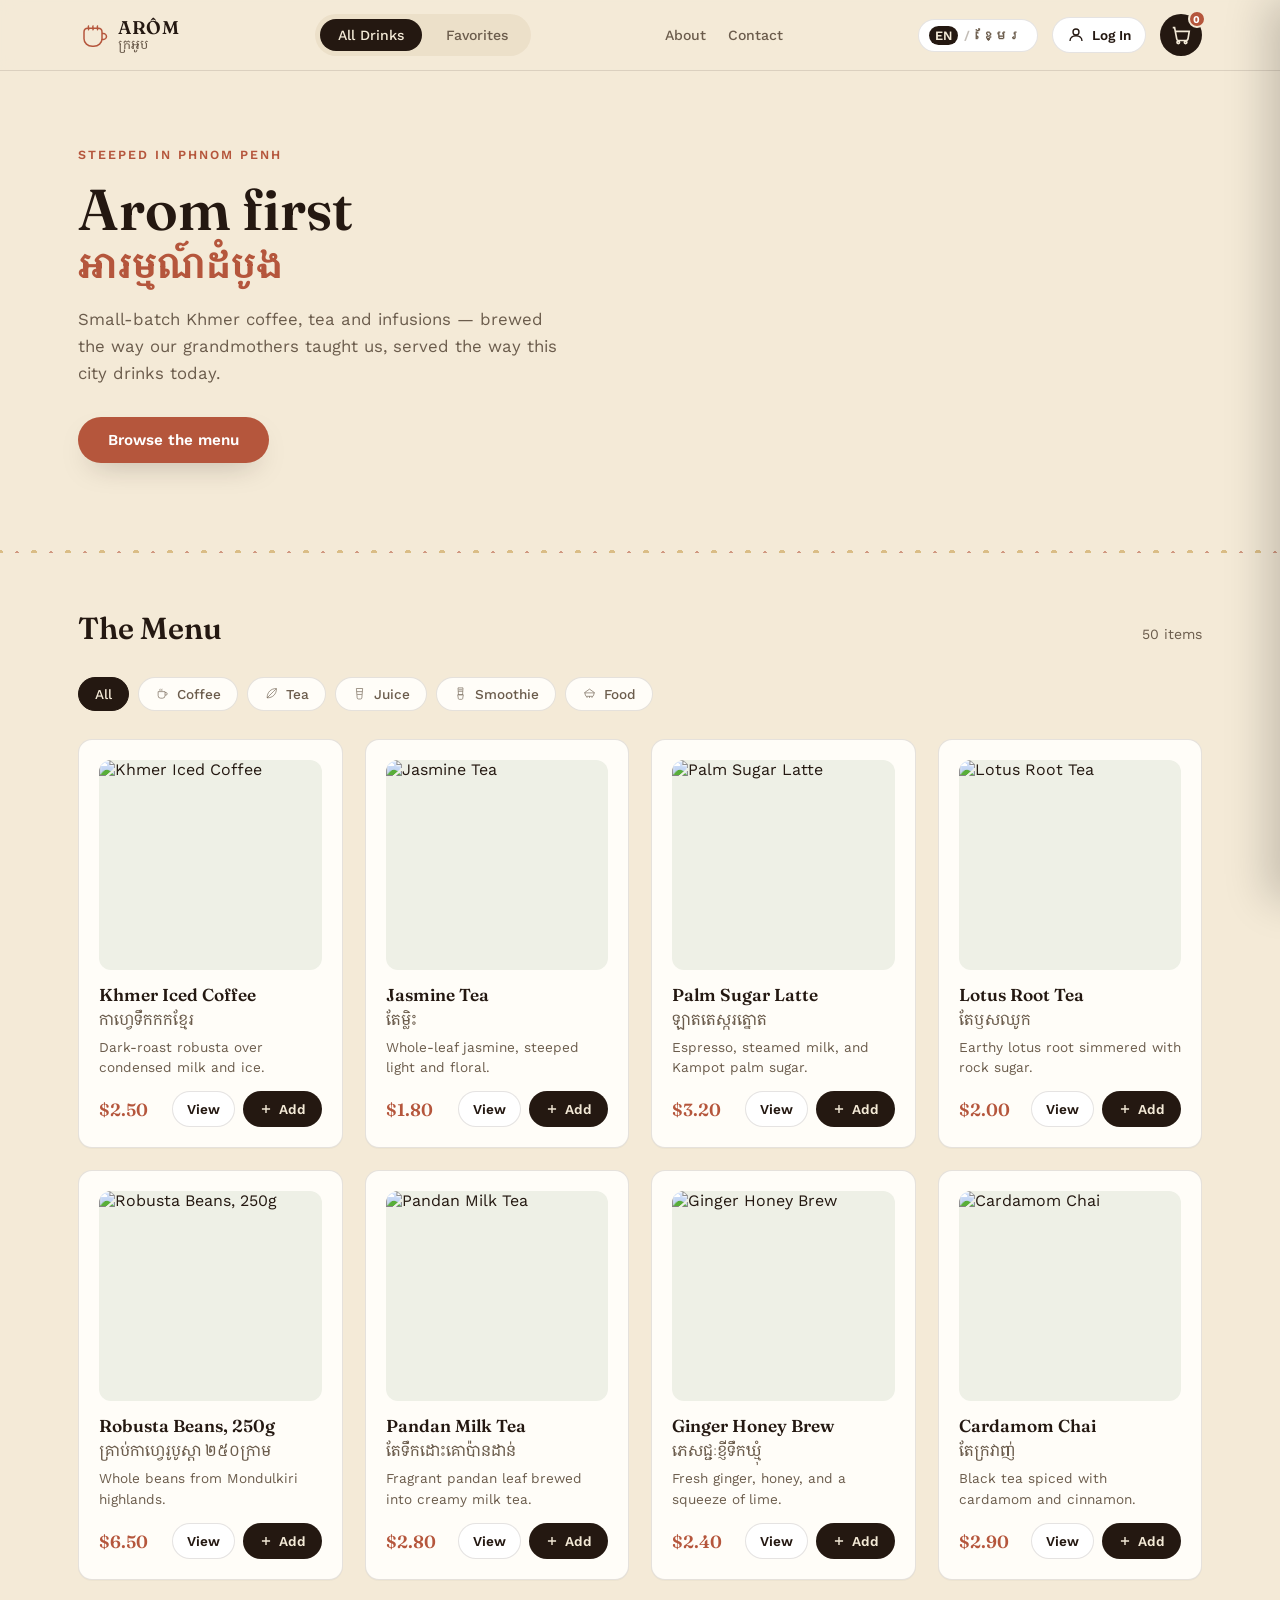
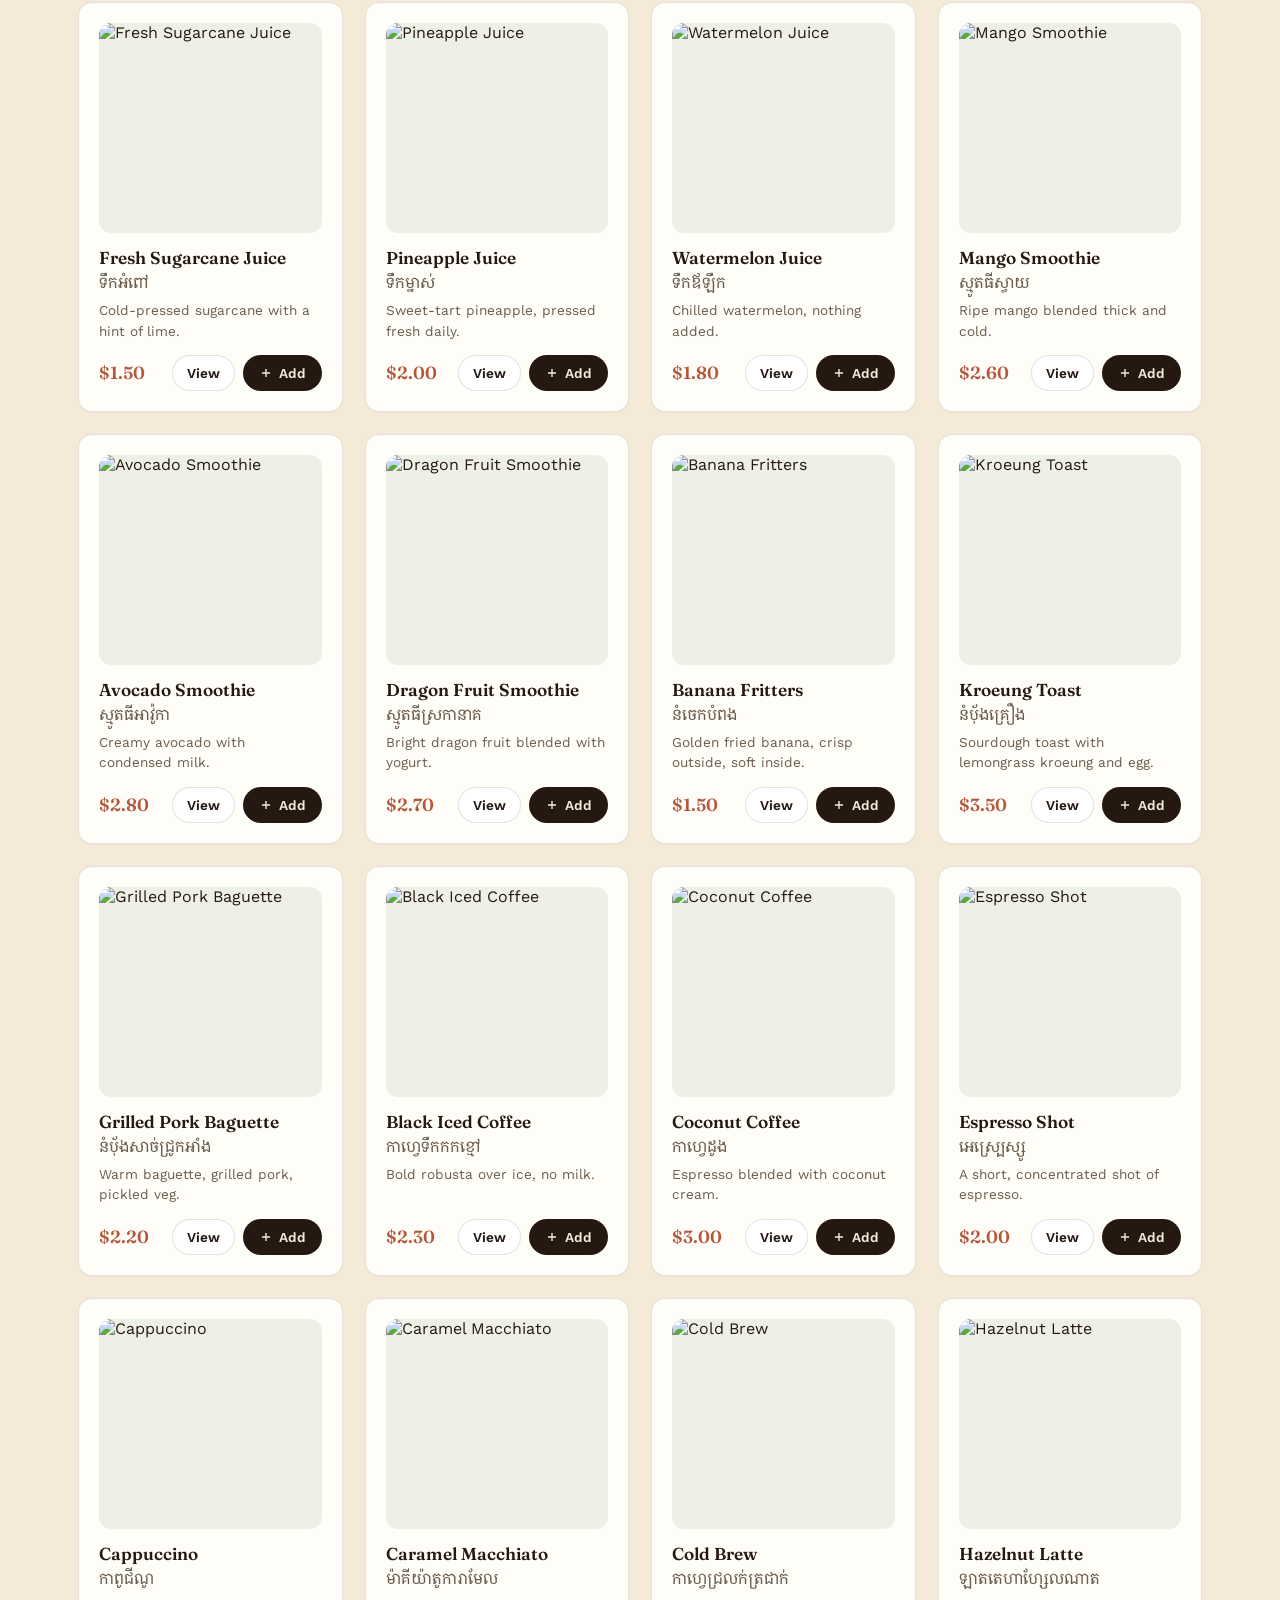
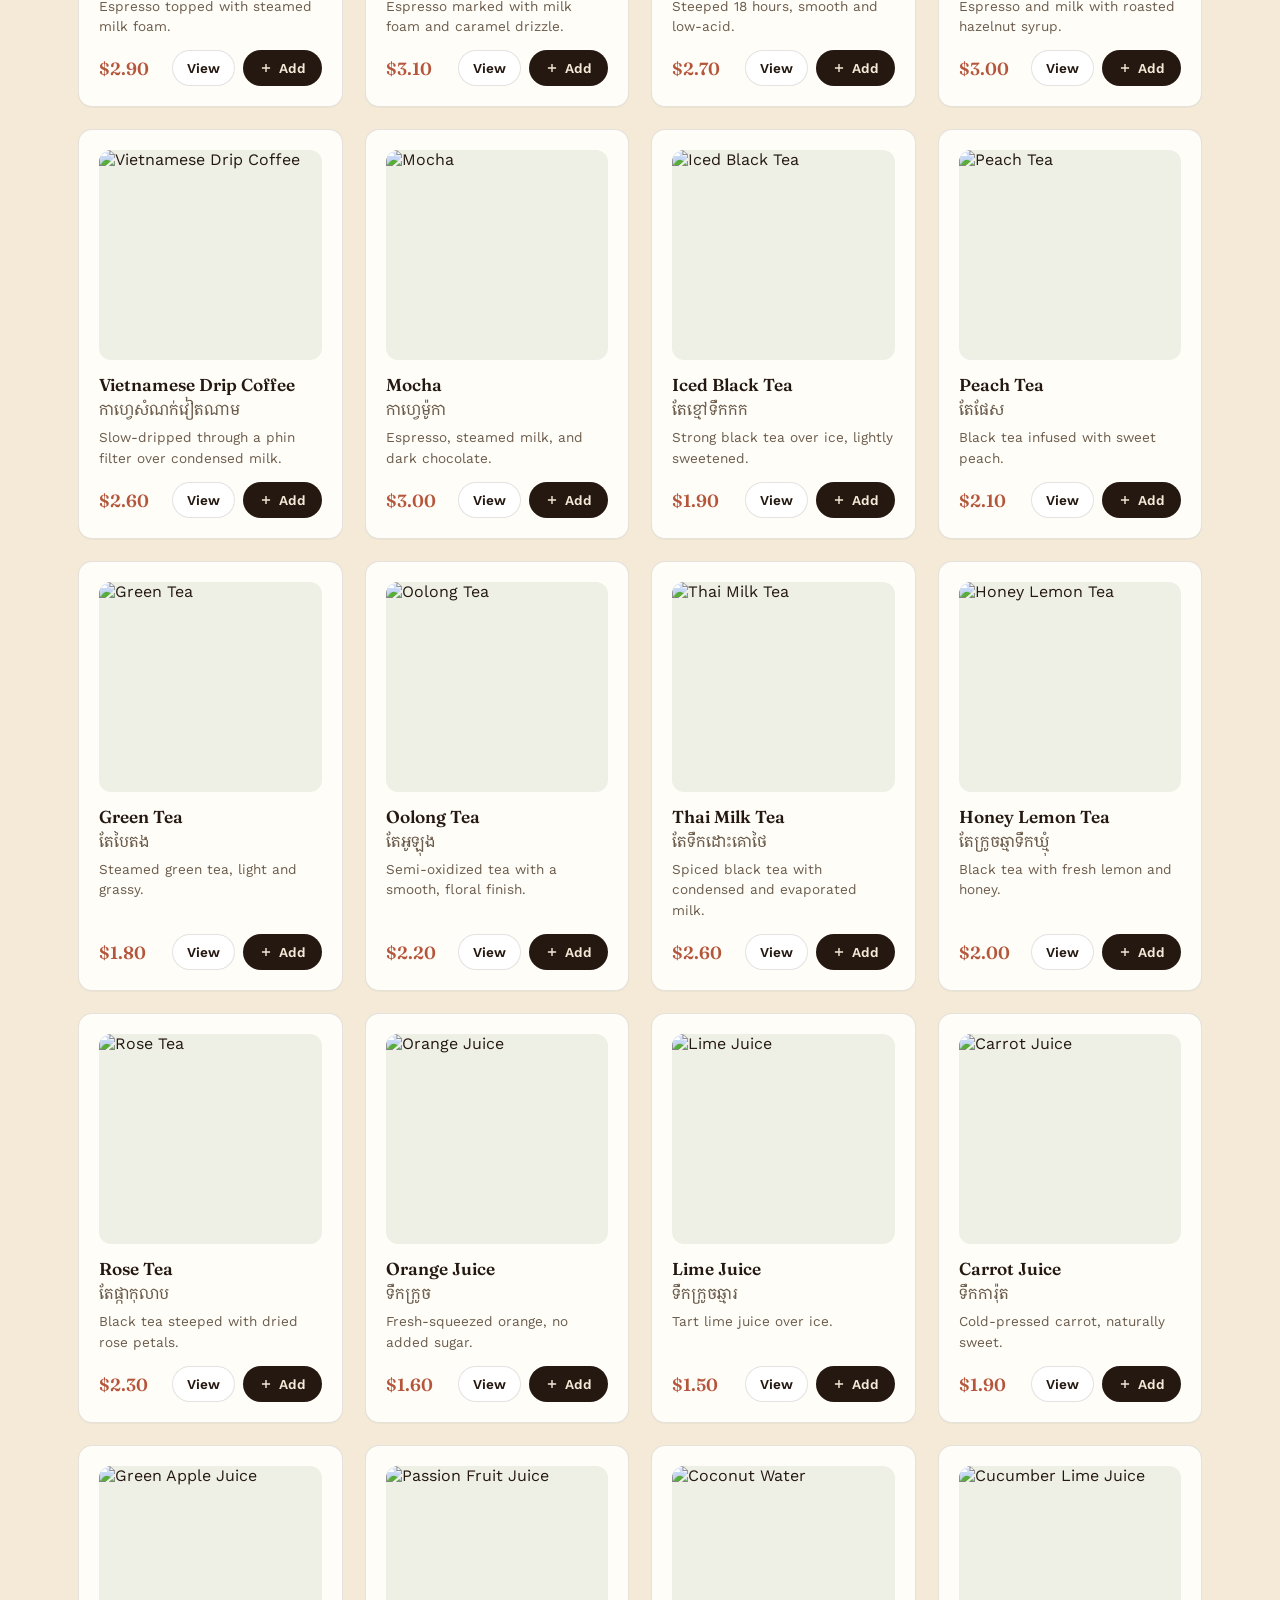
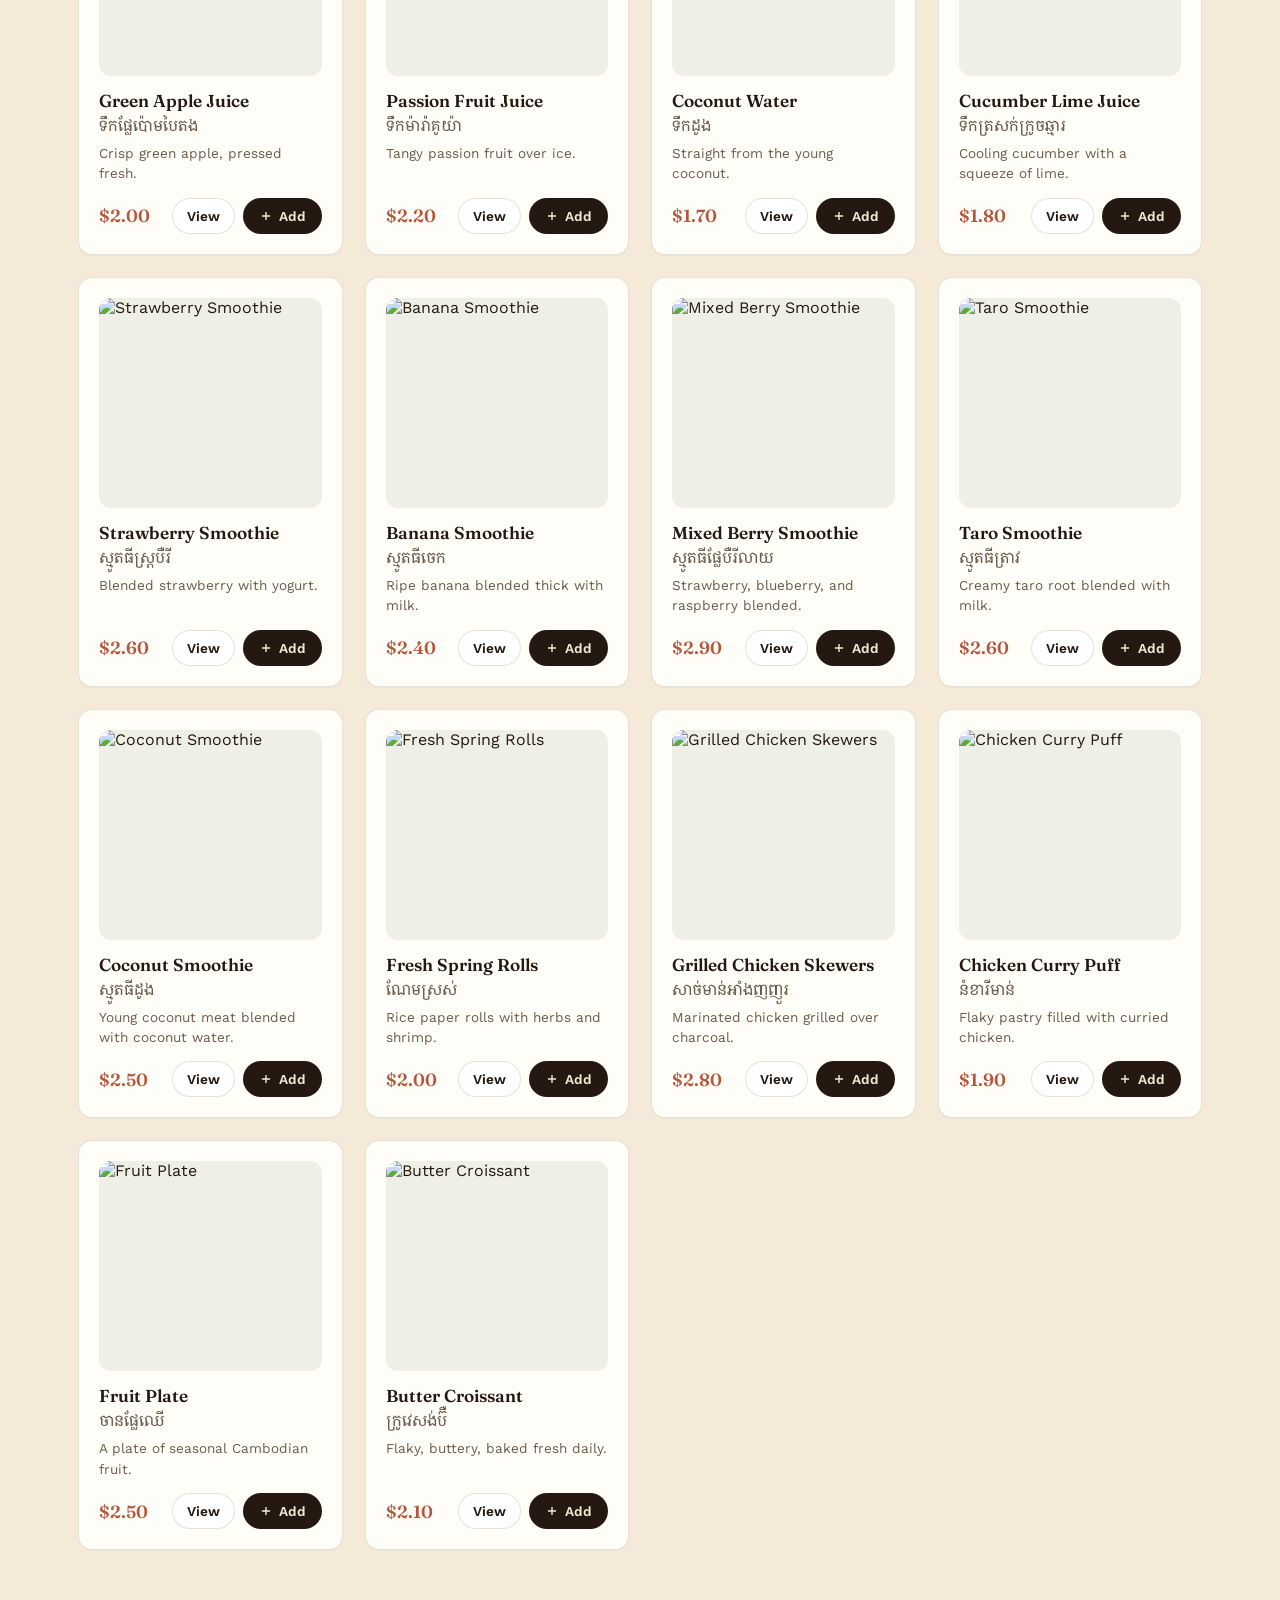
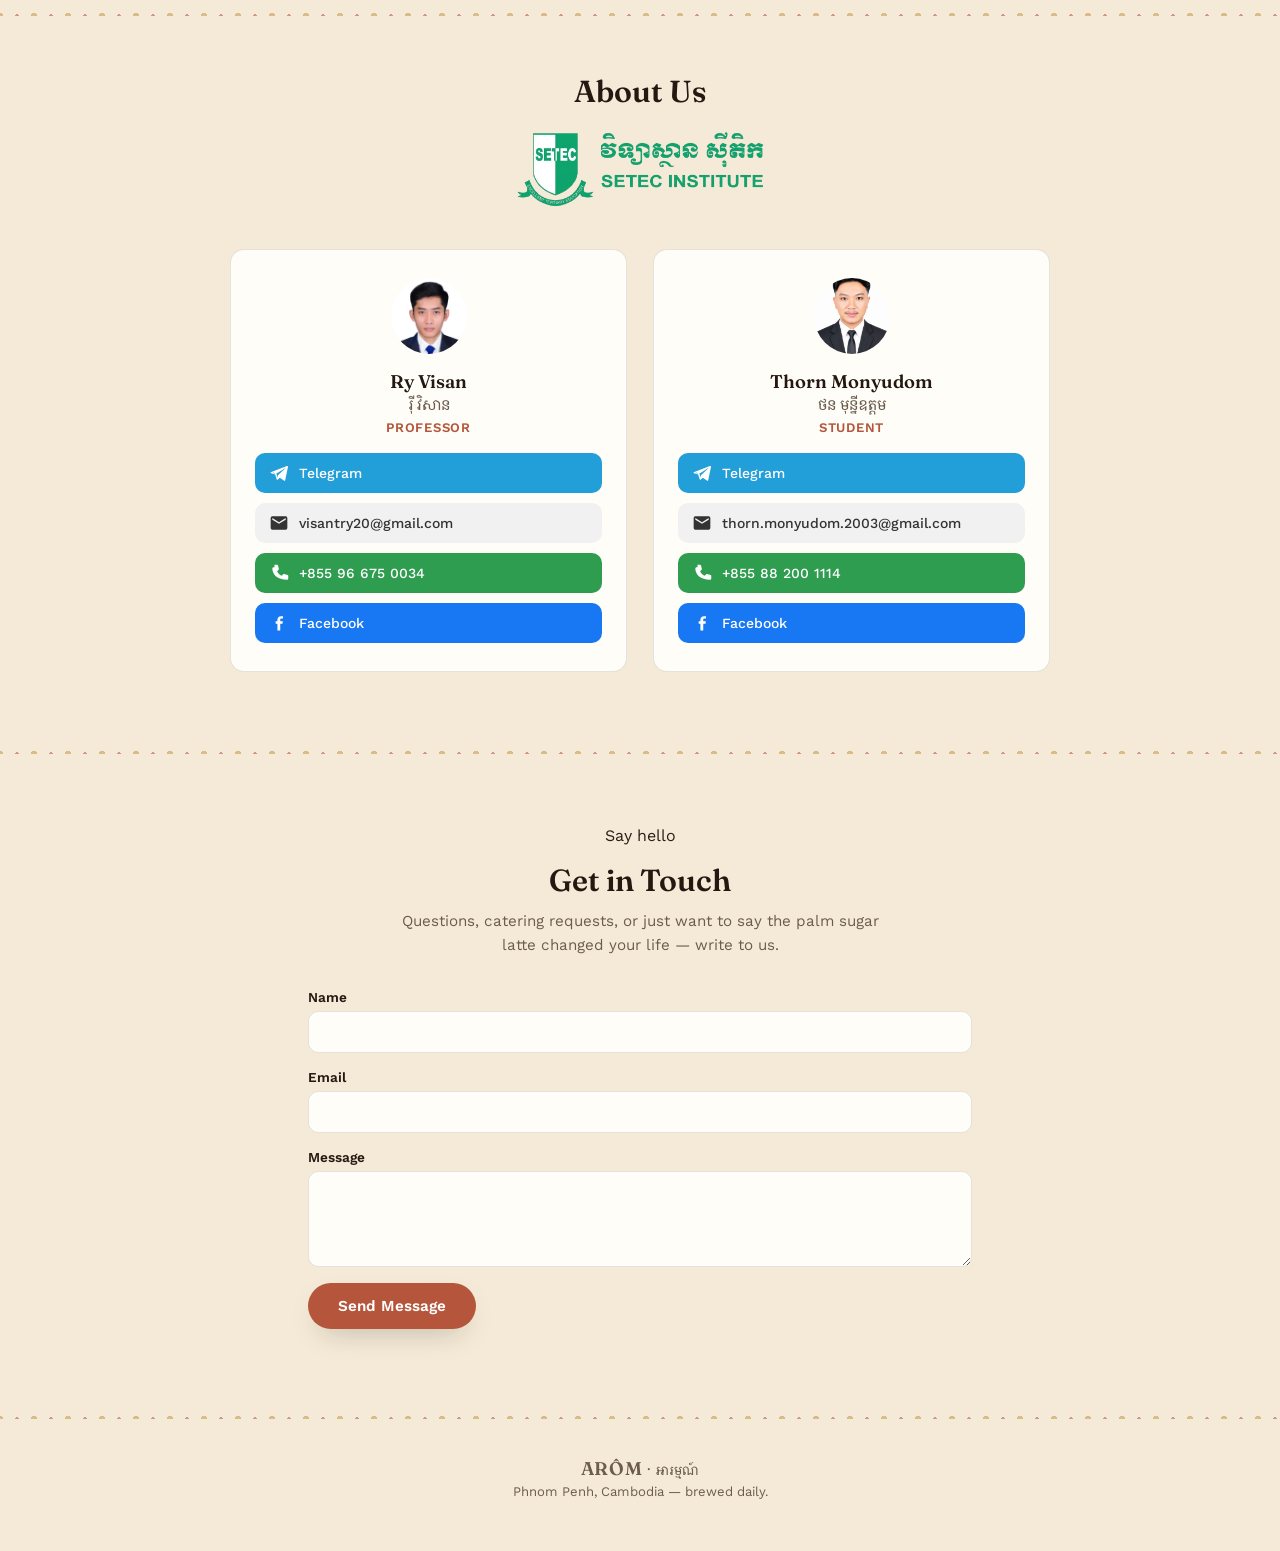
==== index.html @ 86782e3e "fix-forgot-password" ====
<!DOCTYPE html>
<html lang="en">

<head>
  <meta charset="UTF-8">
  <meta name="viewport" content="width=device-width, initial-scale=1.0">
  <title>ARÔM — ក្រអូប | Khmer Coffee &amp; Tea House</title>
  <link rel="preconnect" href="https://fonts.googleapis.com">
  <link
    href="https://fonts.googleapis.com/css2?family=Fraunces:ital,opsz,wght@0,9..144,400;0,9..144,600;1,9..144,500&family=Work+Sans:wght@400;500;600&family=Noto+Serif+Khmer:wght@400;600;700&family=Battambang:wght@400;700&display=swap"
    rel="stylesheet">
  <link rel="stylesheet" href="style.css">
</head>

<body>

  <!-- ===== Header ===== -->
  <header class="site-header">
    <div class="header-inner">
      <a href="#top" class="logo">
        <span class="logo-mark" aria-hidden="true">
          <svg viewBox="0 0 40 40" width="30" height="30">
            <path d="M8 16c0-3 2-5 5-5h14c3 0 5 2 5 5v9c0 6-5 10-11 10h-2c-6 0-11-4-11-10z" fill="none"
              stroke="currentColor" stroke-width="2" />
            <path d="M32 18h2c2 0 4 2 4 4s-2 4-4 4h-2" fill="none" stroke="currentColor" stroke-width="2" />
            <path d="M14 8c-1 2 1 3 0 5M20 8c-1 2 1 3 0 5M26 8c-1 2 1 3 0 5" fill="none" stroke="currentColor"
              stroke-width="2" stroke-linecap="round" />
          </svg>
        </span>
        <span class="logo-text">
          <span class="logo-en">ARÔM</span>
          <span class="logo-km">ក្រអូប</span>
        </span>
      </a>

      <nav class="main-nav" aria-label="Primary">
        <button class="nav-tab is-active" data-view="all" data-i18n="nav_all">All Drinks</button>
        <button class="nav-tab" data-view="favorites" data-i18n="nav_favorites">Favorites <span class="fav-count-badge"
            id="favCountBadge">0</span></button>
      </nav>

      <nav class="secondary-nav" aria-label="Secondary">
        <a href="#about" data-i18n="nav_about">About</a>
        <a href="#contact" data-i18n="nav_contact">Contact</a>
      </nav>

      <div class="header-actions">
        <button class="lang-toggle" id="langToggle" aria-label="Switch language">
          <span class="lang-opt is-active" data-lang="en">EN</span>
          <span class="lang-div">/</span>
          <span class="lang-opt" data-lang="km">ខ្មែរ</span>
        </button>

        <div class="account-wrap">
          <button class="account-btn" id="accountBtn">
            <svg width="18" height="18" viewBox="0 0 24 24" fill="none" stroke="currentColor" stroke-width="1.8">
              <circle cx="12" cy="8" r="4" />
              <path d="M4 20c0-4.4 3.6-7 8-7s8 2.6 8 7" />
            </svg>
            <span id="accountBtnLabel" data-i18n="account_login">Log In</span>
          </button>
          <div class="account-dropdown" id="accountDropdown" hidden>
            <button id="logoutBtn" data-i18n="account_logout">Log Out</button>
          </div>
        </div>

        <button class="cart-btn" id="cartBtn" aria-haspopup="dialog" aria-controls="cartDrawer">
          <svg width="22" height="22" viewBox="0 0 24 24" fill="none" stroke="currentColor" stroke-width="1.8">
            <path d="M3 4h2l2.4 12.4a2 2 0 002 1.6h8.2a2 2 0 002-1.6L21 8H6" />
            <circle cx="9" cy="20" r="1.4" />
            <circle cx="17" cy="20" r="1.4" />
          </svg>
          <span class="cart-count" id="cartCount">0</span>
        </button>
      </div>
    </div>
  </header>

  <!-- ===== Hero ===== -->
  <section class="hero" id="top">
    <div class="hero-inner">
      <p class="hero-eyebrow" data-i18n="hero_eyebrow">Steeped in Phnom Penh</p>
      <h1 class="hero-title">
        <span data-i18n="hero_title_1">Arom first</span>
        <span class="hero-title-km" data-i18n="hero_title_km">អារម្មណ៍ដំបូង</span>
      </h1>
      <p class="hero-sub" data-i18n="hero_sub">Small-batch Khmer coffee, tea and infusions — brewed the way our
        grandmothers taught us, served the way this city drinks today.</p>
      <a href="#menu" class="hero-cta" data-i18n="hero_cta">Browse the menu</a>
    </div>
    <div class="hero-steam" aria-hidden="true">
      <svg viewBox="0 0 200 260" class="steam-svg">
        <path class="steam-path steam-1" d="M60 240 C 40 200, 80 180, 60 140 C 40 100, 80 80, 60 40" fill="none"
          stroke="currentColor" stroke-width="3" stroke-linecap="round" />
        <path class="steam-path steam-2" d="M110 240 C 130 200, 90 180, 110 140 C 130 100, 90 80, 110 40" fill="none"
          stroke="currentColor" stroke-width="3" stroke-linecap="round" />
        <path class="steam-path steam-3" d="M150 240 C 170 205, 140 185, 155 150" fill="none" stroke="currentColor"
          stroke-width="2.5" stroke-linecap="round" />
      </svg>
    </div>
  </section>

  <!-- Kbach divider -->
  <div class="kbach-divider" aria-hidden="true"></div>

  <!-- ===== Menu ===== -->
  <main>
    <section class="menu-section" id="menu">
      <div class="menu-heading">
        <h2 id="viewTitle" data-i18n="menu_title">The Menu</h2>
        <p class="menu-count" id="menuCount"></p>
      </div>

      <div class="category-bar" id="categoryBar"></div>

      <div class="product-grid" id="productGrid"></div>

      <p class="empty-state" id="emptyState" hidden data-i18n="empty_favorites">No favorites yet — tap the heart on a
        drink to save it here.</p>
    </section>
  </main>

  <!-- Kbach divider -->
  <div class="kbach-divider" aria-hidden="true"></div>

  <!-- ===== About ===== -->
  <section class="about-section" id="about">
    <div class="about-heading">
      <h2 data-i18n="about_title">About Us</h2>
      <img class="setec_logo" src="/logo/setec.png" alt="">
    </div>
    <div class="team-grid" id="teamGrid"></div>
  </section>

  <!-- Kbach divider -->
  <div class="kbach-divider" aria-hidden="true"></div>

  <!-- ===== Contact ===== -->
  <section class="contact-section" id="contact">
    <div class="contact-inner">
      <div class="contact-heading">
        <p class="section-eyebrow" data-i18n="contact_eyebrow">Say hello</p>
        <h2 data-i18n="contact_title">Get in Touch</h2>
        <p class="contact-sub" data-i18n="contact_sub">Questions, catering requests, or just want to say the palm sugar
          latte changed your life — write to us.</p>
      </div>

      <form class="contact-form" id="contactForm" novalidate>
        <label class="field">
          <span data-i18n="contact_name_label">Name</span>
          <input type="text" id="contactName" autocomplete="name" required>
        </label>
        <label class="field">
          <span data-i18n="contact_email_label">Email</span>
          <input type="email" id="contactEmail" autocomplete="email" required>
        </label>
        <label class="field">
          <span data-i18n="contact_message_label">Message</span>
          <textarea id="contactMessage" rows="4" required></textarea>
        </label>
        <p class="field-error" id="contactError" hidden></p>
        <button type="submit" class="hero-cta contact-submit" data-i18n="contact_submit">Send Message</button>
      </form>
    </div>
  </section>

  <!-- Kbach divider -->
  <div class="kbach-divider" aria-hidden="true"></div>

  <footer class="site-footer">
    <p><span class="logo-en">ARÔM</span> · <span class="logo-km">អារម្មណ៍</span></p>
    <p class="footer-note" data-i18n="footer_note">Phnom Penh, Cambodia — brewed daily.</p>
  </footer>

  <!-- ===== Cart Drawer ===== -->
  <div class="drawer-overlay" id="drawerOverlay"></div>
  <aside class="cart-drawer" id="cartDrawer" role="dialog" aria-label="Shopping cart" aria-hidden="true">
    <div class="drawer-header">
      <h3 data-i18n="cart_title">Your Cart</h3>
      <button class="drawer-close" id="drawerClose" aria-label="Close cart">
        <svg width="18" height="18" viewBox="0 0 24 24" fill="none" stroke="currentColor" stroke-width="2">
          <path d="M5 5l14 14M19 5L5 19" />
        </svg>
      </button>
    </div>

    <div class="drawer-items" id="drawerItems"></div>

    <p class="drawer-empty" id="drawerEmpty" data-i18n="cart_empty">Your cart is empty. Add something warm.</p>

    <div class="drawer-footer" id="drawerFooter">
      <div class="drawer-item-count-row">
        <span data-i18n="cart_total">Items</span>
        <span id="cartItemCount">0</span>
      </div>
      <div class="drawer-total-row">
        <span data-i18n="cart_total">Total</span>
        <span id="cartTotal">$0.00</span>
      </div>
      <button class="checkout-btn" id="checkoutBtn" data-i18n="cart_checkout">Checkout</button>
    </div>
  </aside>

  <!-- Toast -->
  <div class="toast" id="toast"></div>

  <!-- Auth modal shell. The login / signup / forgot-password forms live in the
     auth/ folder and are fetched into #authFormContainer by script.js. -->
  <div class="modal-overlay" id="authOverlay"></div>
  <div class="auth-modal" id="authModal" role="dialog" aria-modal="true" aria-hidden="true">
    <button class="drawer-close modal-close" id="authClose" aria-label="Close">
      <svg width="18" height="18" viewBox="0 0 24 24" fill="none" stroke="currentColor" stroke-width="2">
        <path d="M5 5l14 14M19 5L5 19" />
      </svg>
    </button>

    <div class="auth-tabs" id="authTabs">
      <button class="auth-tab is-active" data-auth-view="login" data-i18n="auth_tab_login">Log In</button>
      <button class="auth-tab" data-auth-view="signup" data-i18n="auth_tab_signup">Sign Up</button>
    </div>

    <div class="auth-form-container" id="authFormContainer"></div>
  </div>

  <!-- ===== Product View Modal ===== -->
  <div class="modal-overlay" id="viewOverlay"></div>
  <div class="view-modal" id="viewModal" role="dialog" aria-modal="true" aria-hidden="true">
    <button class="drawer-close modal-close" id="viewClose" aria-label="Close">
      <svg width="18" height="18" viewBox="0 0 24 24" fill="none" stroke="currentColor" stroke-width="2">
        <path d="M5 5l14 14M19 5L5 19" />
      </svg>
    </button>

    <div class="view-modal-icon" id="viewIcon"></div>

    <div class="view-modal-body">
      <span class="view-modal-category" id="viewCategory"></span>
      <h3 class="view-modal-name" id="viewName"></h3>
      <p class="view-modal-name-km" id="viewNameKm"></p>
      <p class="view-modal-desc" id="viewDesc"></p>
      <p class="view-modal-price" id="viewPrice"></p>

      <div class="view-modal-actions">
        <div class="qty-controls view-qty-controls">
          <button class="qty-btn" id="viewQtyDec">−</button>
          <span class="qty-val" id="viewQtyVal">1</span>
          <button class="qty-btn" id="viewQtyInc">+</button>
        </div>
        <button class="add-btn view-add-btn" id="viewAddBtn">
          <svg width="14" height="14" viewBox="0 0 24 24" fill="none" stroke="currentColor" stroke-width="2.4">
            <path d="M12 5v14M5 12h14" />
          </svg>
          <span data-i18n="add_to_cart">Add</span>
        </button>
        <button class="fav-btn view-fav-btn" id="viewFavBtn" aria-label="Toggle favorite">
          <svg viewBox="0 0 24 24" stroke="currentColor" stroke-width="1.8" fill="none">
            <path
              d="M12 20.5s-7.5-4.7-10-9.4C0.3 7.6 2 4 5.6 4c2.1 0 3.7 1.2 4.6 2.7C11.1 5.2 12.7 4 14.8 4 18.4 4 20 7.6 20 11.1c-2.5 4.7-8 9.4-8 9.4z" />
          </svg>
        </button>
      </div>
    </div>
  </div>

  <script src="script.js"></script>
</body>

</html>
---- style.css ----
/* ============ Design tokens ============ */
:root {
  --espresso: #241811;
  --espresso-2: #34241a;
  --cream: #f4ead7;
  --cream-2: #ece0c9;
  --gold: #c69a44;
  --gold-soft: #e0c17c;
  --clay: #b5563c;
  --moss: #5b6e4f;
  --moss-soft: #eef0e6;
  --ink: #2a1e16;
  --ink-soft: #6b5c4c;
  --line: rgba(42, 30, 22, 0.12);

  --font-display: "Fraunces", serif;
  --font-body: "Work Sans", sans-serif;
  --font-km: "Noto Serif Khmer", "Bokor", serif;

  --radius: 14px;
  --shadow: 0 12px 30px -14px rgba(36, 24, 17, 0.35);
}

* {
  box-sizing: border-box;
}

html {
  scroll-behavior: smooth;
}

body {
  margin: 0;
  background: var(--cream);
  color: var(--ink);
  font-family: var(--font-body);
  -webkit-font-smoothing: antialiased;
}

:lang(km),
[data-lang-active="km"] body,
.km-active {
  font-family: var(--font-km);
}

img,
svg {
  display: block;
  max-width: 100%;
}

button {
  font-family: inherit;
  cursor: pointer;
}

a {
  color: inherit;
  text-decoration: none;
}

:focus-visible {
  outline: 2.5px solid var(--clay);
  outline-offset: 3px;
}

/* ============ Header ============ */
.site-header {
  position: sticky;
  top: 0;
  z-index: 40;
  background: rgba(244, 234, 215, 0.92);
  backdrop-filter: blur(8px);
  border-bottom: 1px solid var(--line);
}

.header-inner {
  max-width: 1180px;
  margin: 0 auto;
  display: flex;
  align-items: center;
  justify-content: space-between;
  padding: 14px 28px;
  gap: 20px;
}

.logo {
  display: flex;
  align-items: center;
  gap: 10px;
  color: var(--espresso);
}

.logo-mark {
  display: flex;
  color: var(--clay);
}

.logo-text {
  display: flex;
  flex-direction: column;
  line-height: 1;
}

.logo-en {
  font-family: var(--font-display);
  font-weight: 600;
  font-size: 1.15rem;
  letter-spacing: 0.04em;
}

.logo-km {
  font-family: var(--font-km);
  font-size: 0.78rem;
  color: var(--ink-soft);
  margin-top: 2px;
}

.main-nav {
  display: flex;
  gap: 6px;
  background: var(--cream-2);
  padding: 5px;
  border-radius: 999px;
}

.nav-tab {
  border: none;
  background: transparent;
  padding: 8px 18px;
  border-radius: 999px;
  font-size: 0.88rem;
  font-weight: 500;
  color: var(--ink-soft);
  display: flex;
  align-items: center;
  gap: 7px;
  transition: background .2s, color .2s;
}

.nav-tab.is-active {
  background: var(--espresso);
  color: var(--cream);
}

.fav-count-badge {
  background: var(--clay);
  color: #fff;
  font-size: 0.68rem;
  font-weight: 600;
  min-width: 16px;
  height: 16px;
  border-radius: 999px;
  display: inline-flex;
  align-items: center;
  justify-content: center;
  padding: 0 4px;
}

.nav-tab.is-active .fav-count-badge {
  background: var(--gold);
}

.header-actions {
  display: flex;
  align-items: center;
  gap: 14px;
}

.secondary-nav {
  display: flex;
  align-items: center;
  gap: 22px;
}

.secondary-nav a {
  font-size: 0.88rem;
  font-weight: 500;
  color: var(--ink-soft);
  transition: color .18s;
}

.secondary-nav a:hover {
  color: var(--clay);
}

.account-wrap {
  position: relative;
}

.account-btn {
  display: flex;
  align-items: center;
  gap: 7px;
  border: 1px solid var(--line);
  background: #fff;
  border-radius: 999px;
  padding: 8px 14px;
  font-size: 0.85rem;
  font-weight: 600;
  color: var(--espresso);
  transition: border-color .18s;
}

.account-btn:hover {
  border-color: var(--gold);
}

.account-dropdown {
  position: absolute;
  top: calc(100% + 8px);
  right: 0;
  background: #fff;
  border: 1px solid var(--line);
  border-radius: 10px;
  box-shadow: var(--shadow);
  min-width: 130px;
  overflow: hidden;
  z-index: 45;
}

.account-dropdown button {
  width: 100%;
  text-align: left;
  border: none;
  background: none;
  padding: 11px 14px;
  font-size: 0.85rem;
  color: var(--ink);
  font-weight: 500;
}

.account-dropdown button:hover {
  background: var(--cream-2);
}

.lang-toggle {
  border: 1px solid var(--line);
  background: #fff;
  border-radius: 999px;
  padding: 6px 10px;
  display: flex;
  align-items: center;
  gap: 6px;
  font-size: 0.8rem;
  font-weight: 600;
  color: var(--ink-soft);
}

.lang-opt {
  padding: 2px 6px;
  border-radius: 999px;
  transition: .2s;
}

.lang-opt.is-active {
  background: var(--espresso);
  color: var(--cream);
}

.lang-div {
  opacity: .4;
}

.cart-btn {
  position: relative;
  border: none;
  background: var(--espresso);
  color: var(--cream);
  width: 42px;
  height: 42px;
  border-radius: 50%;
  display: flex;
  align-items: center;
  justify-content: center;
  transition: transform .15s;
}

.cart-btn:hover {
  transform: translateY(-1px);
}

.cart-count {
  position: absolute;
  top: -4px;
  right: -4px;
  background: var(--clay);
  color: #fff;
  font-size: 0.65rem;
  font-weight: 700;
  min-width: 18px;
  height: 18px;
  border-radius: 50%;
  display: flex;
  align-items: center;
  justify-content: center;
  border: 2px solid var(--cream);
}

/* ============ Hero ============ */
.hero {
  position: relative;
  overflow: hidden;
  max-width: 1180px;
  margin: 0 auto;
  padding: 76px 28px 64px;
  display: flex;
  align-items: center;
}

.hero-inner {
  max-width: 620px;
  position: relative;
  z-index: 2;
}

.hero-eyebrow {
  font-size: 0.78rem;
  letter-spacing: 0.16em;
  text-transform: uppercase;
  color: var(--clay);
  font-weight: 600;
  margin: 0 0 18px;
}

.hero-title {
  font-family: var(--font-display);
  font-weight: 600;
  font-size: clamp(2.4rem, 5vw, 3.6rem);
  line-height: 1.05;
  margin: 0 0 22px;
  color: var(--espresso);
  display: flex;
  flex-direction: column;
  gap: 6px;
}

.hero-title-km {
  font-family: var(--font-km);
  font-weight: 700;
  font-size: 0.62em;
  color: var(--clay);
}

.hero-sub {
  font-size: 1.05rem;
  line-height: 1.6;
  color: var(--ink-soft);
  max-width: 480px;
  margin: 0 0 30px;
}

.hero-cta {
  display: inline-block;
  background: var(--clay);
  color: #fff;
  font-weight: 600;
  padding: 14px 30px;
  border-radius: 999px;
  font-size: 0.95rem;
  box-shadow: var(--shadow);
  transition: transform .15s, background .2s;
}

.hero-cta:hover {
  background: var(--espresso);
  transform: translateY(-2px);
}

.hero-steam {
  position: absolute;
  right: 6%;
  top: 50%;
  transform: translateY(-50%);
  width: 200px;
  height: 260px;
  color: var(--gold);
  opacity: 0.55;
  z-index: 1;
}

.steam-svg {
  width: 100%;
  height: 100%;
}

.steam-path {
  stroke-dasharray: 400;
  stroke-dashoffset: 400;
  animation: steamRise 7s ease-in-out infinite;
}

.steam-2 {
  animation-delay: 1.1s;
}

.steam-3 {
  animation-delay: 2.3s;
}

@keyframes steamRise {
  0% {
    stroke-dashoffset: 400;
    opacity: 0;
  }

  20% {
    opacity: 0.8;
  }

  70% {
    stroke-dashoffset: 0;
    opacity: 0.5;
  }

  100% {
    stroke-dashoffset: -400;
    opacity: 0;
  }
}

@media (prefers-reduced-motion: reduce) {
  .steam-path {
    animation: none;
    stroke-dashoffset: 0;
    opacity: .4;
  }
}

/* ============ Kbach divider ============ */
.kbach-divider {
  height: 26px;
  background-image: radial-gradient(circle at 50% 50%, var(--gold) 0 3px, transparent 3.5px);
  background-size: 34px 26px;
  background-position: 17px 13px;
  background-repeat: repeat-x;
  opacity: 0.55;
  position: relative;
}

.kbach-divider::before {
  content: "";
  position: absolute;
  inset: 0;
  background-image: radial-gradient(circle at 50% 50%, var(--clay) 0 1.6px, transparent 2px);
  background-size: 34px 26px;
  background-position: 0px 13px;
  background-repeat: repeat-x;
}

/* ============ Menu section ============ */
.menu-section {
  max-width: 1180px;
  margin: 0 auto;
  padding: 56px 28px 40px;
}

.menu-heading {
  display: flex;
  align-items: baseline;
  justify-content: space-between;
  gap: 12px;
  margin-bottom: 30px;
  flex-wrap: wrap;
}

.menu-heading h2 {
  font-family: var(--font-display);
  font-size: 1.9rem;
  font-weight: 600;
  margin: 0;
  color: var(--espresso);
}

.menu-count {
  margin: 0;
  color: var(--ink-soft);
  font-size: 0.88rem;
}

.category-bar {
  display: flex;
  flex-wrap: wrap;
  gap: 9px;
  margin-bottom: 28px;
}

.category-chip {
  border: 1px solid var(--line);
  background: #fffdf8;
  color: var(--ink-soft);
  font-size: 0.85rem;
  font-weight: 500;
  padding: 8px 16px;
  border-radius: 999px;
  display: flex;
  align-items: center;
  gap: 7px;
  transition: background .18s, color .18s, border-color .18s;
}

.category-chip svg {
  width: 15px;
  height: 15px;
  flex-shrink: 0;
}

.category-chip:hover {
  border-color: var(--gold);
}

.category-chip.is-active {
  background: var(--espresso);
  color: var(--cream);
  border-color: var(--espresso);
}

.product-grid {
  display: grid;
  grid-template-columns: repeat(auto-fill, minmax(250px, 1fr));
  gap: 22px;
}

.product-card {
  background: #fffdf8;
  border: 1px solid var(--line);
  border-radius: var(--radius);
  padding: 20px;
  display: flex;
  flex-direction: column;
  gap: 14px;
  box-shadow: 0 1px 0 rgba(42, 30, 22, 0.03);
  transition: transform .18s, box-shadow .18s;
}

.product-card:hover {
  transform: translateY(-4px);
  box-shadow: var(--shadow);
}

.card-top {
  display: flex;
  justify-content: space-between;
  align-items: flex-start;
}

.card-icon {
  width: 64px;
  height: 64px;
  border-radius: 50%;
  background: var(--moss-soft);
  color: var(--espresso);
  display: flex;
  align-items: center;
  justify-content: center;
  flex-shrink: 0;
}

.card-icon svg {
  width: 32px;
  height: 32px;
}

.fav-btn {
  border: none;
  background: transparent;
  color: var(--ink-soft);
  padding: 4px;
  transition: color .15s, transform .15s;
}

.fav-btn svg {
  width: 22px;
  height: 22px;
}

.fav-btn:hover {
  transform: scale(1.12);
}

.fav-btn.is-fav {
  color: var(--clay);
}

.fav-btn.is-fav svg {
  fill: var(--clay);
}

.card-body {
  flex: 1;
}

.card-name-en {
  font-family: var(--font-display);
  font-size: 1.08rem;
  font-weight: 600;
  margin: 0 0 4px;
  color: var(--espresso);
}

.card-name-km {
  font-family: var(--font-km);
  font-size: 0.95rem;
  color: var(--ink-soft);
  margin: 0 0 8px;
}

.card-desc {
  font-size: 0.85rem;
  color: var(--ink-soft);
  line-height: 1.5;
  margin: 0;
}

.card-bottom {
  display: flex;
  align-items: center;
  justify-content: space-between;
  gap: 8px;
  margin-top: auto;
  flex-wrap: wrap;
}

.card-price {
  font-family: var(--font-display);
  font-weight: 600;
  font-size: 1.1rem;
  color: var(--clay);
}

.card-buttons {
  display: flex;
  gap: 8px;
  margin-left: auto;
}

.view-btn {
  border: 1px solid var(--line);
  background: #fff;
  color: var(--espresso);
  font-weight: 600;
  font-size: 0.85rem;
  padding: 9px 14px;
  border-radius: 999px;
  transition: border-color .18s, background .18s;
}

.view-btn:hover {
  border-color: var(--gold);
  background: var(--cream-2);
}

.add-btn {
  border: none;
  background: var(--espresso);
  color: var(--cream);
  font-weight: 600;
  font-size: 0.85rem;
  padding: 9px 16px;
  border-radius: 999px;
  display: flex;
  align-items: center;
  gap: 6px;
  transition: background .18s, transform .15s;
}

.add-btn:hover {
  background: var(--clay);
  transform: translateY(-1px);
}

.add-btn.is-added {
  background: var(--moss);
}

.empty-state {
  text-align: center;
  color: var(--ink-soft);
  padding: 60px 20px;
  font-size: 1rem;
}

/* ============ About ============ */
.about-section {
  max-width: 1180px;
  margin: 0 auto;
  padding: 56px 28px;
}

.setec_logo{
  width: 250px;
  margin: 20px auto;
}
.about-heading {
  text-align: center;
  max-width: 560px;
  margin: 0 auto 40px;
}


.about-heading h2,
.contact-heading h2 {
  font-family: var(--font-display);
  font-size: 1.9rem;
  font-weight: 600;
  margin: 0;
  color: var(--espresso);
}

.team-grid {
  display: grid;
  grid-template-columns: repeat(auto-fit, minmax(280px, 1fr));
  gap: 26px;
  max-width: 820px;
  margin: 0 auto;
}

/* ===================== Team Contact ===================== */

.team-contact {
  display: flex;
  flex-direction: column;
  gap: 10px;
  margin-top: 18px;
}


.team-contact a {
  display: flex;
  align-items: center;
  gap: 10px;
  padding: 10px 14px;
  border-radius: 10px;
  text-decoration: none;
  font-size: 14px;
  font-weight: 500;
  transition: transform 0.25s ease, opacity 0.25s ease;
}

.team-contact a:hover {
  transform: translateY(-2px);
  opacity: 0.9;
}

/* SVG icon */
.team-contact svg {
  width: 20px;
  height: 20px;
  flex: 0 0 20px;
  fill: currentColor;
}

/* Telegram */
.team-contact a:nth-child(1) {
  background: #229ed9;
  color: #fff;
}

/* Email */
.team-contact a:nth-child(2) {
  background: #f1f1f1;
  color: #333;
}

/* Phone */
.team-contact a:nth-child(3) {
  background: #2e9d50;
  color: #fff;
}

/* Facebook */
.team-contact a:nth-child(4) {
  background: #1877f2;
  color: #fff;
}
.team-avatar {
  width: 120px;
  height: 120px;
  margin: 0 auto 16px;
  border-radius: 50%;
  overflow: hidden;
}

.team-profile-image {
  width: 100%;
  height: 100%;
  object-fit: cover;
  display: block;
}
.team-card {
  background: #fffdf8;
  border: 1px solid var(--line);
  border-radius: var(--radius);
  padding: 28px 24px;
  text-align: center;
  transition: transform .18s, box-shadow .18s;
}

.team-card:hover {
  transform: translateY(-4px);
  box-shadow: var(--shadow);
}

.team-avatar {
  width: 76px;
  height: 76px;
  border-radius: 50%;
  margin: 0 auto 16px;
  background: var(--espresso);
  color: var(--cream);
  display: flex;
  align-items: center;
  justify-content: center;
  font-family: var(--font-display);
  font-size: 1.5rem;
  font-weight: 600;
}

.team-name {
  font-family: var(--font-display);
  font-size: 1.15rem;
  font-weight: 600;
  margin: 0 0 2px;
  color: var(--espresso);
}

.team-name-km {
  font-family: var(--font-km);
  font-size: 0.9rem;
  color: var(--ink-soft);
  margin: 0 0 6px;
}

.team-role {
  font-size: 0.82rem;
  font-weight: 600;
  color: var(--clay);
  text-transform: uppercase;
  letter-spacing: 0.06em;
  margin: 0 0 14px;
}

.team-bio {
  font-size: 0.9rem;
  line-height: 1.6;
  color: var(--ink-soft);
  margin: 0;
}

/* ============ Contact ============ */
.contact-section {
  max-width: 720px;
  margin: 0 auto;
  padding: 56px 28px 64px;
}

.contact-heading {
  text-align: center;
  margin-bottom: 32px;
}

.contact-sub {
  color: var(--ink-soft);
  font-size: 0.95rem;
  line-height: 1.6;
  margin: 10px auto 0;
  max-width: 480px;
}

.contact-form {
  display: flex;
  flex-direction: column;
  gap: 16px;
}

.field {
  display: flex;
  flex-direction: column;
  gap: 6px;
  font-size: 0.85rem;
  font-weight: 600;
  color: var(--espresso);
}

.field input,
.field textarea {
  font-family: inherit;
  font-size: 0.95rem;
  font-weight: 400;
  color: var(--ink);
  border: 1px solid var(--line);
  border-radius: 10px;
  padding: 11px 13px;
  background: #fffdf8;
  resize: vertical;
  transition: border-color .18s;
}

.field input:focus,
.field textarea:focus {
  border-color: var(--gold);
  outline: none;
}

.field-error {
  color: var(--clay);
  font-size: 0.82rem;
  margin: -6px 0 0;
  font-weight: 500;
}

.contact-submit {
  border: none;
  align-self: flex-start;
}

/* ============ Footer ============ */
.site-footer {
  text-align: center;
  padding: 34px 20px 48px;
  color: var(--ink-soft);
}

.site-footer p {
  margin: 4px 0;
}

.footer-note {
  font-size: 0.82rem;
}

/* ============ Cart drawer ============ */
.drawer-overlay {
  position: fixed;
  inset: 0;
  background: rgba(36, 24, 17, 0.4);
  opacity: 0;
  pointer-events: none;
  transition: opacity .25s;
  z-index: 49;
}

.drawer-overlay.is-open {
  opacity: 1;
  pointer-events: auto;
}

.cart-drawer {
  position: fixed;
  top: 0;
  right: 0;
  height: 100%;
  width: min(400px, 92vw);
  background: var(--cream);
  z-index: 50;
  box-shadow: -14px 0 40px rgba(0, 0, 0, 0.18);
  display: flex;
  flex-direction: column;
  transform: translateX(100%);
  transition: transform .3s ease;
}

.cart-drawer.is-open {
  transform: translateX(0);
}

.drawer-header {
  display: flex;
  align-items: center;
  justify-content: space-between;
  padding: 20px 22px;
  border-bottom: 1px solid var(--line);
}

.drawer-header h3 {
  font-family: var(--font-display);
  margin: 0;
  font-size: 1.2rem;
  color: var(--espresso);
}

.drawer-close {
  border: none;
  background: var(--cream-2);
  width: 32px;
  height: 32px;
  border-radius: 50%;
  display: flex;
  align-items: center;
  justify-content: center;
  color: var(--espresso);
}

.drawer-items {
  flex: 1;
  overflow-y: auto;
  padding: 14px 22px;
}

.drawer-item {
  display: flex;
  align-items: center;
  gap: 12px;
  padding: 14px 0;
  border-bottom: 1px solid var(--line);
}

.drawer-item-icon {
  width: 44px;
  height: 44px;
  border-radius: 50%;
  background: var(--moss-soft);
  color: var(--espresso);
  display: flex;
  align-items: center;
  justify-content: center;
  flex-shrink: 0;
}

.drawer-item-icon svg {
  width: 22px;
  height: 22px;
}

.drawer-item-info {
  flex: 1;
  min-width: 0;
}

.drawer-item-name {
  font-weight: 600;
  font-size: 0.92rem;
  margin: 0 0 2px;
  color: var(--espresso);
}

.drawer-item-price {
  font-size: 0.8rem;
  color: var(--ink-soft);
  margin: 0;
}

.qty-controls {
  display: flex;
  align-items: center;
  gap: 8px;
}

.qty-btn {
  width: 24px;
  height: 24px;
  border-radius: 50%;
  border: 1px solid var(--line);
  background: #fff;
  display: flex;
  align-items: center;
  justify-content: center;
  font-size: 0.9rem;
  color: var(--espresso);
}

.qty-val {
  font-size: 0.88rem;
  font-weight: 600;
  min-width: 16px;
  text-align: center;
}

.remove-btn {
  border: none;
  background: transparent;
  color: var(--ink-soft);
  padding: 4px;
  margin-left: 4px;
}

.remove-btn:hover {
  color: var(--clay);
}

.remove-btn svg {
  width: 16px;
  height: 16px;
}

.drawer-empty {
  text-align: center;
  color: var(--ink-soft);
  padding: 40px 20px;
  font-size: 0.92rem;
}

.drawer-footer {
  padding: 18px 22px 24px;
  border-top: 1px solid var(--line);
}

.drawer-total-row {
  display: flex;
  justify-content: space-between;
  font-weight: 600;
  font-size: 1.05rem;
  margin-bottom: 14px;
  color: var(--espresso);
}

.checkout-btn {
  width: 100%;
  border: none;
  background: var(--clay);
  color: #fff;
  font-weight: 600;
  padding: 14px;
  border-radius: 999px;
  font-size: 0.95rem;
  transition: background .2s;
}

.checkout-btn:hover {
  background: var(--espresso);
}

/* ============ Toast ============ */
.toast {
  position: fixed;
  bottom: 26px;
  left: 50%;
  transform: translateX(-50%) translateY(20px);
  background: var(--espresso);
  color: var(--cream);
  padding: 12px 22px;
  border-radius: 999px;
  font-size: 0.88rem;
  font-weight: 500;
  opacity: 0;
  pointer-events: none;
  transition: opacity .25s, transform .25s;
  z-index: 60;
  box-shadow: var(--shadow);
}

.toast.is-visible {
  opacity: 1;
  transform: translateX(-50%) translateY(0);
}

/* ============ Auth modal ============ */
.modal-overlay {
  position: fixed;
  inset: 0;
  background: rgba(36, 24, 17, 0.45);
  opacity: 0;
  pointer-events: none;
  transition: opacity .22s;
  z-index: 69;
}

.modal-overlay.is-open {
  opacity: 1;
  pointer-events: auto;
}

.auth-modal {
  position: fixed;
  top: 50%;
  left: 50%;
  transform: translate(-50%, -46%);
  width: min(380px, 90vw);
  background: var(--cream);
  border-radius: 18px;
  box-shadow: 0 24px 60px -20px rgba(0, 0, 0, 0.35);
  padding: 30px 26px 26px;
  z-index: 70;
  opacity: 0;
  pointer-events: none;
  transition: opacity .22s, transform .22s;
}

.auth-modal.is-open {
  opacity: 1;
  pointer-events: auto;
  transform: translate(-50%, -50%);
}

.modal-close {
  position: absolute;
  top: 14px;
  right: 14px;
  background: var(--cream-2);
}

.auth-tabs {
  display: flex;
  gap: 6px;
  background: var(--cream-2);
  padding: 5px;
  border-radius: 999px;
  margin: 6px 0 22px;
}

.auth-tab {
  flex: 1;
  border: none;
  background: transparent;
  padding: 9px 0;
  border-radius: 999px;
  font-size: 0.85rem;
  font-weight: 600;
  color: var(--ink-soft);
  transition: .2s;
}

.auth-tab.is-active {
  background: var(--espresso);
  color: var(--cream);
}

.auth-form {
  display: flex;
  flex-direction: column;
  gap: 14px;
}

.auth-form h3 {
  font-family: var(--font-display);
  font-size: 1.25rem;
  margin: 0 0 4px;
  color: var(--espresso);
}

.auth-help {
  font-size: 0.85rem;
  color: var(--ink-soft);
  margin: -6px 0 4px;
  line-height: 1.5;
}

.auth-submit {
  border: none;
  background: var(--clay);
  color: #fff;
  font-weight: 600;
  padding: 12px;
  border-radius: 999px;
  font-size: 0.92rem;
  transition: background .2s;
  margin-top: 4px;
}

.auth-submit:hover {
  background: var(--espresso);
}

.auth-link {
  border: none;
  background: none;
  color: var(--ink-soft);
  font-size: 0.82rem;
  text-align: center;
  font-weight: 500;
  text-decoration: underline;
  padding: 2px;
}

.auth-link:hover {
  color: var(--clay);
}

/* ============ Product view modal ============ */
.view-modal {
  position: fixed;
  top: 50%;
  left: 50%;
  transform: translate(-50%, -46%);
  width: min(440px, 92vw);
  max-height: 88vh;
  overflow-y: auto;
  background: var(--cream);
  border-radius: 18px;
  box-shadow: 0 24px 60px -20px rgba(0, 0, 0, 0.35);
  padding: 30px 26px 28px;
  z-index: 70;
  opacity: 0;
  pointer-events: none;
  transition: opacity .22s, transform .22s;
}

.view-modal.is-open {
  opacity: 1;
  pointer-events: auto;
  transform: translate(-50%, -50%);
}

.view-modal-icon {
  width: 100px;
  height: 100px;
  border-radius: 50%;
  margin: 6px auto 20px;
  background: var(--moss-soft);
  color: var(--espresso);
  display: flex;
  align-items: center;
  justify-content: center;
}

.view-modal-icon svg {
  width: 52px;
  height: 52px;
}

.view-modal-body {
  text-align: center;
}

.view-modal-category {
  display: inline-block;
  font-size: 0.72rem;
  font-weight: 700;
  letter-spacing: 0.1em;
  text-transform: uppercase;
  color: var(--clay);
  margin-bottom: 8px;
}

.view-modal-name {
  font-family: var(--font-display);
  font-size: 1.4rem;
  font-weight: 600;
  margin: 0 0 4px;
  color: var(--espresso);
}

.view-modal-name-km {
  font-family: var(--font-km);
  font-size: 1rem;
  color: var(--ink-soft);
  margin: 0 0 14px;
}

.view-modal-desc {
  font-size: 0.92rem;
  line-height: 1.6;
  color: var(--ink-soft);
  margin: 0 0 18px;
}

.view-modal-price {
  font-family: var(--font-display);
  font-size: 1.3rem;
  font-weight: 600;
  color: var(--clay);
  margin: 0 0 20px;
}

.view-modal-actions {
  display: flex;
  align-items: center;
  justify-content: center;
  gap: 12px;
  flex-wrap: wrap;
}

.view-qty-controls {
  border: 1px solid var(--line);
  border-radius: 999px;
  padding: 6px 10px;
  background: #fff;
}

.view-add-btn {
  padding: 11px 22px;
}

.view-fav-btn {
  border: 1px solid var(--line);
  border-radius: 50%;
  width: 40px;
  height: 40px;
  display: flex;
  align-items: center;
  justify-content: center;
  color: var(--ink-soft);
  background: #fff;
}

.view-fav-btn.is-fav {
  color: var(--clay);
  border-color: var(--clay);
}

.view-fav-btn.is-fav svg {
  fill: var(--clay);
}

.view-fav-btn svg {
  width: 19px;
  height: 19px;
}

/* ============ Responsive ============ */
@media (max-width:760px) {
  .header-inner {
    padding: 12px 16px;
    flex-wrap: wrap;
  }

  .main-nav {
    order: 3;
    width: 100%;
    justify-content: center;
  }

  .secondary-nav {
    order: 4;
    width: 100%;
    justify-content: center;
    padding-top: 6px;
  }

  .hero {
    padding: 52px 20px 44px;
    flex-direction: column;
  }

  .hero-steam {
    position: relative;
    right: auto;
    top: auto;
    transform: none;
    width: 120px;
    height: 150px;
    margin-top: 20px;
    opacity: .4;
  }

  .menu-section {
    padding: 40px 18px 24px;
  }

  .product-grid {
    grid-template-columns: repeat(auto-fill, minmax(150px, 1fr));
    gap: 14px;
  }

  .product-card {
    padding: 14px;
  }
}

/* ============ Real product images ============ */
.card-icon {
  width: 100%;
  height: 210px;
  border-radius: 12px;
  overflow: hidden;
  background: var(--moss-soft);
  color: var(--espresso);
  display: flex;
  align-items: center;
  justify-content: center;
  flex-shrink: 0;
}

.card-icon .product-image {
  width: 100%;
  height: 100%;
  object-fit: cover;
  display: block;
}

.card-icon svg {
  width: 32px;
  height: 32px;
}

/* ============ Cart drawer product images ============ */
.drawer-item {
  display: grid;
  grid-template-columns: 72px 1fr;
  gap: 12px;
  align-items: center;
  padding: 12px 0;
}

.drawer-item-icon {
  width: 72px;
  height: 72px;
  border-radius: 10px;
  overflow: hidden;
  background: var(--moss-soft);
  flex-shrink: 0;
}

.drawer-product-image {
  width: 100%;
  height: 100%;
  object-fit: cover;
  display: block;
}

.drawer-item-info {
  min-width: 0;
}

.drawer-item-name {
  margin: 0 0 4px;
}

.drawer-item-price {
  margin: 0;
}

.drawer-item-subtotal {
  margin: 4px 0 0;
  color: var(--clay);
  font-weight: 700;
}

.drawer-item .qty-controls {
  grid-column: 2;
  justify-self: start;
  margin-top: 4px;
}

.drawer-item-count-row,
.drawer-total-row {
  display: flex;
  align-items: center;
  justify-content: space-between;
  gap: 12px;
}

.drawer-item-count-row {
  color: var(--ink-soft);
  font-size: 0.88rem;
  margin-bottom: 8px;
}

.drawer-total-row {
  font-weight: 700;
}

/* Product view modal image */
.view-modal-icon {
  overflow: hidden;
  border-radius: 14px;
}

.view-product-image {
  width: 100%;
  max-height: 320px;
  object-fit: cover;
  display: block;
}
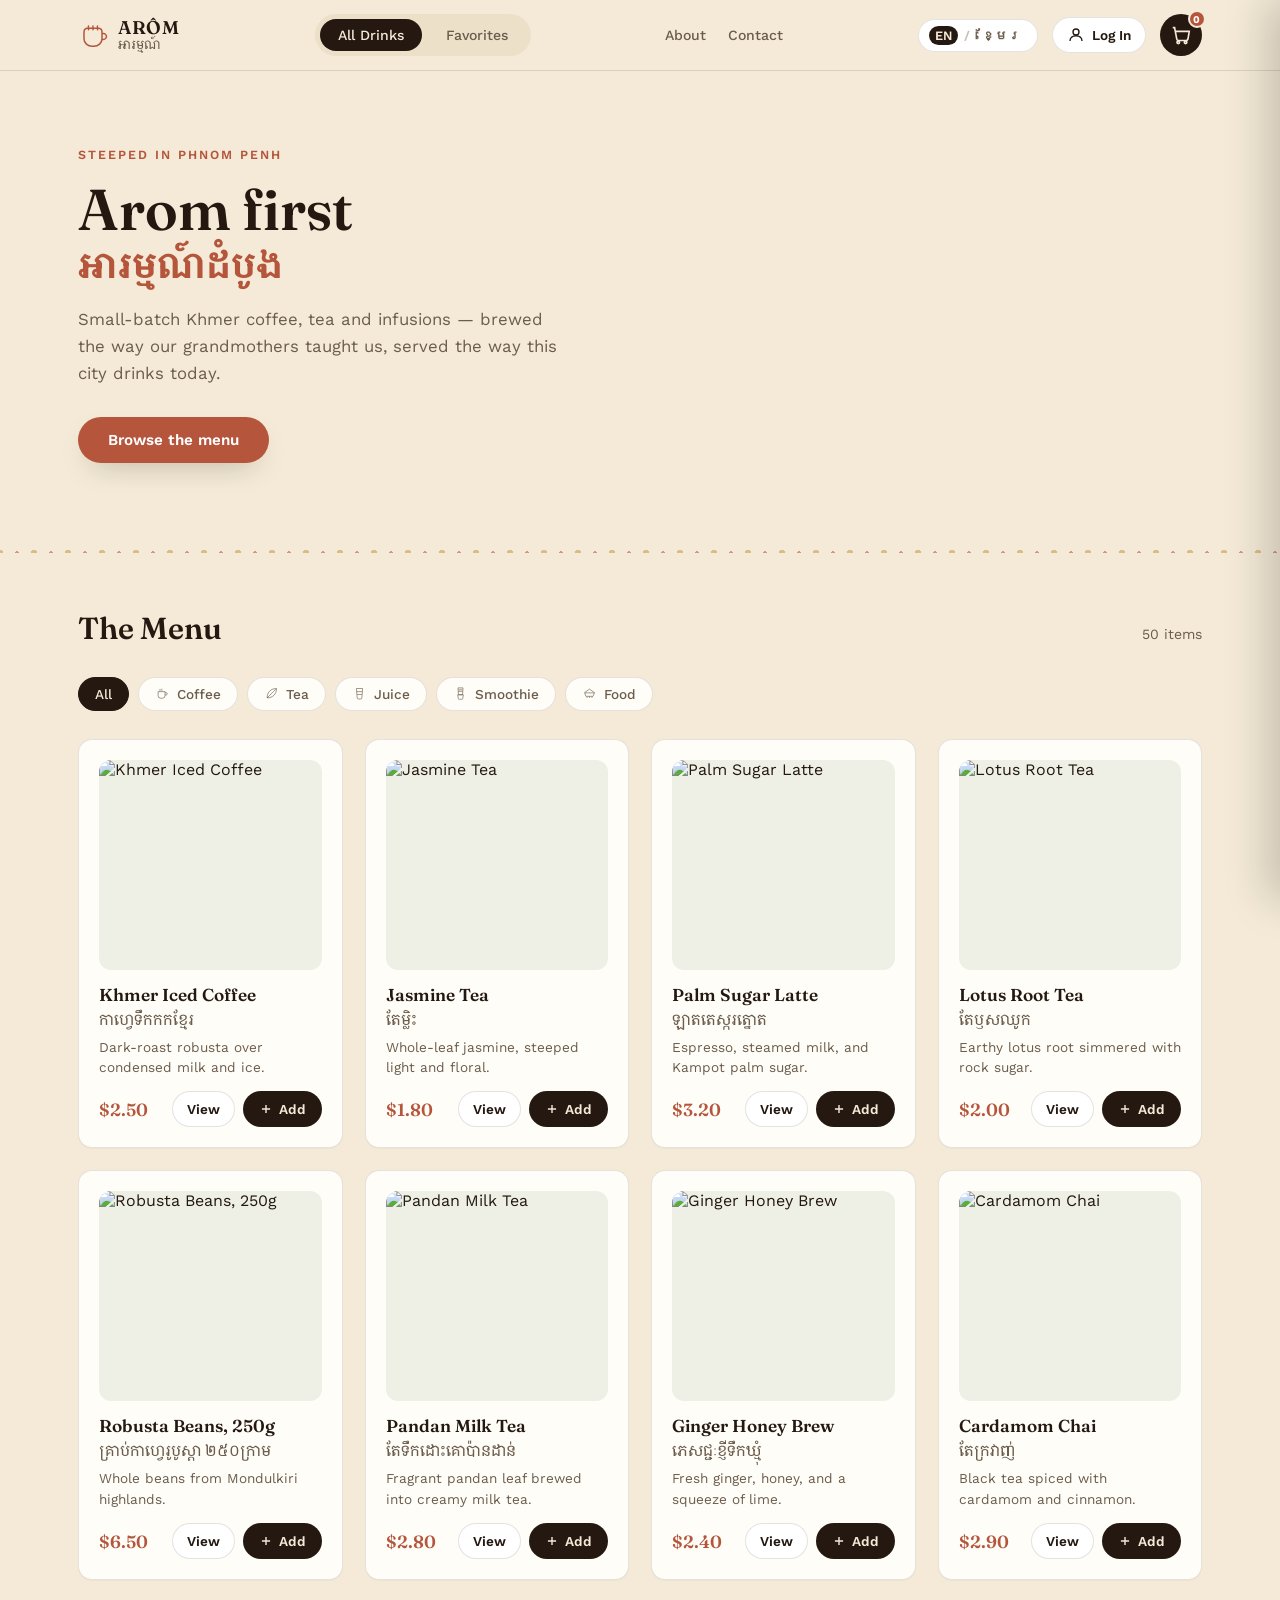
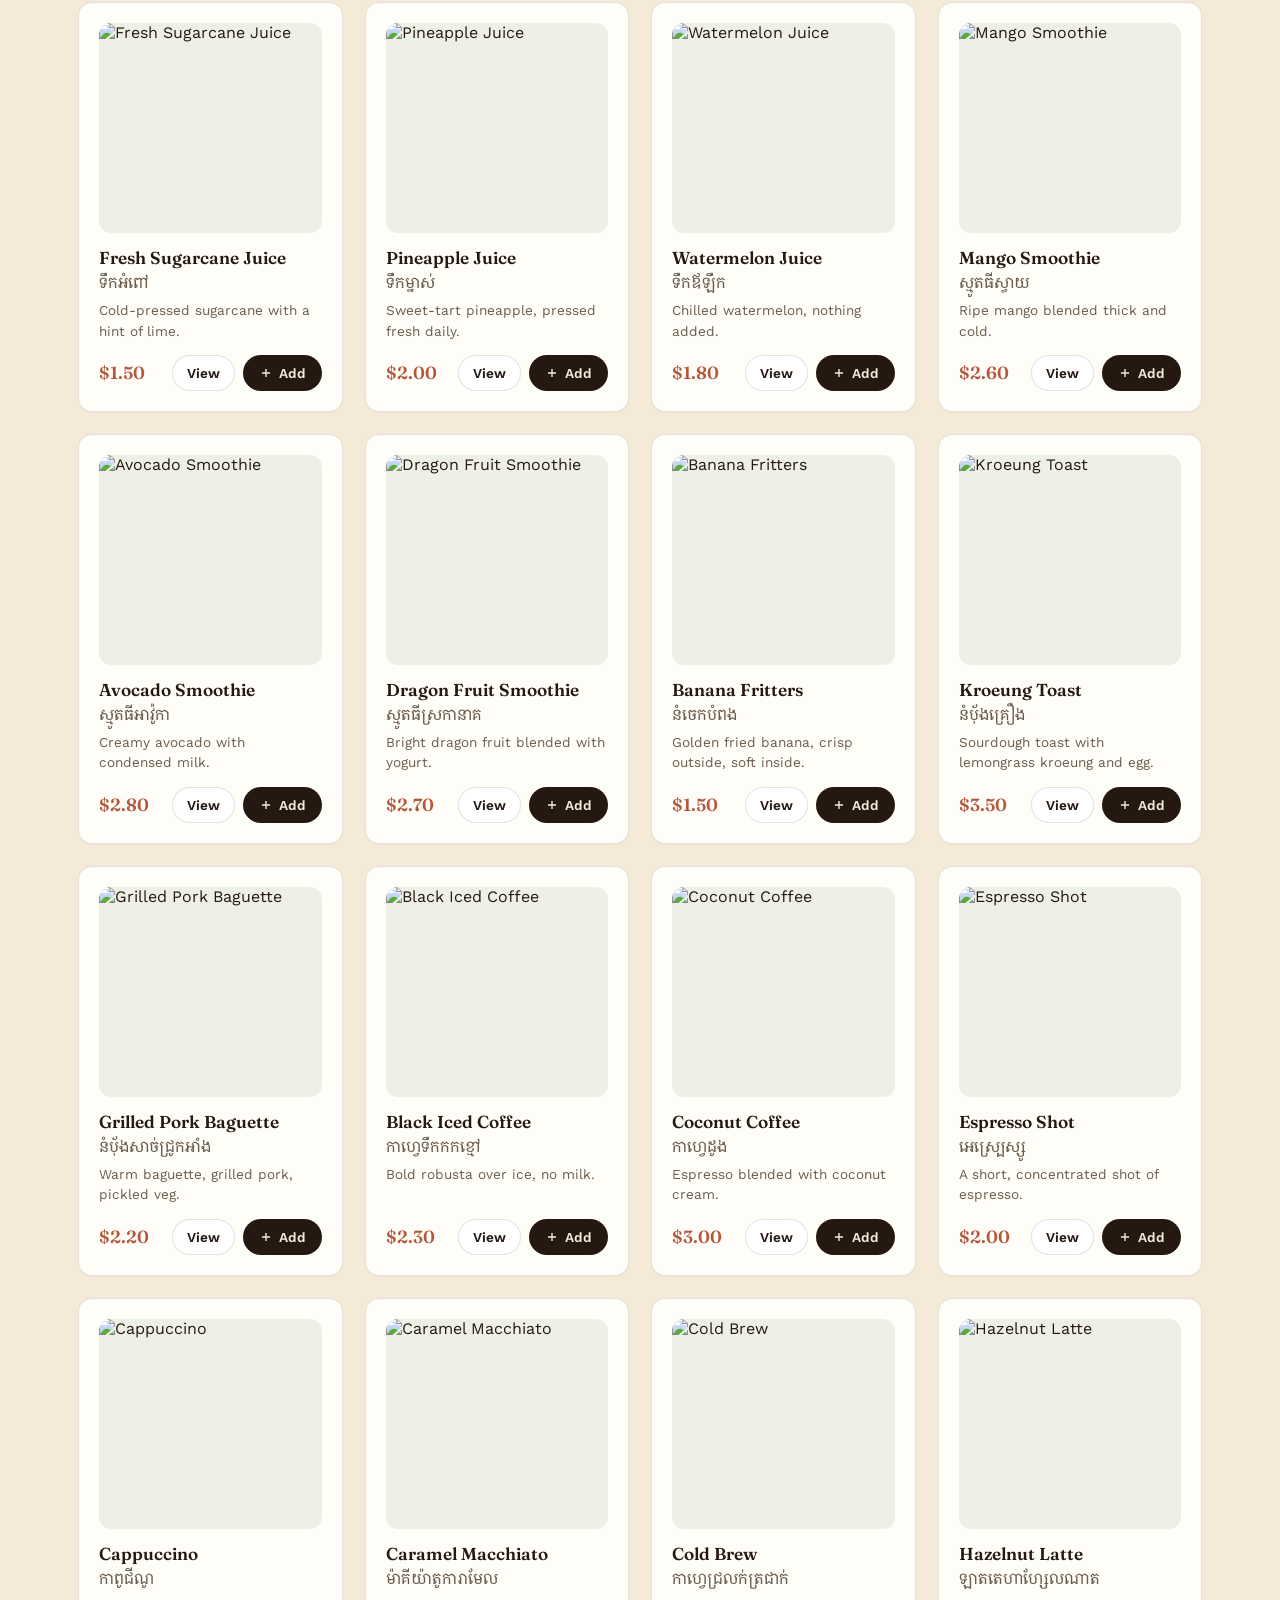
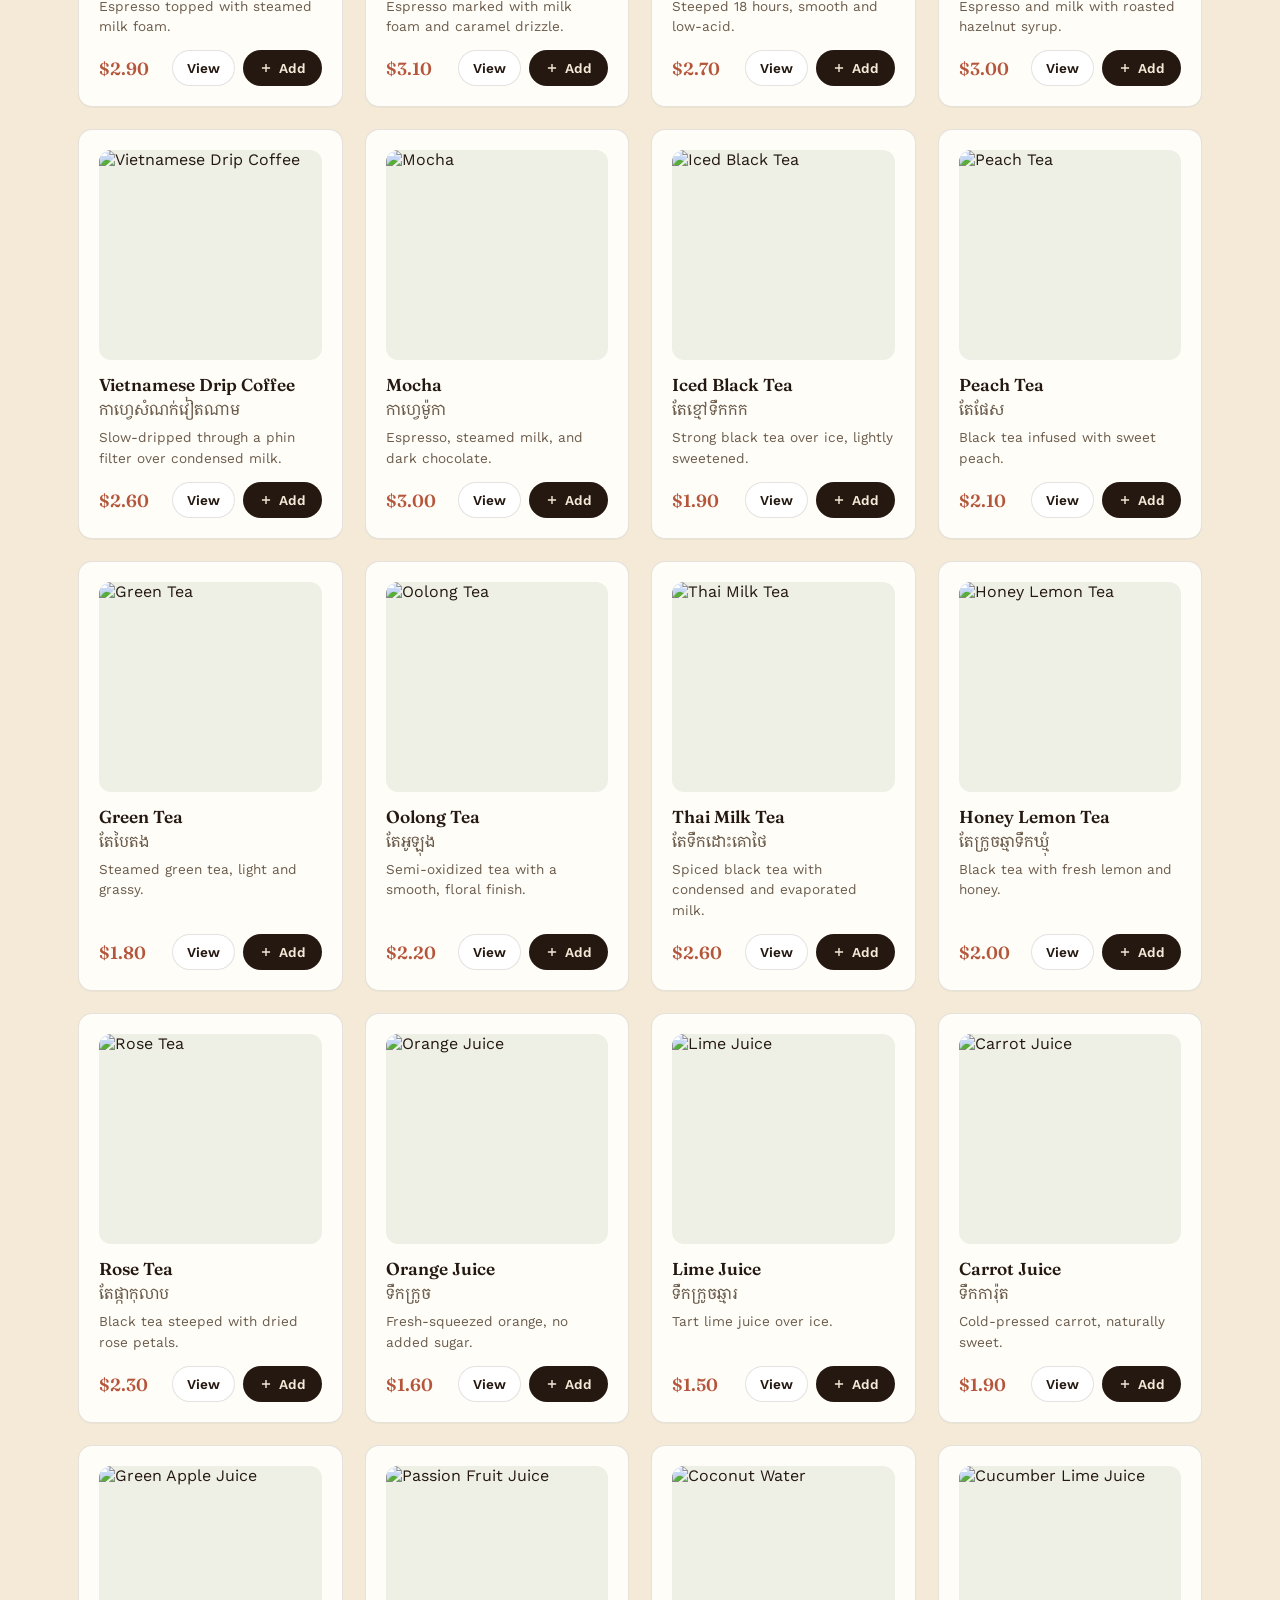
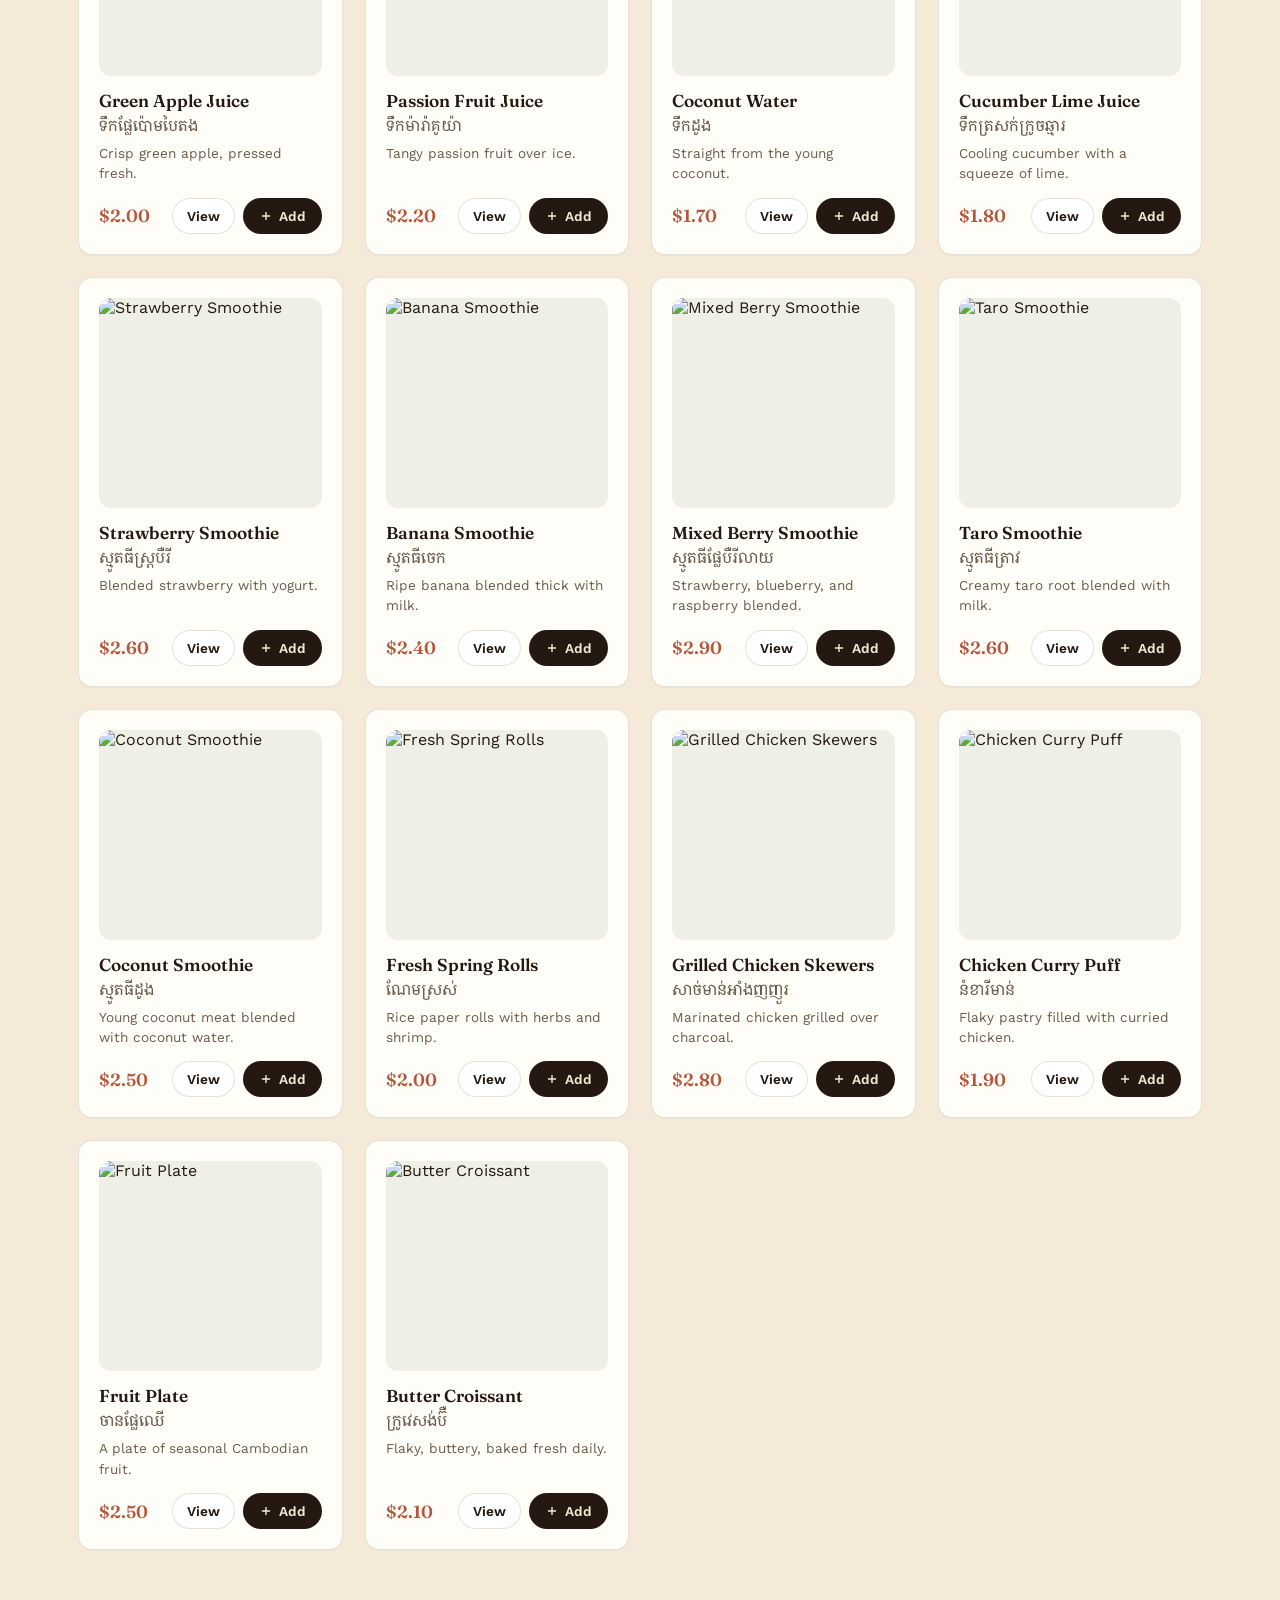
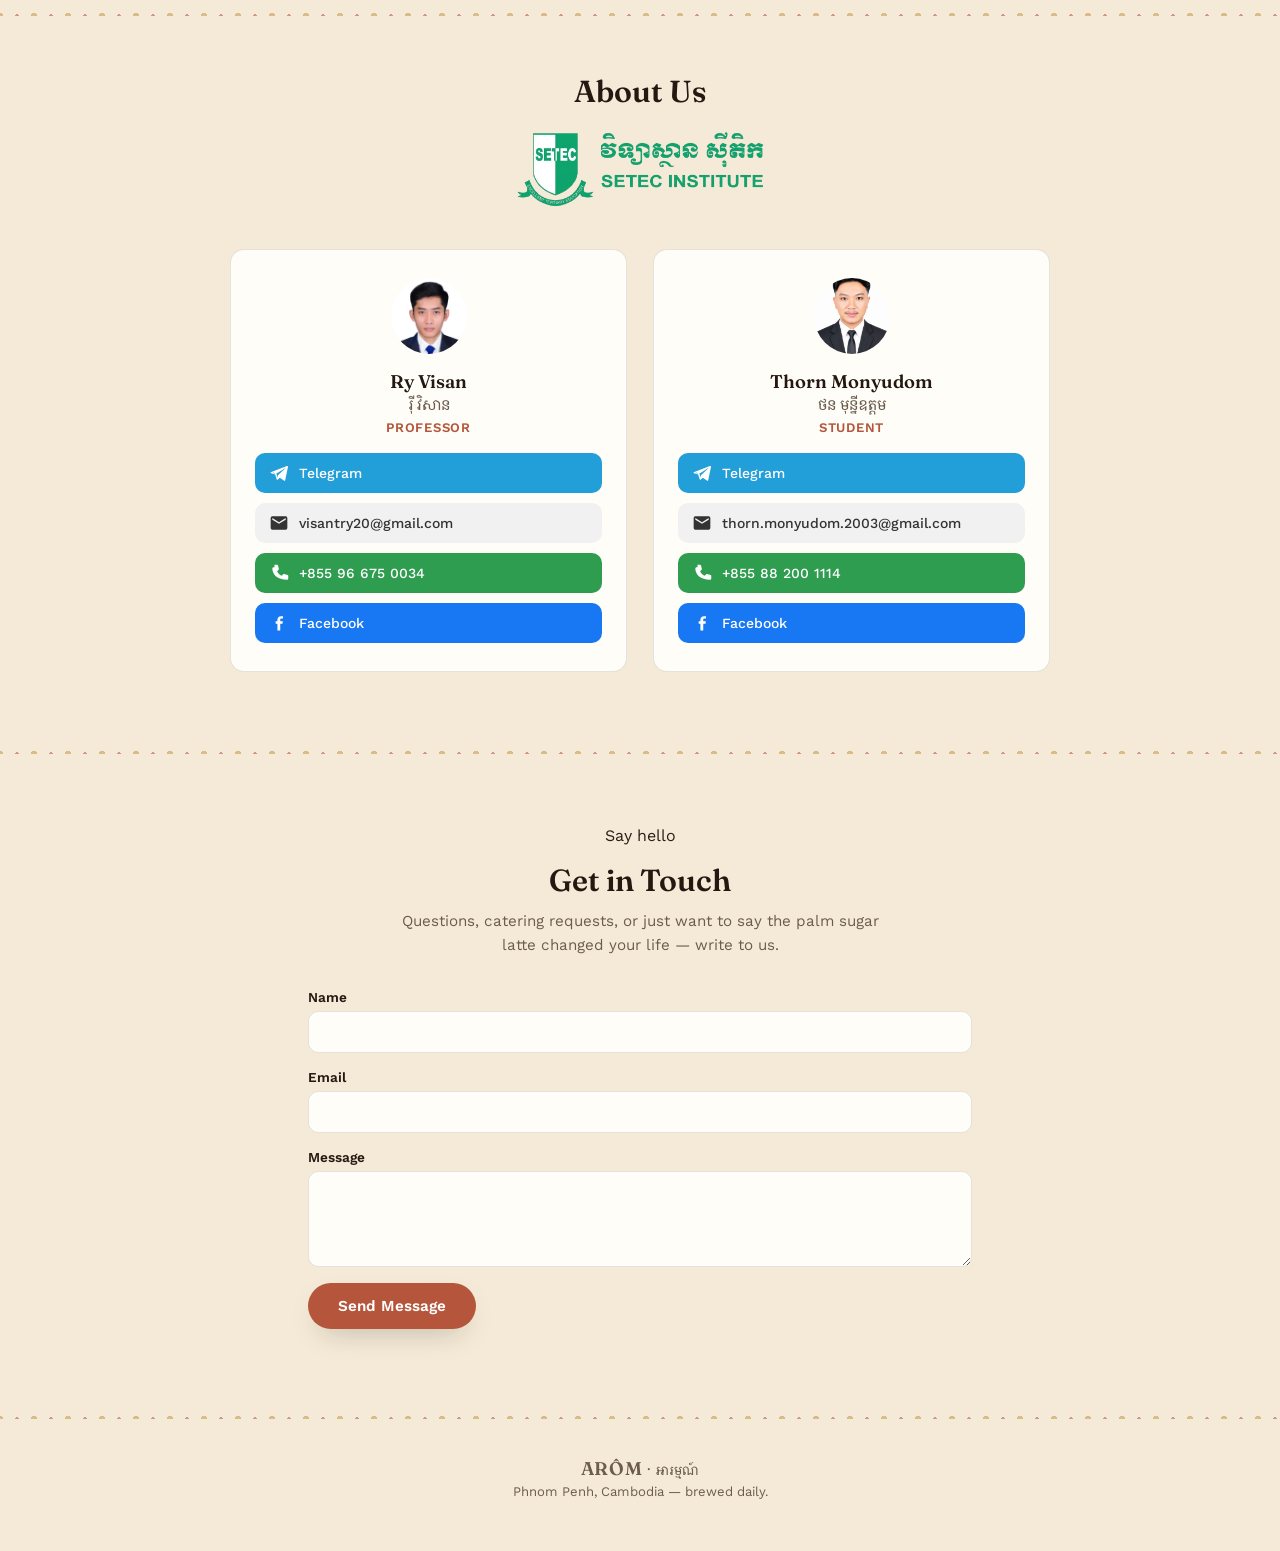
==== commit 9d696065: "fix-logo-km" ====
--- a/index.html
+++ b/index.html
@@ -4,7 +4,7 @@
 <head>
   <meta charset="UTF-8">
   <meta name="viewport" content="width=device-width, initial-scale=1.0">
-  <title>ARÔM — ក្រអូប | Khmer Coffee &amp; Tea House</title>
+  <title>ARÔM — អារម្មណ៍ | Khmer Coffee &amp; Tea House</title>
   <link rel="preconnect" href="https://fonts.googleapis.com">
   <link
     href="https://fonts.googleapis.com/css2?family=Fraunces:ital,opsz,wght@0,9..144,400;0,9..144,600;1,9..144,500&family=Work+Sans:wght@400;500;600&family=Noto+Serif+Khmer:wght@400;600;700&family=Battambang:wght@400;700&display=swap"
@@ -29,7 +29,7 @@
         </span>
         <span class="logo-text">
           <span class="logo-en">ARÔM</span>
-          <span class="logo-km">ក្រអូប</span>
+          <span class="logo-km">អារម្មណ៍</span>
         </span>
       </a>
 
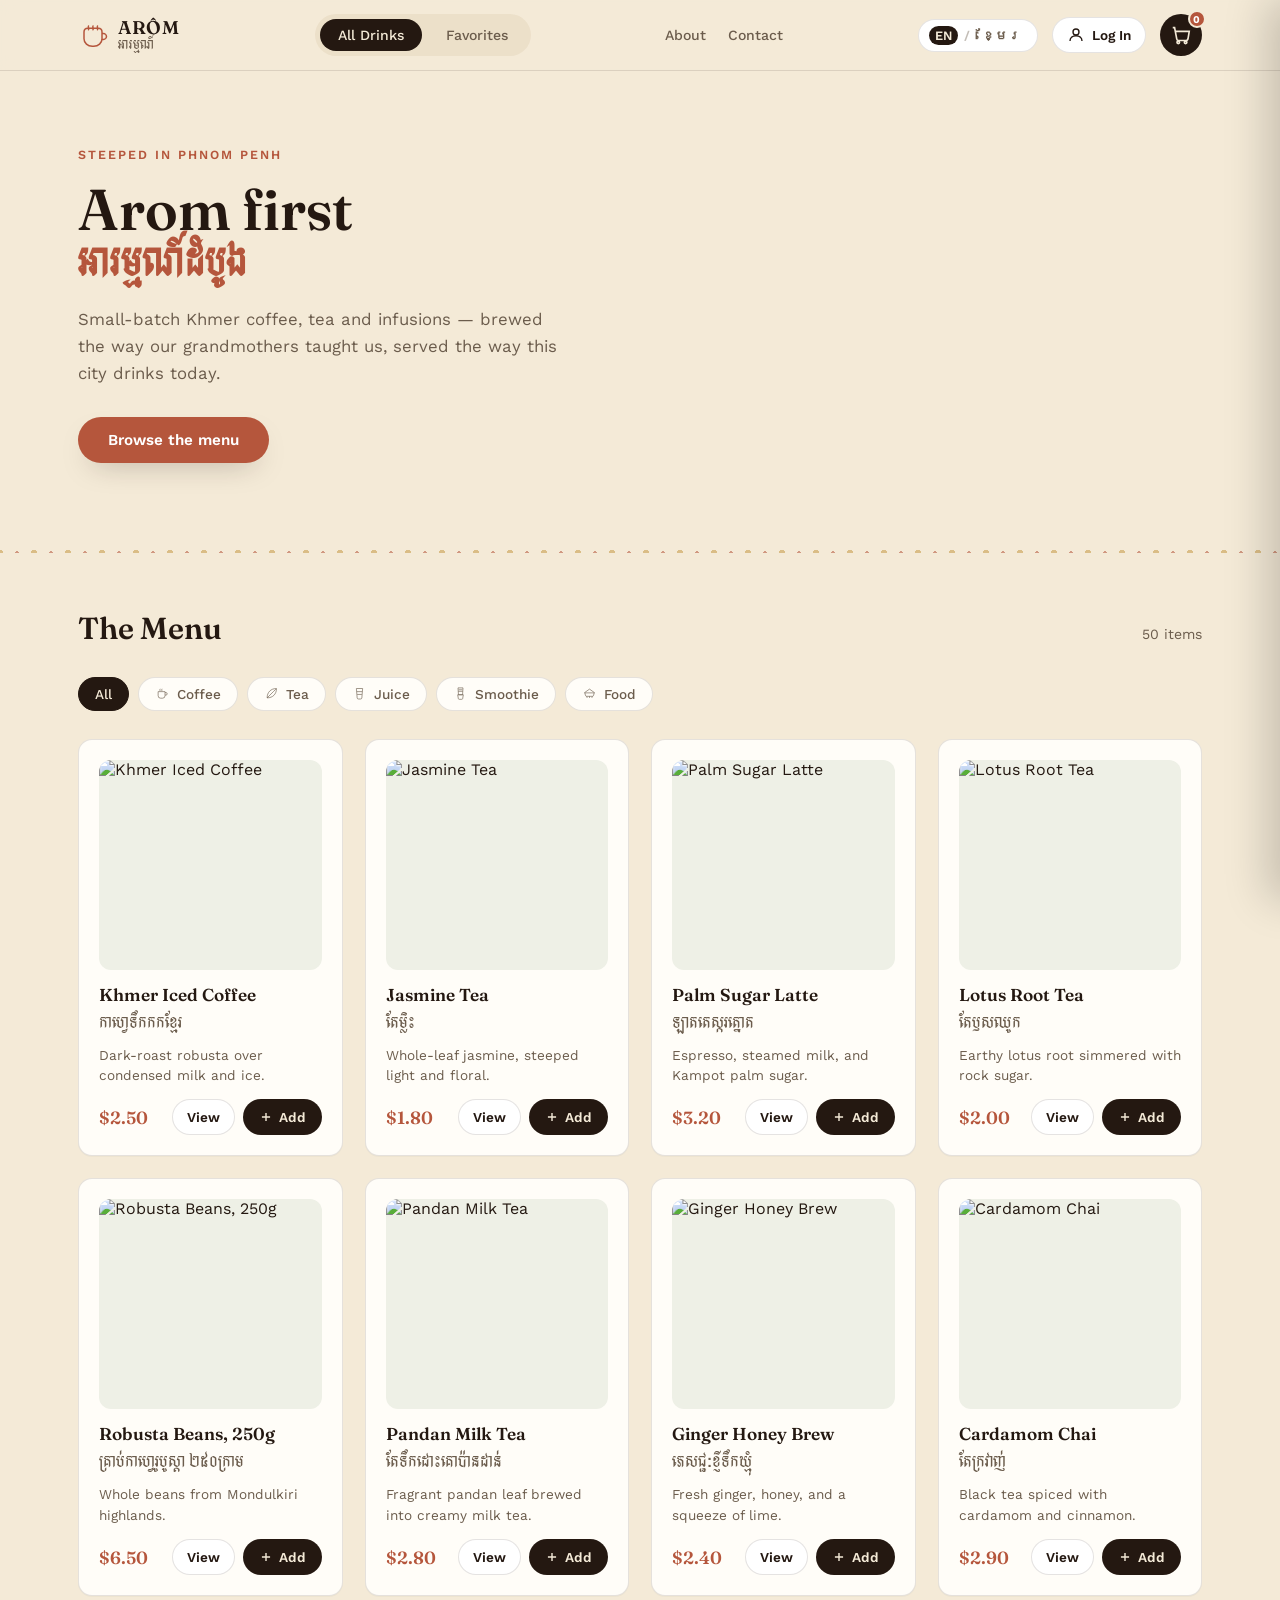
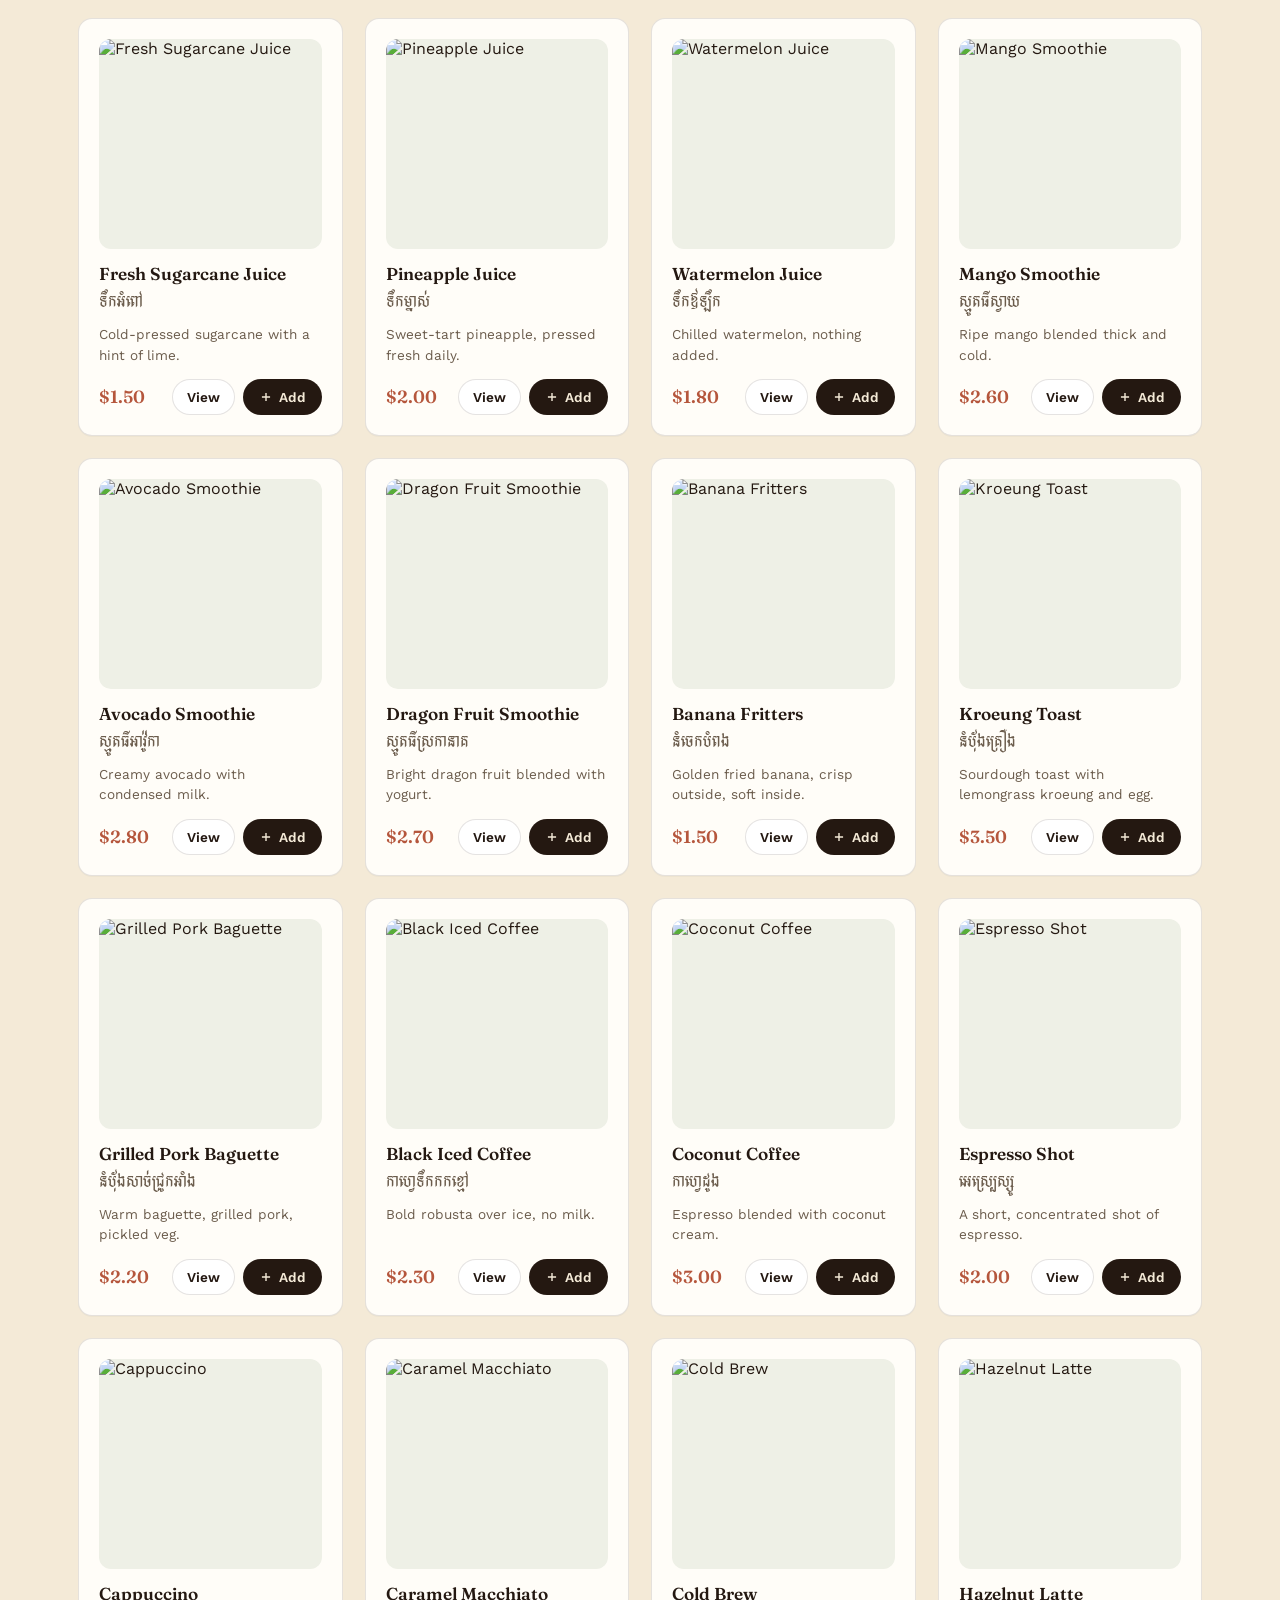
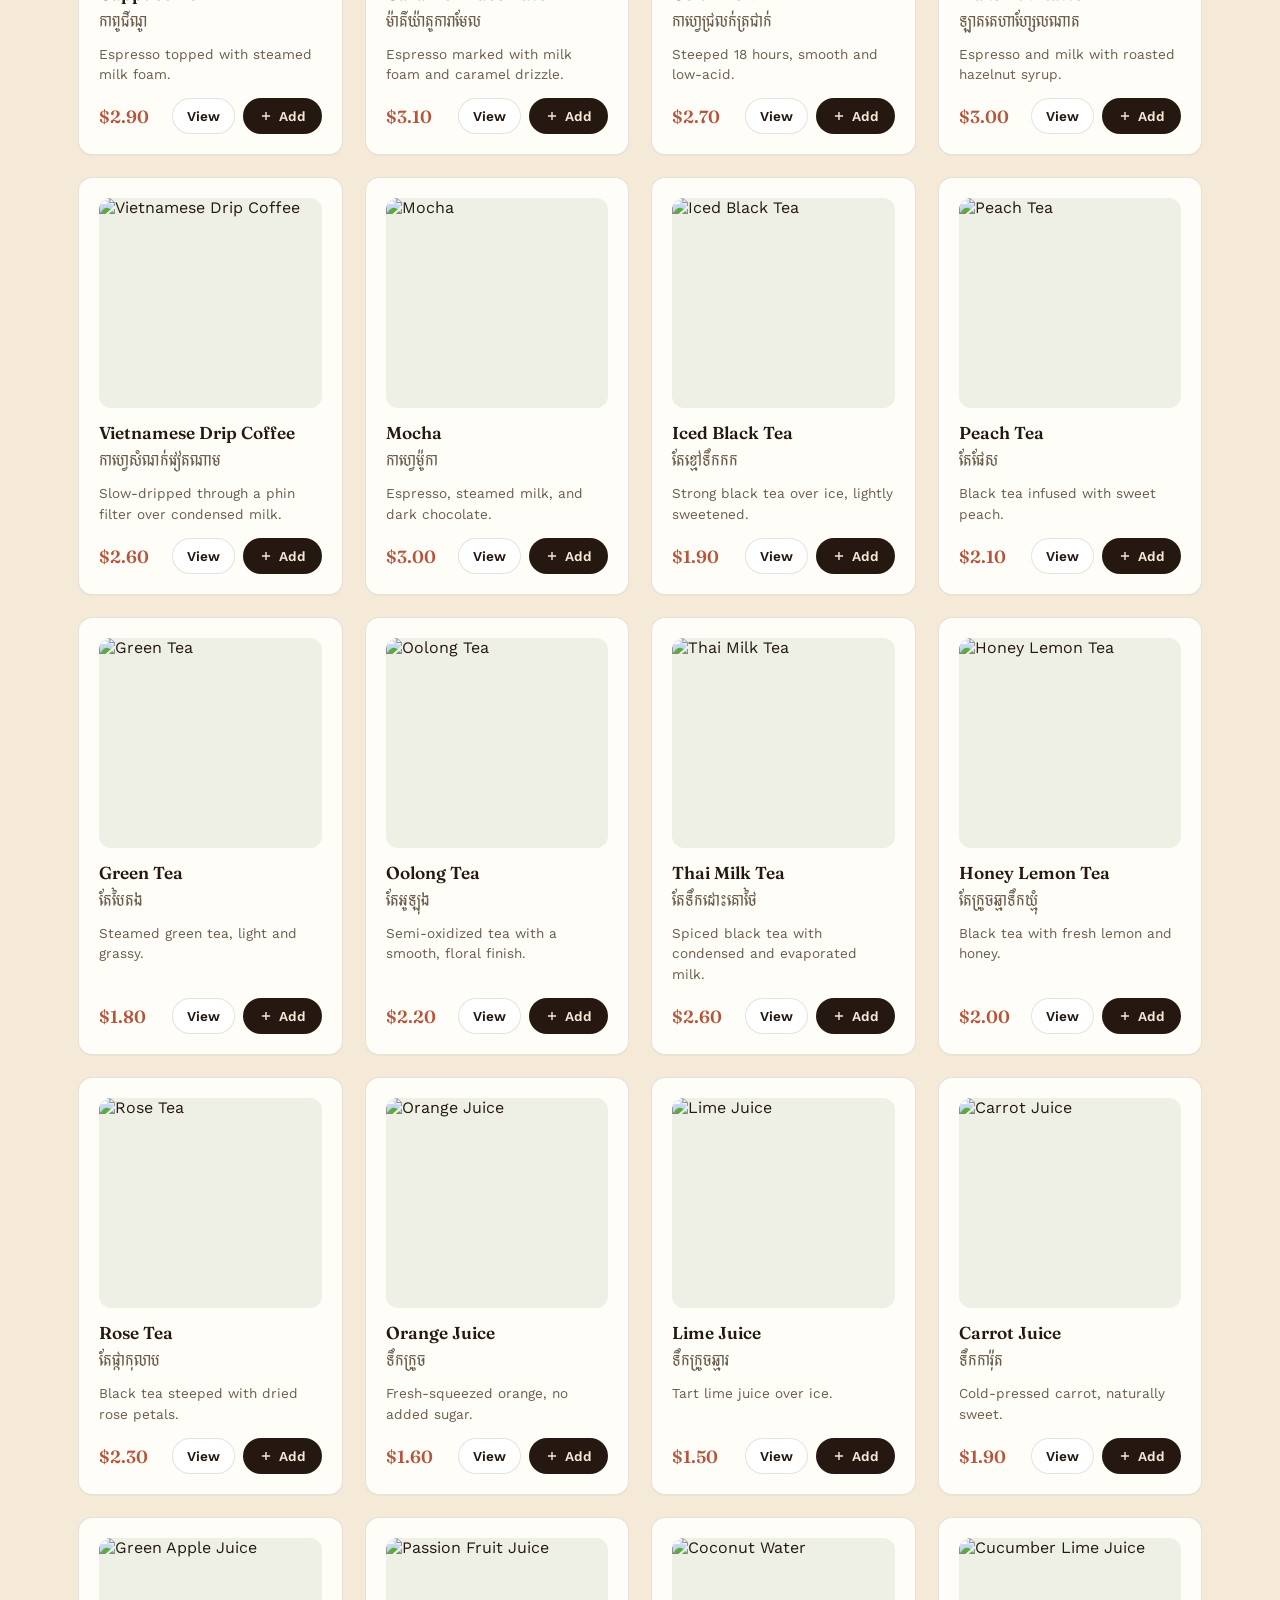
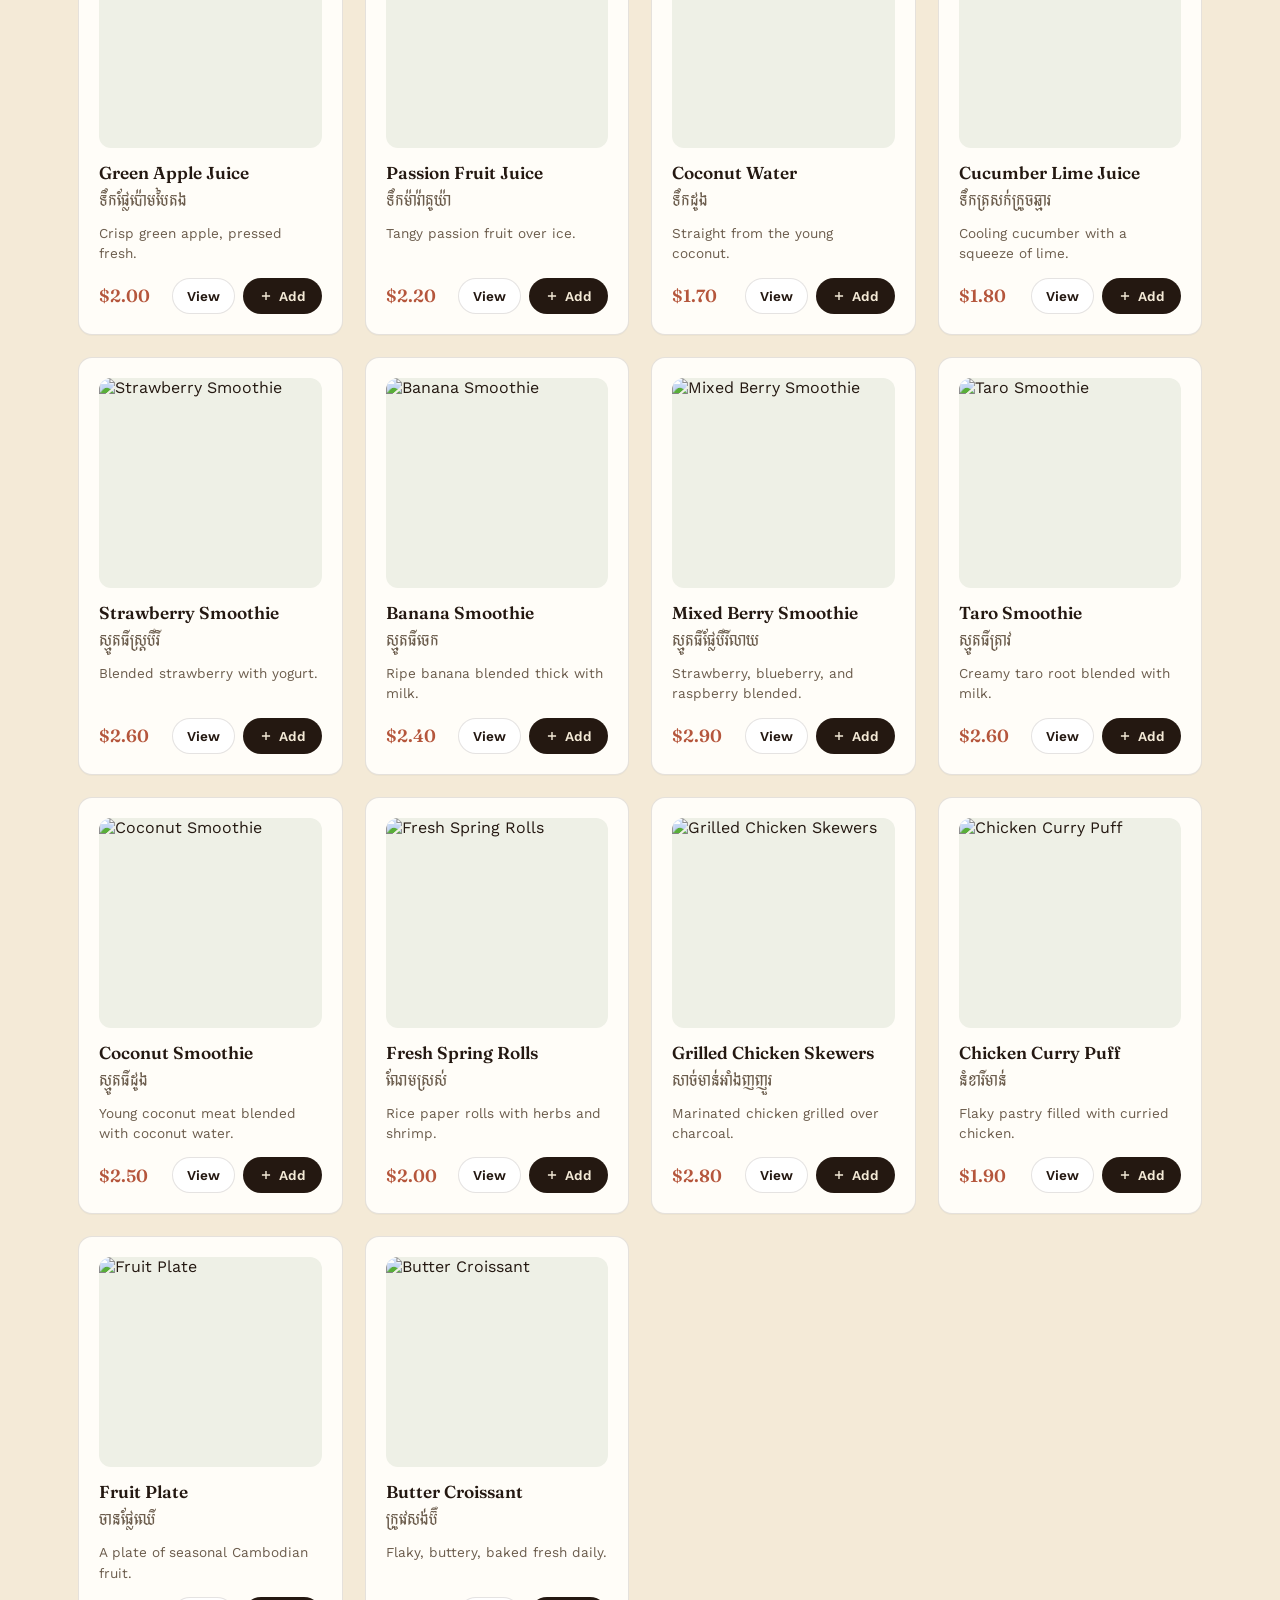
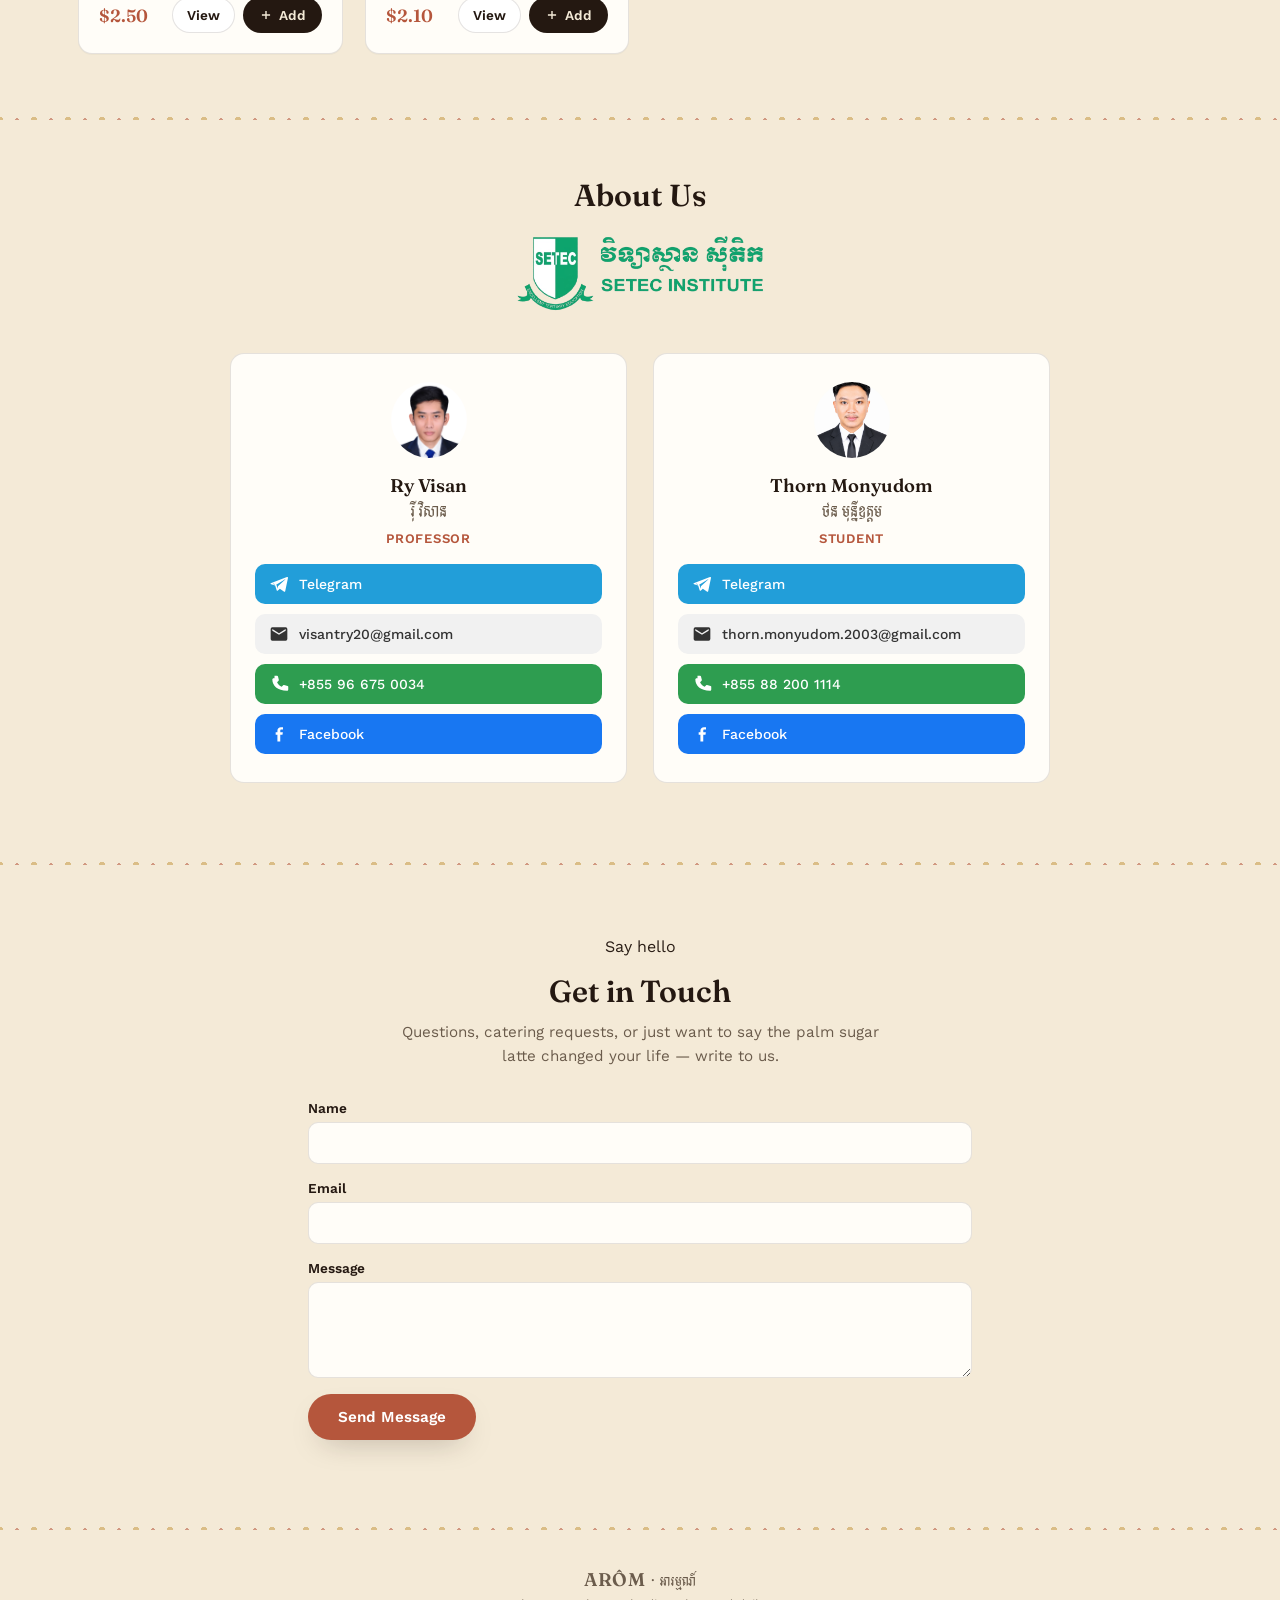
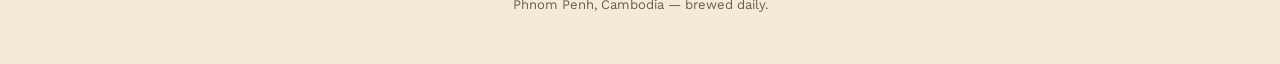
==== commit 42376ced: "feat-print-invoice" ====
--- a/index.html
+++ b/index.html
@@ -7,7 +7,7 @@
   <title>ARÔM — អារម្មណ៍ | Khmer Coffee &amp; Tea House</title>
   <link rel="preconnect" href="https://fonts.googleapis.com">
   <link
-    href="https://fonts.googleapis.com/css2?family=Fraunces:ital,opsz,wght@0,9..144,400;0,9..144,600;1,9..144,500&family=Work+Sans:wght@400;500;600&family=Noto+Serif+Khmer:wght@400;600;700&family=Battambang:wght@400;700&display=swap"
+    href="https://fonts.googleapis.com/css2?family=Fraunces:ital,opsz,wght@0,9..144,400;0,9..144,600;1,9..144,500&family=Work+Sans:wght@400;500;600&family=Bokor&family=Noto+Serif+Khmer:wght@400;600;700&family=Battambang:wght@400;700&display=swap"
     rel="stylesheet">
   <link rel="stylesheet" href="style.css">
 </head>
@@ -262,6 +262,83 @@
     </div>
   </div>
 
+  <!-- ===== Invoice Modal ===== -->
+  <div class="modal-overlay" id="invoiceOverlay"></div>
+  <div class="invoice-modal" id="invoiceModal" role="dialog" aria-modal="true" aria-hidden="true">
+    <div class="invoice-modal-toolbar">
+      <button class="invoice-lang-toggle" id="invoiceLangToggle" aria-label="Invoice language">
+        <span class="invoice-lang-opt is-active" data-lang="en">EN</span>
+        <span class="lang-div">/</span>
+        <span class="invoice-lang-opt" data-lang="km">ខ្មែរ</span>
+      </button>
+      <button class="drawer-close modal-close" id="invoiceClose" aria-label="Close">
+        <svg width="18" height="18" viewBox="0 0 24 24" fill="none" stroke="currentColor" stroke-width="2">
+          <path d="M5 5l14 14M19 5L5 19" />
+        </svg>
+      </button>
+    </div>
+
+    <div class="invoice-sheet" id="invoiceSheet">
+      <div class="invoice-brand">
+        <span class="logo-en">ARÔM</span> <span class="logo-km">អារម្មណ៍</span>
+        <p class="invoice-tagline" data-i18n="invoice_shop_tagline">Khmer Coffee &amp; Tea House</p>
+      </div>
+
+      <h3 class="invoice-heading" data-i18n="invoice_title">Invoice</h3>
+
+      <div class="invoice-meta">
+        <div class="invoice-meta-row">
+          <span data-i18n="invoice_number">Invoice No.</span>
+          <span id="invoiceNumber">—</span>
+        </div>
+        <div class="invoice-meta-row">
+          <span data-i18n="invoice_date">Date</span>
+          <span id="invoiceDate">—</span>
+        </div>
+        <div class="invoice-meta-row">
+          <span data-i18n="invoice_customer">Billed to</span>
+          <span id="invoiceCustomer">—</span>
+        </div>
+      </div>
+
+      <table class="invoice-table">
+        <thead>
+          <tr>
+            <th id="invoiceColItem" data-i18n="invoice_col_item">Item</th>
+            <th id="invoiceColQty" data-i18n="invoice_col_qty">Qty</th>
+            <th id="invoiceColPrice" data-i18n="invoice_col_price">Price</th>
+            <th id="invoiceColSubtotal" data-i18n="invoice_col_subtotal">Subtotal</th>
+          </tr>
+        </thead>
+        <tbody id="invoiceItemsBody"></tbody>
+      </table>
+
+      <div class="invoice-summary">
+        <div class="invoice-summary-row">
+          <span data-i18n="invoice_subtotal">Subtotal</span>
+          <span id="invoiceSubtotal">$0.00</span>
+        </div>
+        <div class="invoice-summary-row">
+          <span data-i18n="invoice_vat">VAT (10%)</span>
+          <span id="invoiceVat">$0.00</span>
+        </div>
+        <div class="invoice-summary-row invoice-summary-total">
+          <span data-i18n="invoice_total">Total Due</span>
+          <span id="invoiceTotal">$0.00</span>
+        </div>
+      </div>
+
+      <p class="invoice-thanks" data-i18n="invoice_thank_you">Thank you for your order!</p>
+      <p class="invoice-footer-note" data-i18n="invoice_footer_note">ARÔM · Phnom Penh, Cambodia </p>
+    </div>
+
+    <div class="invoice-actions">
+      <button class="invoice-btn invoice-btn-ghost" id="invoicePrintBtn" data-i18n="invoice_print">Print</button>
+      <button class="invoice-btn invoice-btn-primary" id="invoiceConfirmBtn" data-i18n="invoice_confirm">Confirm
+        &amp; Place Order</button>
+    </div>
+  </div>
+
   <script src="script.js"></script>
 </body>
 
--- a/style.css
+++ b/style.css
@@ -15,7 +15,7 @@
 
   --font-display: "Fraunces", serif;
   --font-body: "Work Sans", sans-serif;
-  --font-km: "Noto Serif Khmer", "Bokor", serif;
+  --font-km: "Bokor", "Noto Serif Khmer", serif;
 
   --radius: 14px;
   --shadow: 0 12px 30px -14px rgba(36, 24, 17, 0.35);
@@ -1397,6 +1397,273 @@
   height: 19px;
 }
 
+/* ============ Invoice modal ============ */
+.invoice-modal {
+  position: fixed;
+  top: 50%;
+  left: 50%;
+  transform: translate(-50%, -46%);
+  width: min(560px, 94vw);
+  max-height: 90vh;
+  overflow-y: auto;
+  background: var(--cream);
+  border-radius: 18px;
+  box-shadow: 0 24px 60px -20px rgba(0, 0, 0, 0.35);
+  z-index: 70;
+  opacity: 0;
+  pointer-events: none;
+  transition: opacity .22s, transform .22s;
+}
+
+.invoice-modal.is-open {
+  opacity: 1;
+  pointer-events: auto;
+  transform: translate(-50%, -50%);
+}
+
+.invoice-modal-toolbar {
+  position: sticky;
+  top: 0;
+  display: flex;
+  align-items: center;
+  justify-content: space-between;
+  gap: 10px;
+  padding: 16px 20px 0;
+  background: var(--cream);
+}
+
+.invoice-lang-toggle {
+  border: 1px solid var(--line);
+  background: #fff;
+  border-radius: 999px;
+  padding: 6px 10px;
+  display: flex;
+  align-items: center;
+  gap: 6px;
+  font-size: 0.8rem;
+  font-weight: 600;
+  color: var(--ink-soft);
+}
+
+.invoice-lang-opt {
+  padding: 2px 6px;
+  border-radius: 999px;
+  transition: .2s;
+}
+
+.invoice-lang-opt.is-active {
+  background: var(--espresso);
+  color: var(--cream);
+}
+
+.invoice-sheet {
+  padding: 6px 30px 20px;
+}
+
+.invoice-brand {
+  text-align: center;
+  margin-bottom: 6px;
+}
+
+.invoice-brand .logo-en {
+  font-family: var(--font-display);
+  font-size: 1.3rem;
+  font-weight: 600;
+  color: var(--espresso);
+}
+
+.invoice-brand .logo-km {
+  font-family: var(--font-km);
+  color: var(--ink-soft);
+}
+
+.invoice-tagline {
+  margin: 2px 0 0;
+  font-size: 0.78rem;
+  letter-spacing: 0.06em;
+  text-transform: uppercase;
+  color: var(--ink-soft);
+}
+
+.invoice-heading {
+  font-family: var(--font-display);
+  text-align: center;
+  font-size: 1.15rem;
+  font-weight: 600;
+  color: var(--clay);
+  margin: 14px 0 18px;
+  padding-top: 14px;
+  border-top: 1px dashed var(--line);
+}
+
+.invoice-meta {
+  display: flex;
+  flex-direction: column;
+  gap: 6px;
+  font-size: 0.86rem;
+  margin-bottom: 18px;
+}
+
+.invoice-meta-row {
+  display: flex;
+  justify-content: space-between;
+  gap: 12px;
+  color: var(--ink-soft);
+}
+
+.invoice-meta-row span:last-child {
+  color: var(--ink);
+  font-weight: 600;
+  text-align: right;
+}
+
+.invoice-table {
+  width: 100%;
+  border-collapse: collapse;
+  font-size: 0.86rem;
+  margin-bottom: 16px;
+}
+
+.invoice-table thead th {
+  text-align: left;
+  font-size: 0.7rem;
+  text-transform: uppercase;
+  color: var(--ink-soft);
+  border-bottom: 1px solid var(--line);
+  padding: 0 4px 8px;
+}
+
+.invoice-table th:not(:first-child),
+.invoice-table td:not(:first-child) {
+  text-align: right;
+}
+
+.invoice-table tbody td {
+  padding: 8px 4px;
+  border-bottom: 1px solid var(--line);
+  color: var(--ink);
+}
+
+.invoice-summary {
+  margin-left: auto;
+  width: 60%;
+  min-width: 210px;
+  display: flex;
+  flex-direction: column;
+  gap: 6px;
+  font-size: 0.88rem;
+  margin-bottom: 18px;
+}
+
+.invoice-summary-row {
+  display: flex;
+  justify-content: space-between;
+  color: var(--ink-soft);
+}
+
+.invoice-summary-total {
+  border-top: 1px solid var(--line);
+  margin-top: 4px;
+  padding-top: 8px;
+  font-family: var(--font-display);
+  font-size: 1.1rem;
+  font-weight: 600;
+  color: var(--clay);
+}
+
+.invoice-summary-total span:last-child {
+  color: var(--clay);
+}
+
+.invoice-thanks {
+  text-align: center;
+  font-family: var(--font-display);
+  font-size: 1rem;
+  color: var(--espresso);
+  margin: 0 0 4px;
+}
+
+.invoice-footer-note {
+  text-align: center;
+  font-size: 0.74rem;
+  color: var(--ink-soft);
+  margin: 0;
+}
+
+.invoice-actions {
+  position: sticky;
+  bottom: 0;
+  display: flex;
+  gap: 10px;
+  padding: 14px 20px;
+  background: var(--cream);
+  border-top: 1px solid var(--line);
+}
+
+.invoice-btn {
+  flex: 1;
+  border: none;
+  padding: 12px;
+  border-radius: 999px;
+  font-size: 0.88rem;
+  font-weight: 600;
+  transition: background .2s;
+}
+
+.invoice-btn-ghost {
+  background: var(--cream-2);
+  color: var(--ink);
+}
+
+.invoice-btn-ghost:hover {
+  background: var(--gold-soft);
+}
+
+.invoice-btn-primary {
+  background: var(--clay);
+  color: #fff;
+}
+
+.invoice-btn-primary:hover {
+  background: var(--espresso);
+}
+
+@media print {
+  body * {
+    visibility: hidden;
+  }
+
+  .invoice-modal, .invoice-modal * {
+    visibility: visible;
+  }
+
+  .invoice-modal-toolbar,
+  .invoice-actions {
+    display: none !important;
+  }
+
+  .invoice-modal {
+    position: absolute;
+    top: 0;
+    left: 0;
+    transform: none;
+    width: 100%;
+    max-height: none;
+    overflow: visible;
+    box-shadow: none;
+    border-radius: 0;
+    background: #fff;
+  }
+
+  .invoice-sheet {
+    padding: 20px;
+  }
+
+  @page {
+    margin: 16mm;
+  }
+}
+
 /* ============ Responsive ============ */
 @media (max-width:760px) {
   .header-inner {
@@ -1551,4 +1818,4 @@
   max-height: 320px;
   object-fit: cover;
   display: block;
-}
+}
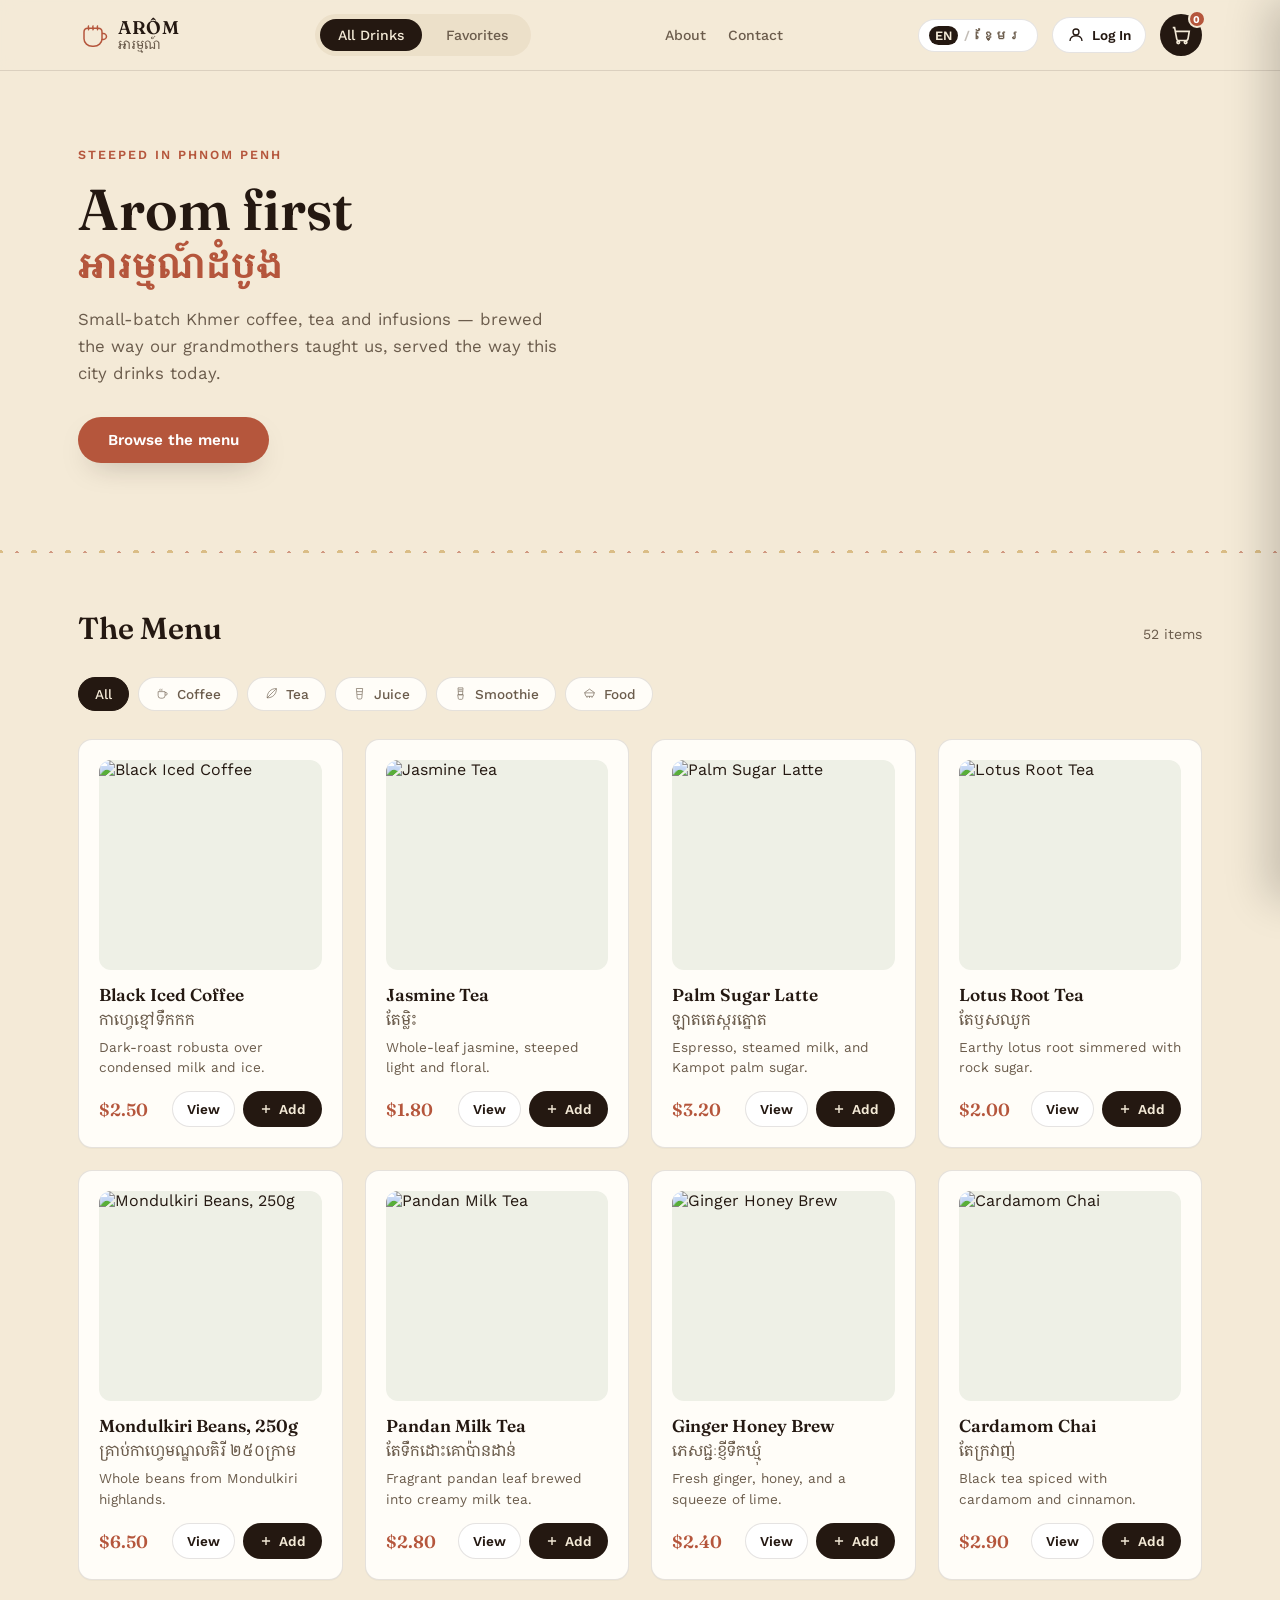
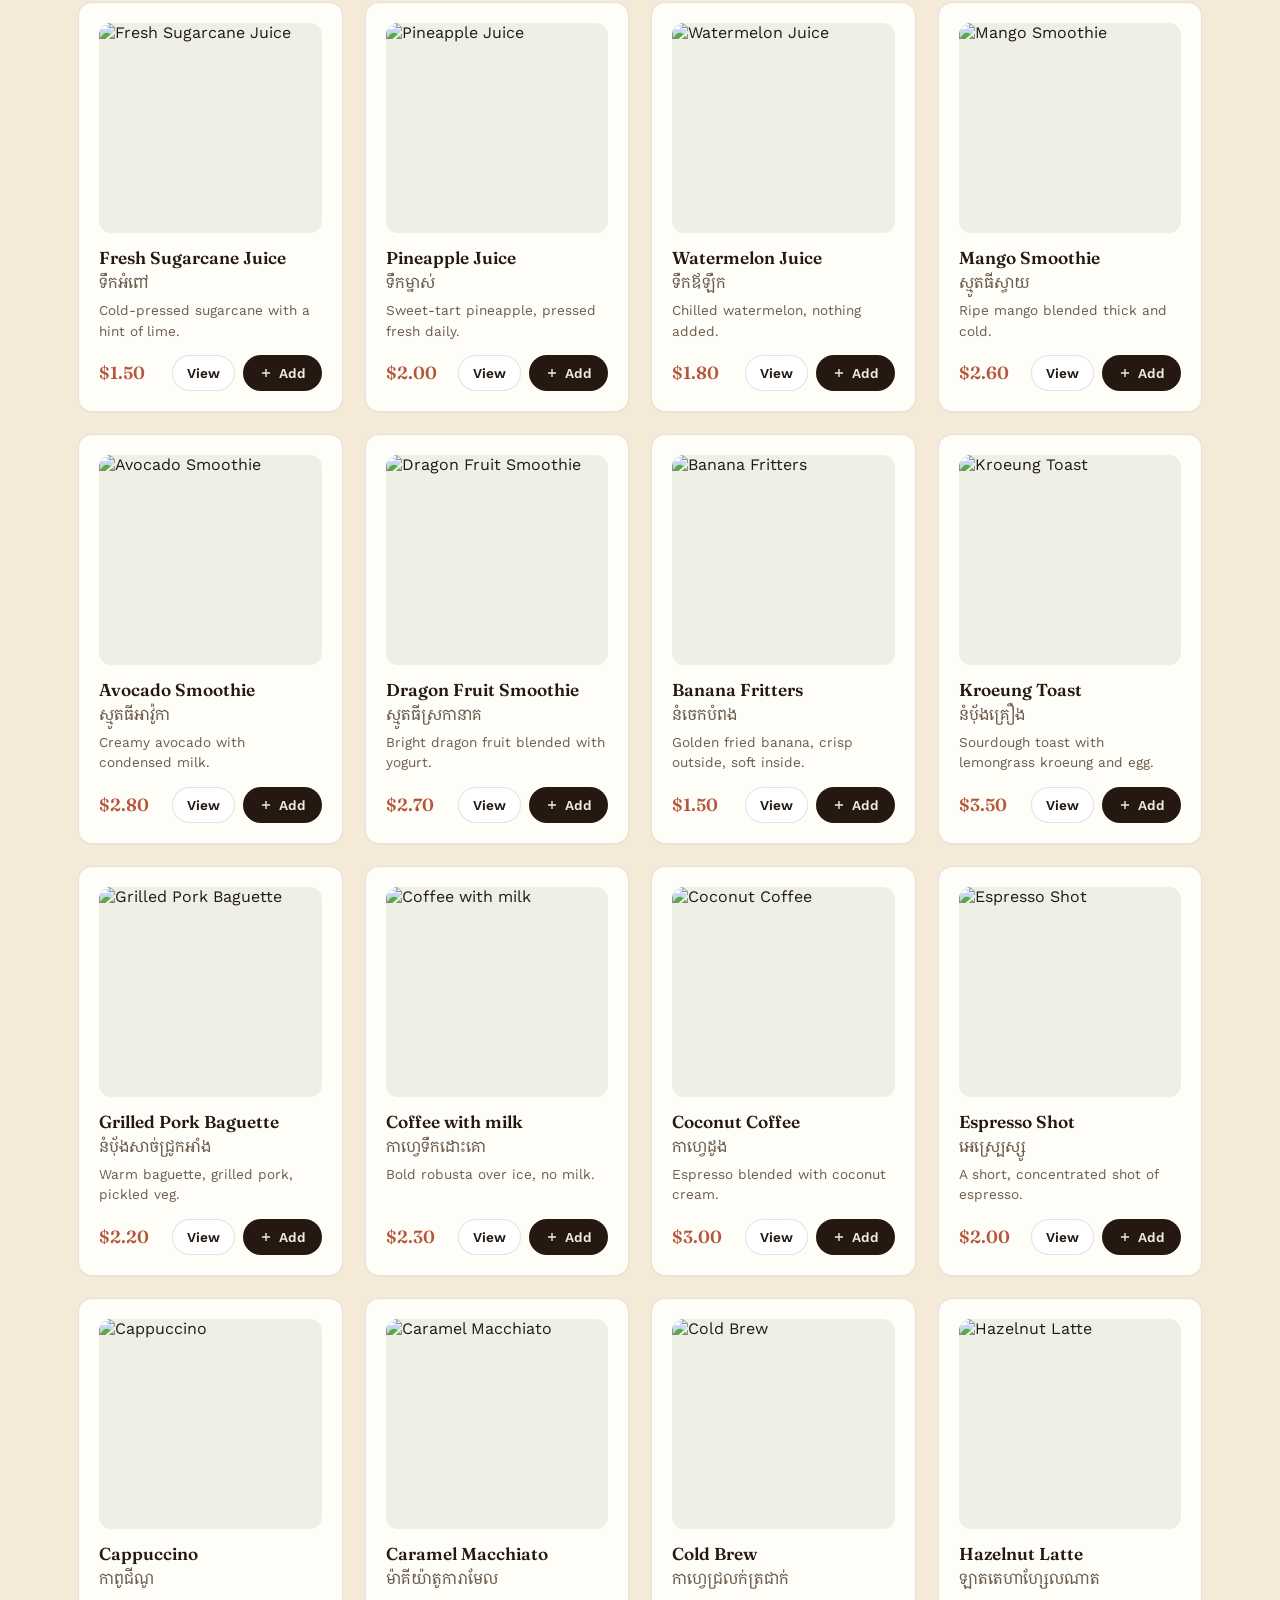
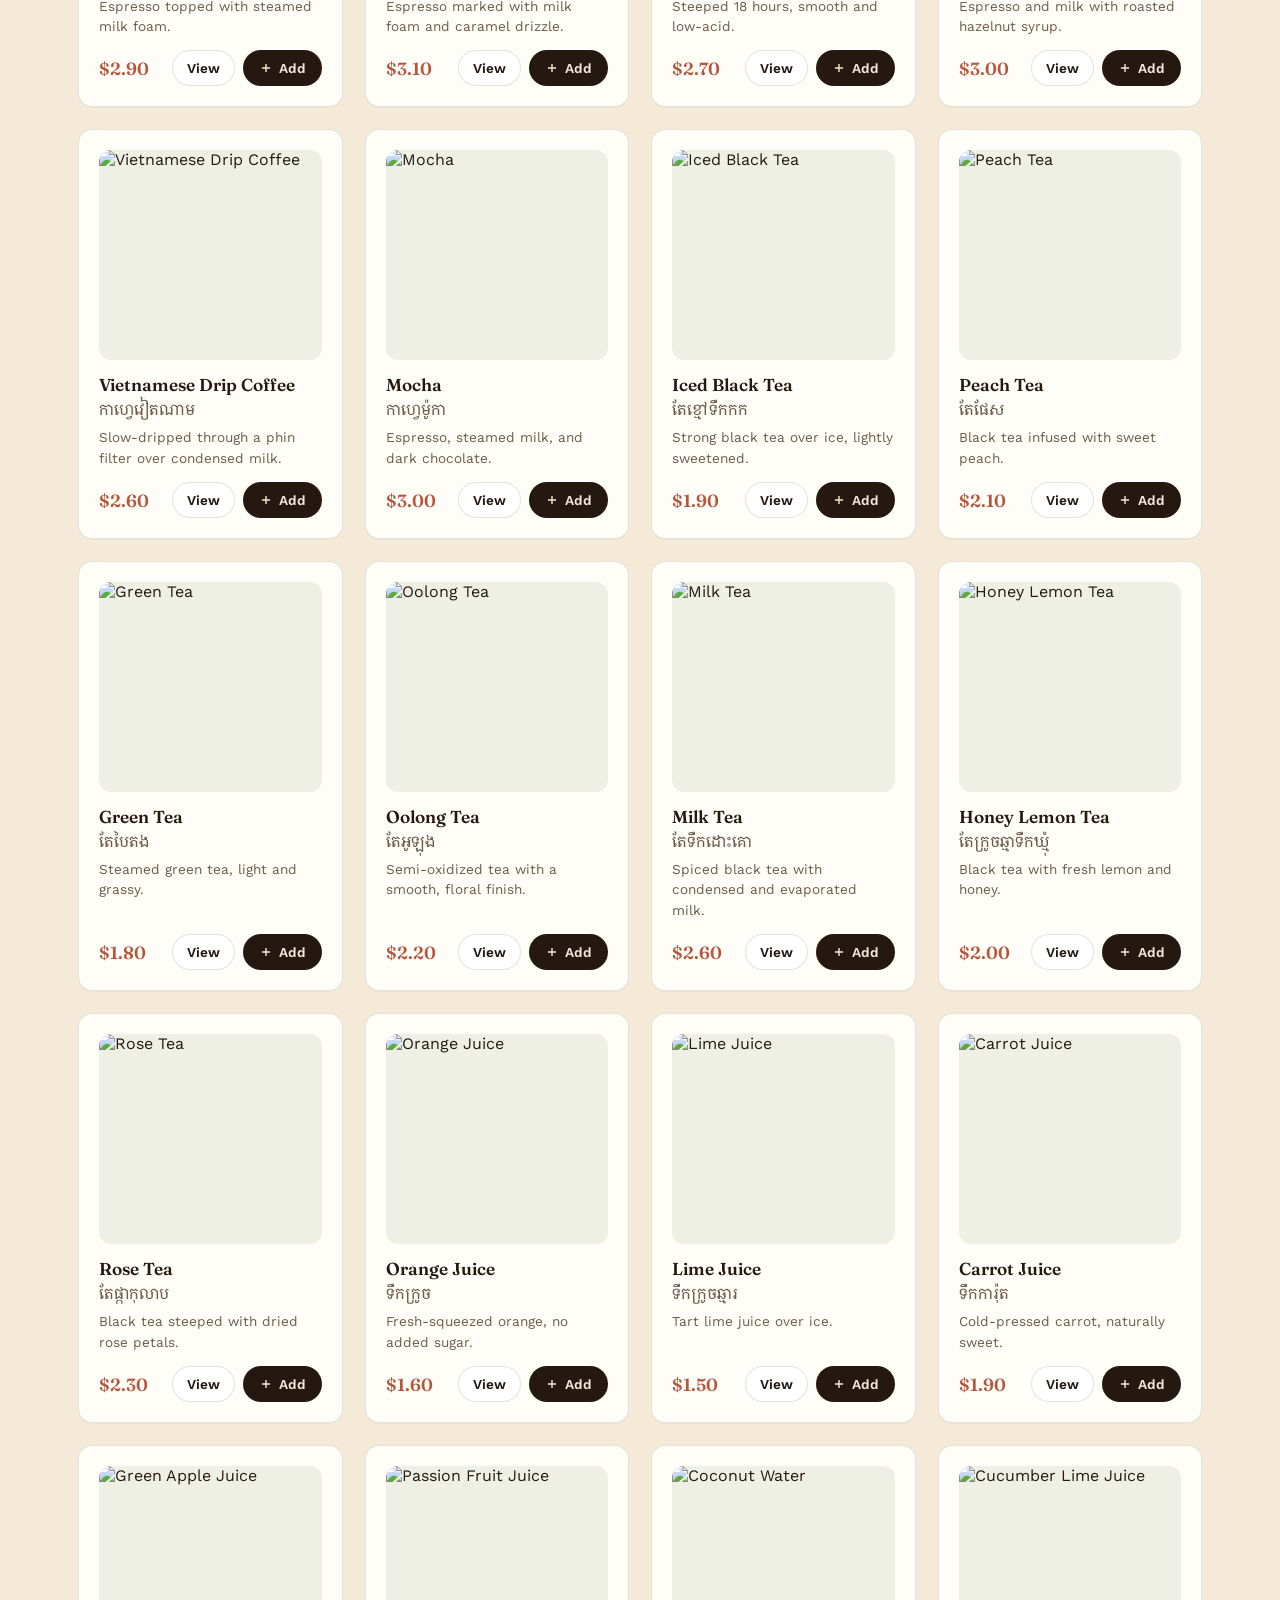
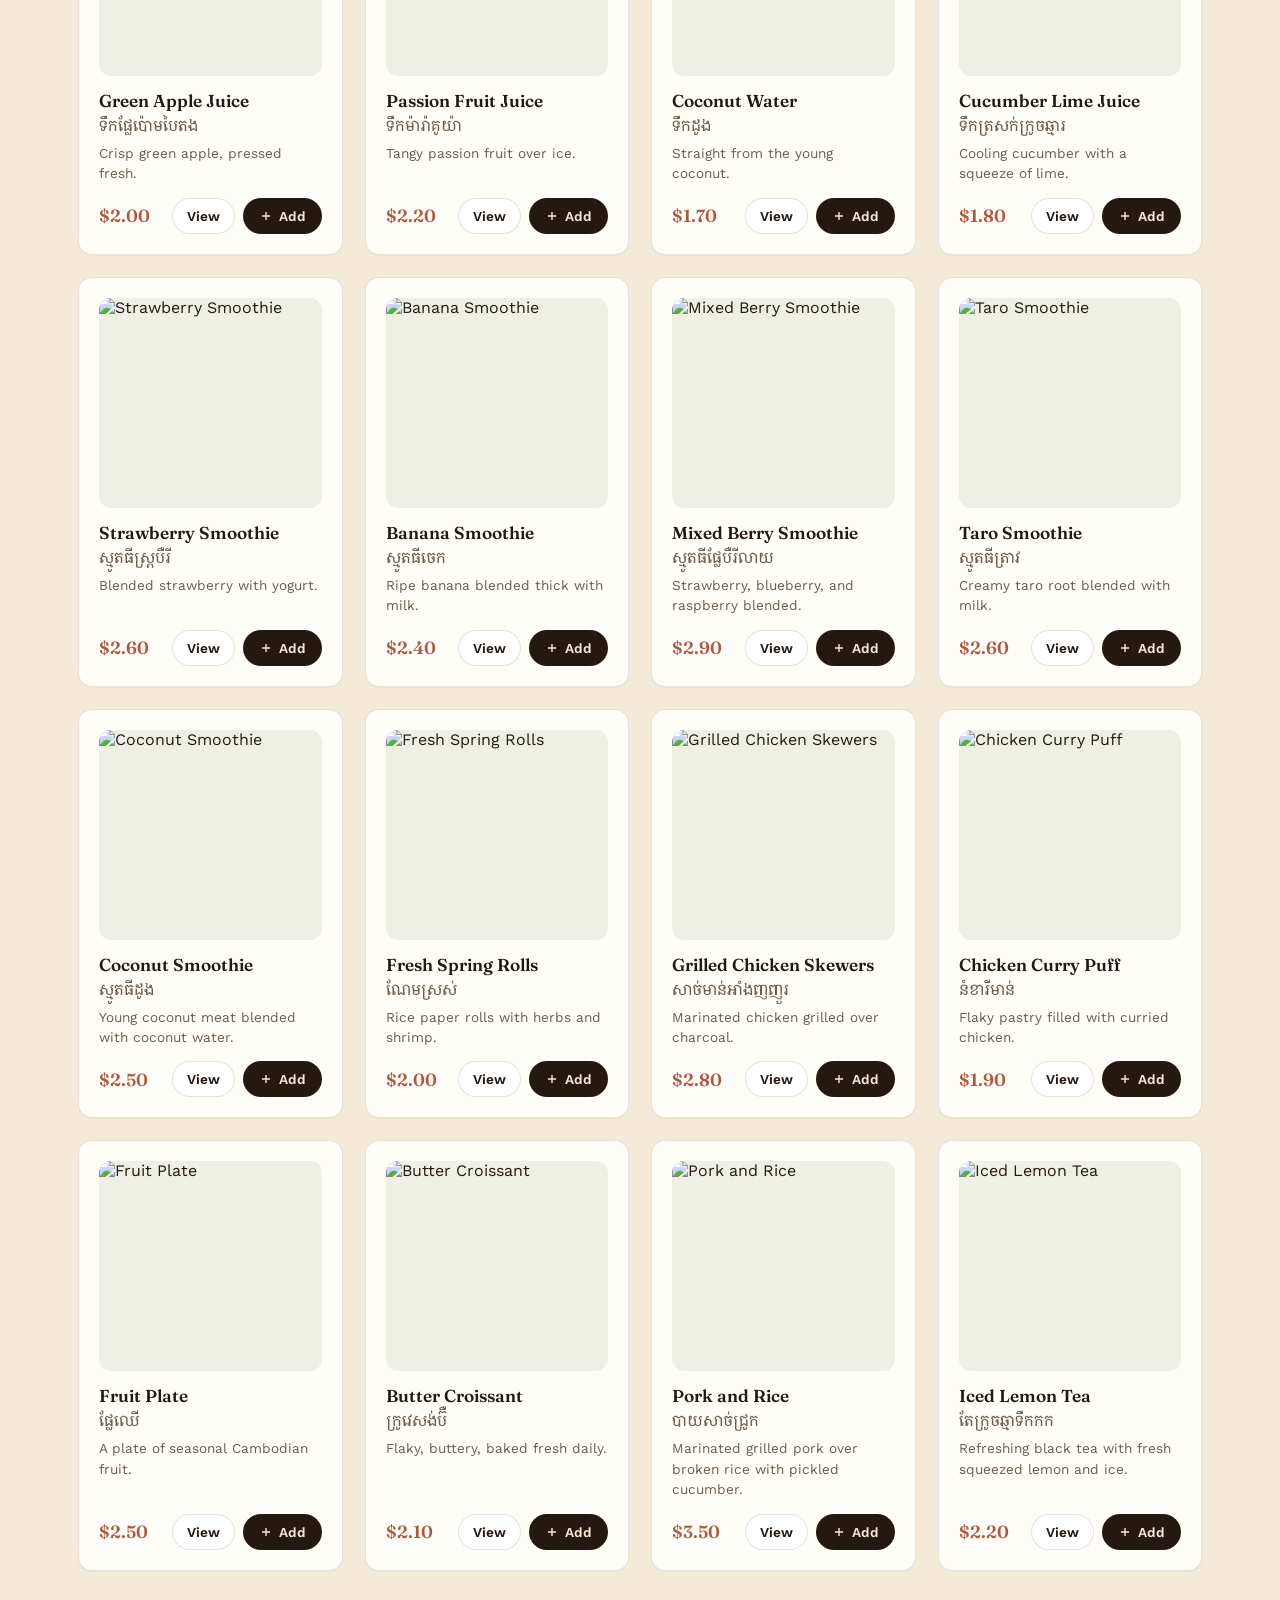
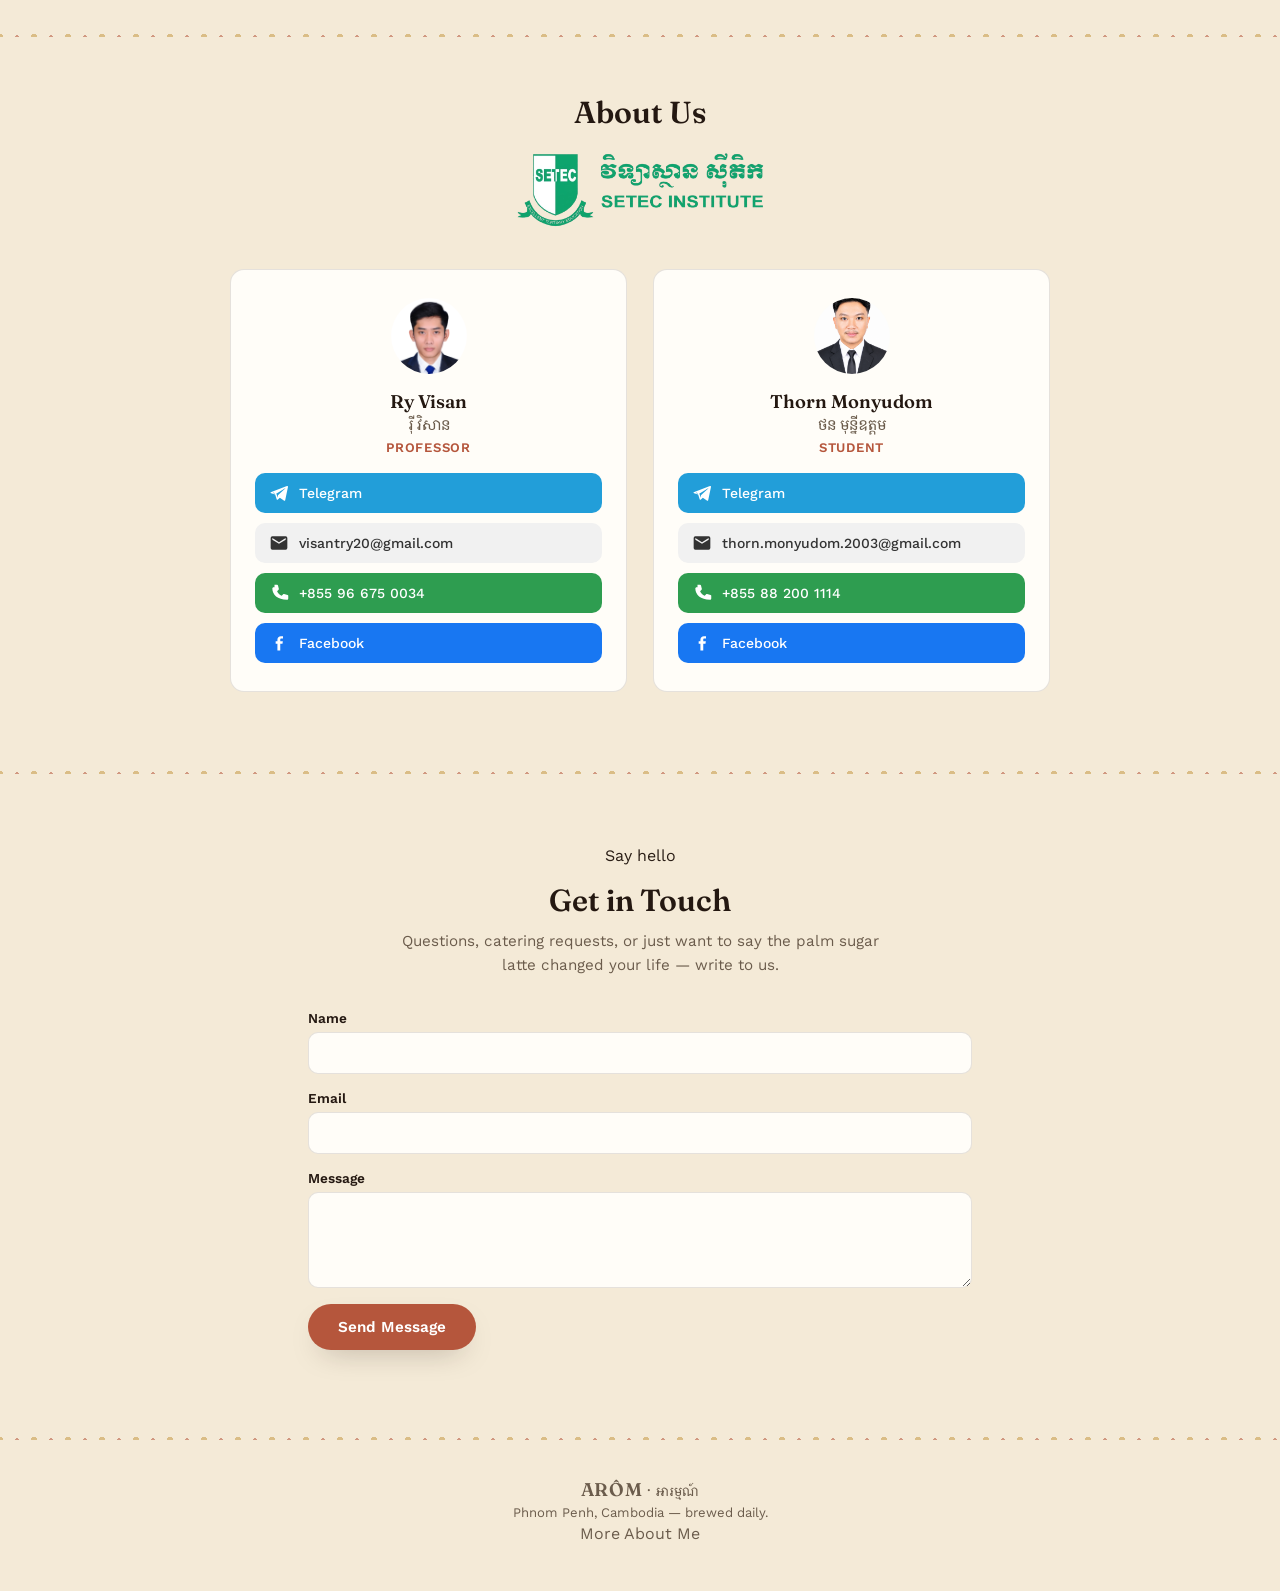
==== commit 0f20a108: "add_product" ====
--- a/index.html
+++ b/index.html
@@ -90,11 +90,11 @@
     </div>
     <div class="hero-steam" aria-hidden="true">
       <svg viewBox="0 0 200 260" class="steam-svg">
-        <path class="steam-path steam-1" d="M60 240 C 40 200, 80 180, 60 140 C 40 100, 80 80, 60 40" fill="none"
+        <path class="steam-path steam-1" d="M60 240 Q 90 160 60 40" fill="none"
           stroke="currentColor" stroke-width="3" stroke-linecap="round" />
-        <path class="steam-path steam-2" d="M110 240 C 130 200, 90 180, 110 140 C 130 100, 90 80, 110 40" fill="none"
+        <path class="steam-path steam-2" d="M110 240 Q 80 160 110 40" fill="none"
           stroke="currentColor" stroke-width="3" stroke-linecap="round" />
-        <path class="steam-path steam-3" d="M150 240 C 170 205, 140 185, 155 150" fill="none" stroke="currentColor"
+        <path class="steam-path steam-3" d="M150 240 Q 170 195 150 150" fill="none" stroke="currentColor"
           stroke-width="2.5" stroke-linecap="round" />
       </svg>
     </div>
@@ -170,6 +170,7 @@
   <footer class="site-footer">
     <p><span class="logo-en">ARÔM</span> · <span class="logo-km">អារម្មណ៍</span></p>
     <p class="footer-note" data-i18n="footer_note">Phnom Penh, Cambodia — brewed daily.</p>
+    <a href="https://monyudomthorn.netlify.app/" target="_blank" class="footer-follow">More About Me</a>
   </footer>
 
   <!-- ===== Cart Drawer ===== -->
@@ -204,8 +205,6 @@
   <!-- Toast -->
   <div class="toast" id="toast"></div>
 
-  <!-- Auth modal shell. The login / signup / forgot-password forms live in the
-     auth/ folder and are fetched into #authFormContainer by script.js. -->
   <div class="modal-overlay" id="authOverlay"></div>
   <div class="auth-modal" id="authModal" role="dialog" aria-modal="true" aria-hidden="true">
     <button class="drawer-close modal-close" id="authClose" aria-label="Close">
--- a/style.css
+++ b/style.css
@@ -15,7 +15,7 @@
 
   --font-display: "Fraunces", serif;
   --font-body: "Work Sans", sans-serif;
-  --font-km: "Bokor", "Noto Serif Khmer", serif;
+  --font-km: "Noto Serif Khmer","Bokor",  serif;
 
   --radius: 14px;
   --shadow: 0 12px 30px -14px rgba(36, 24, 17, 0.35);
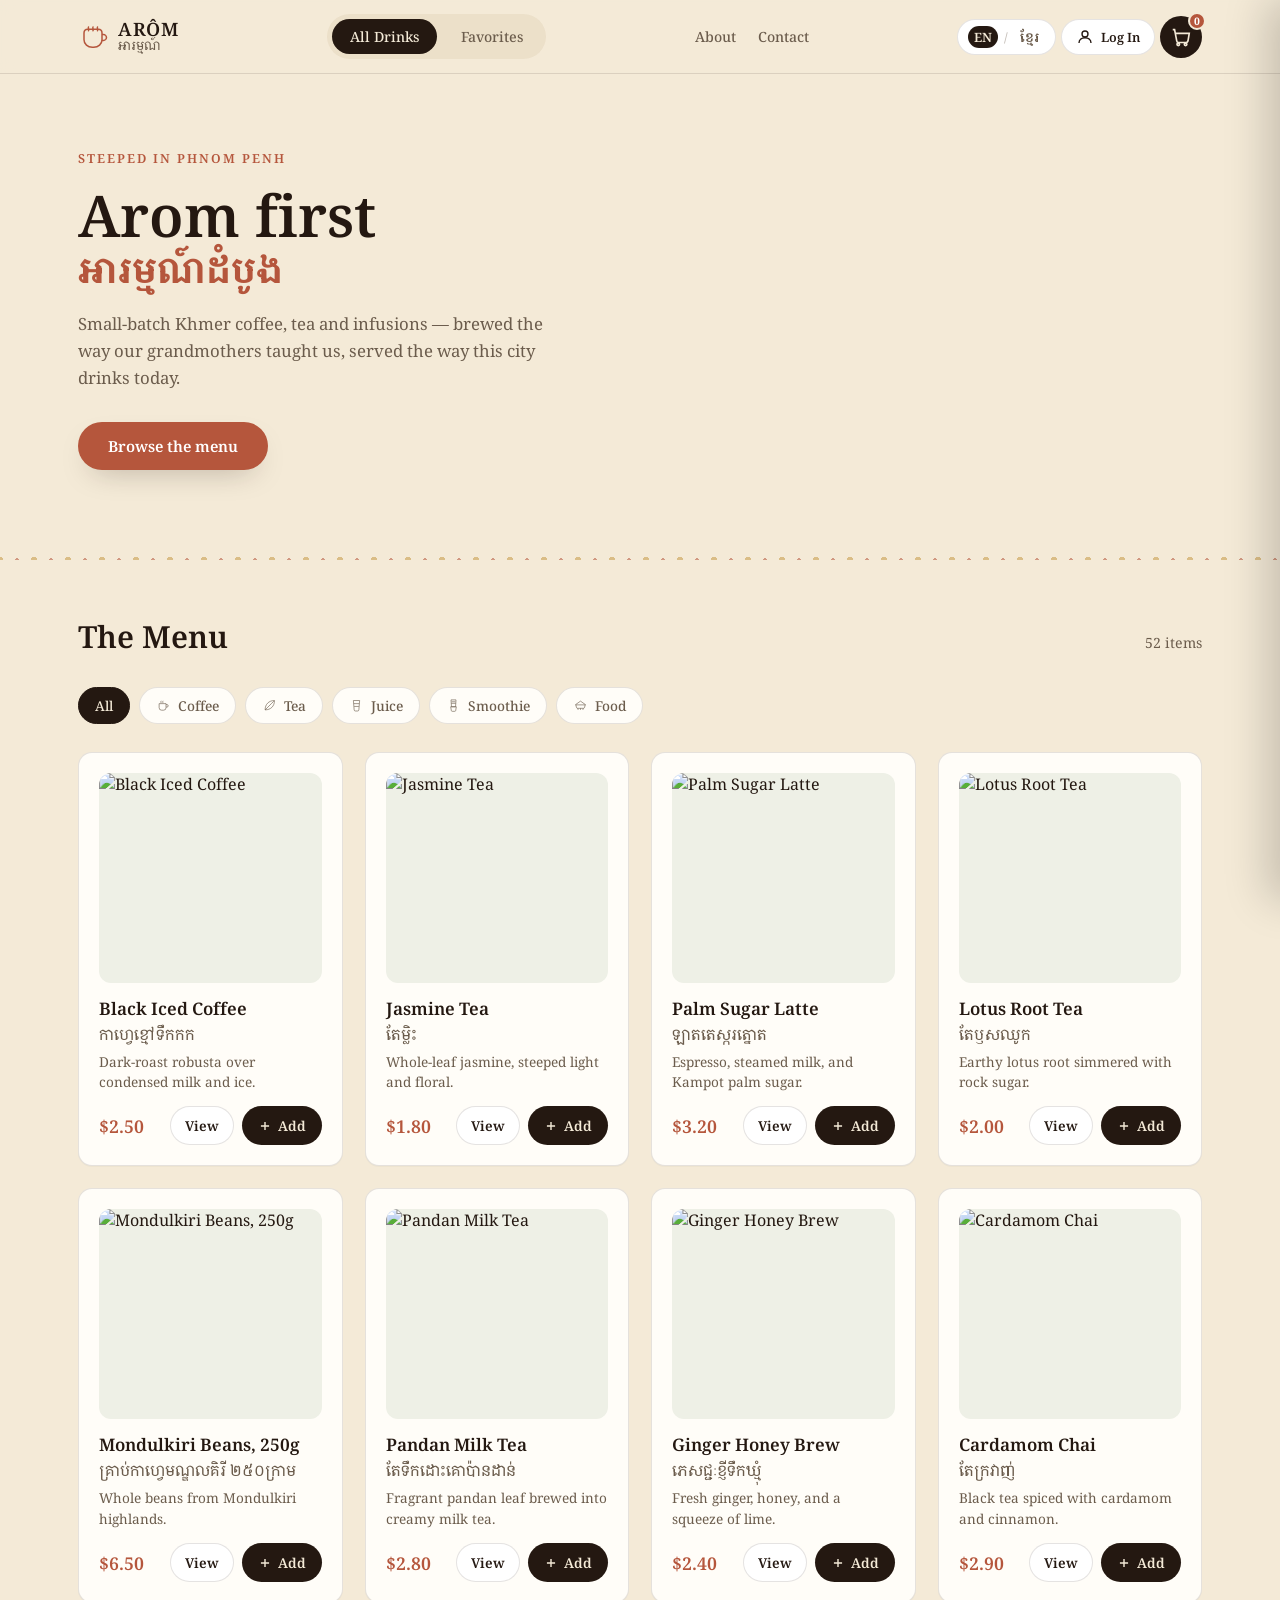
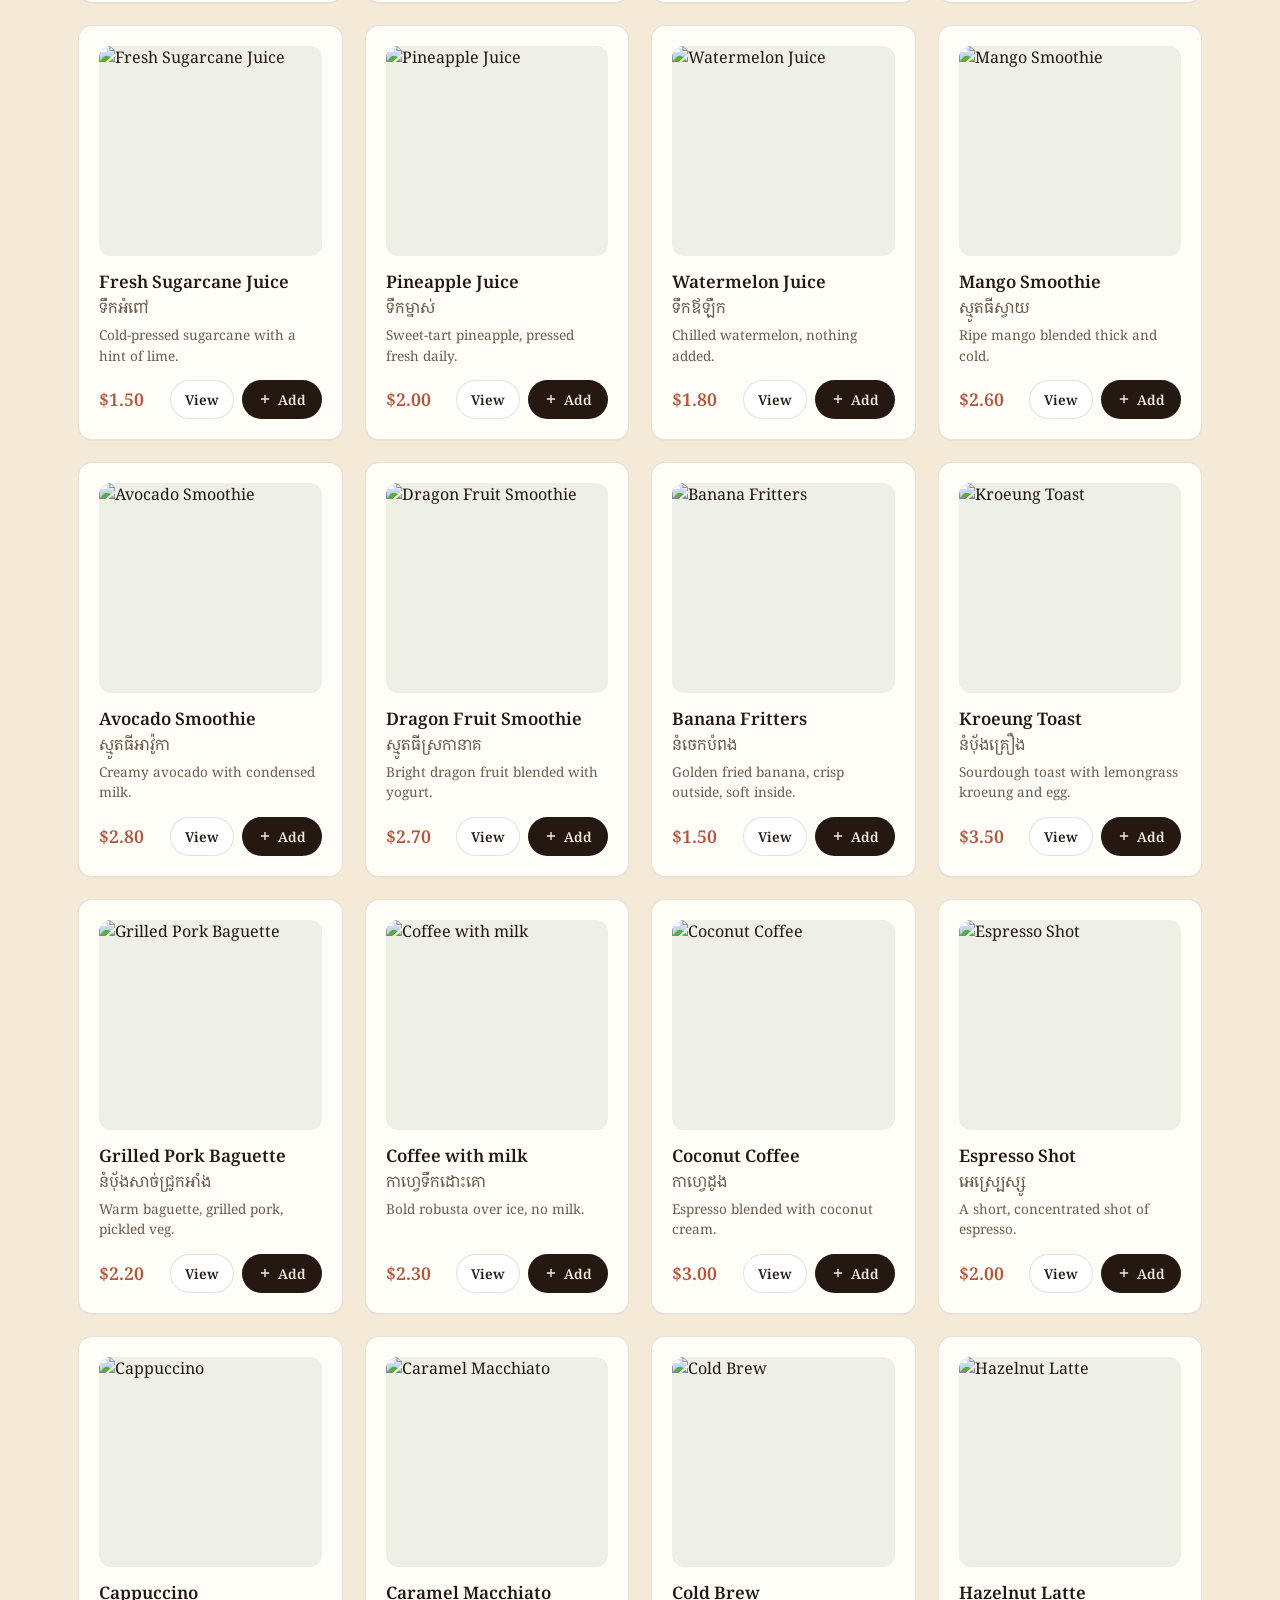
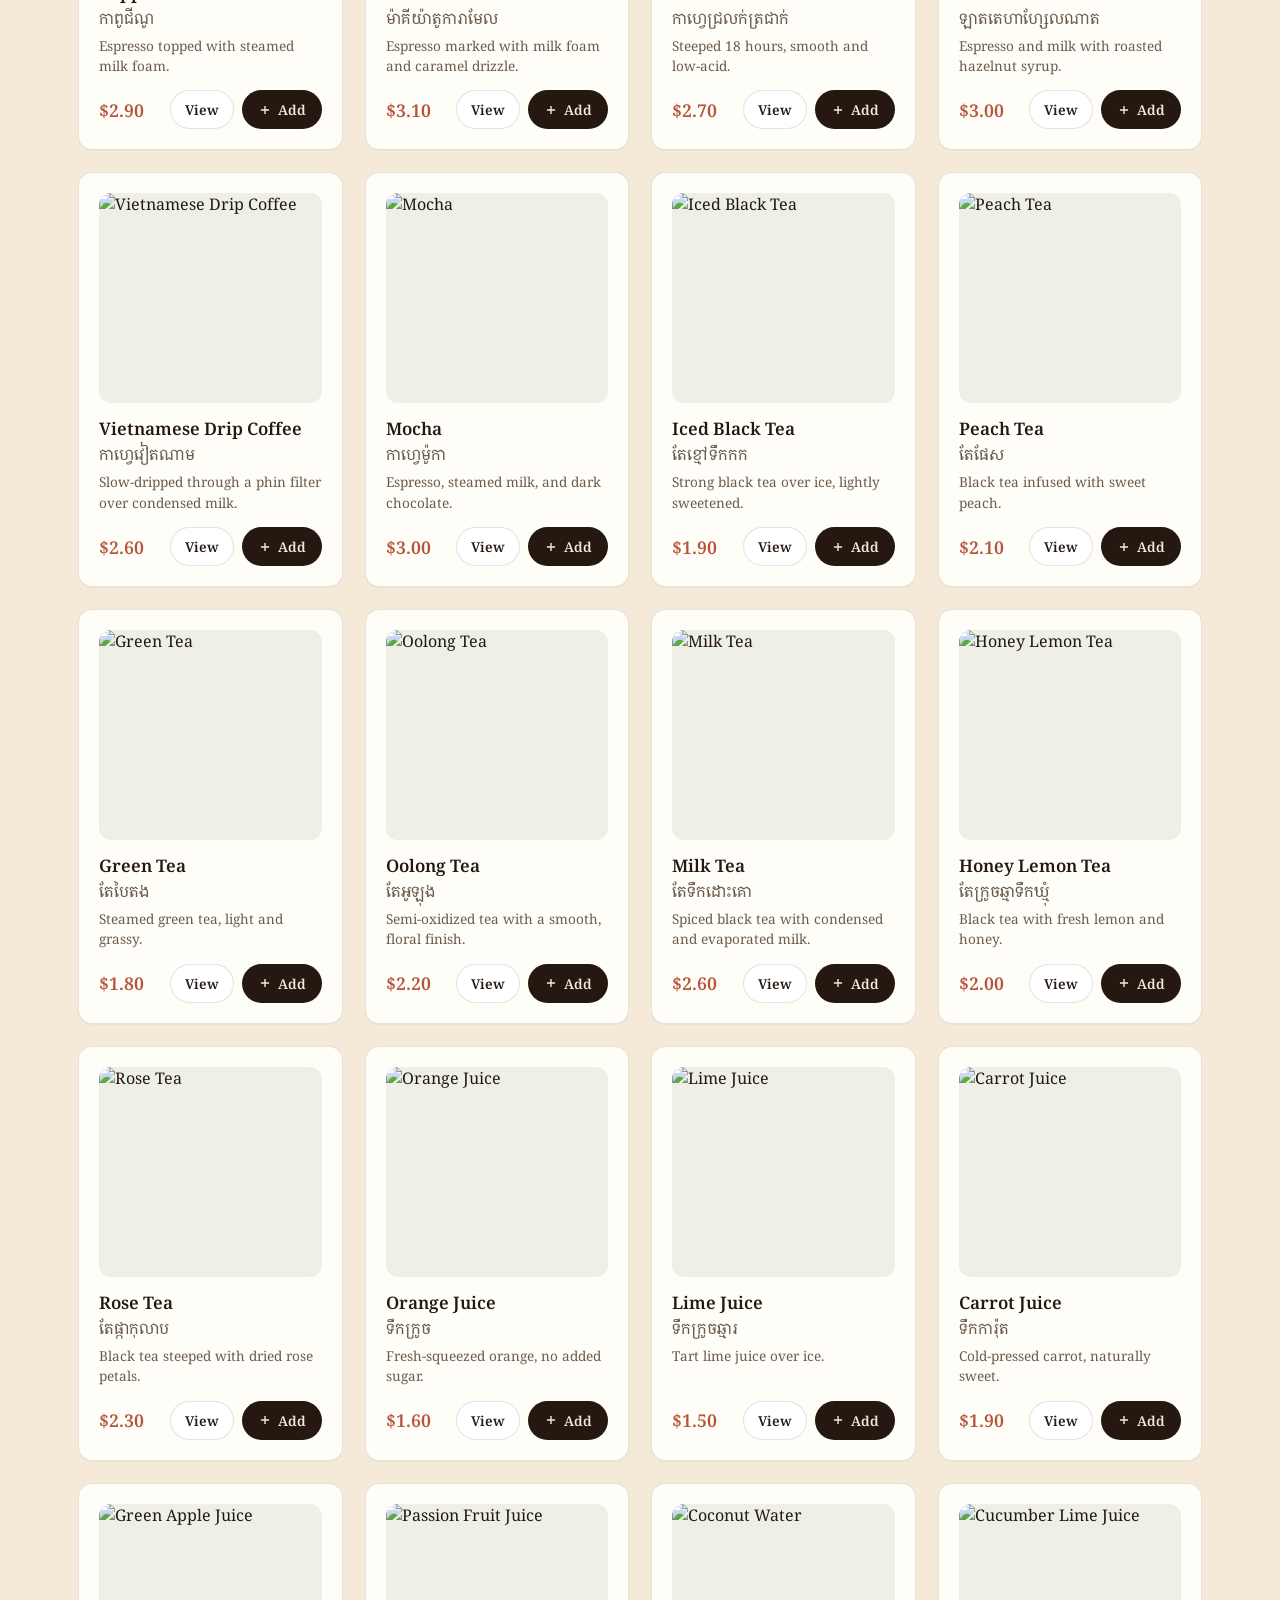
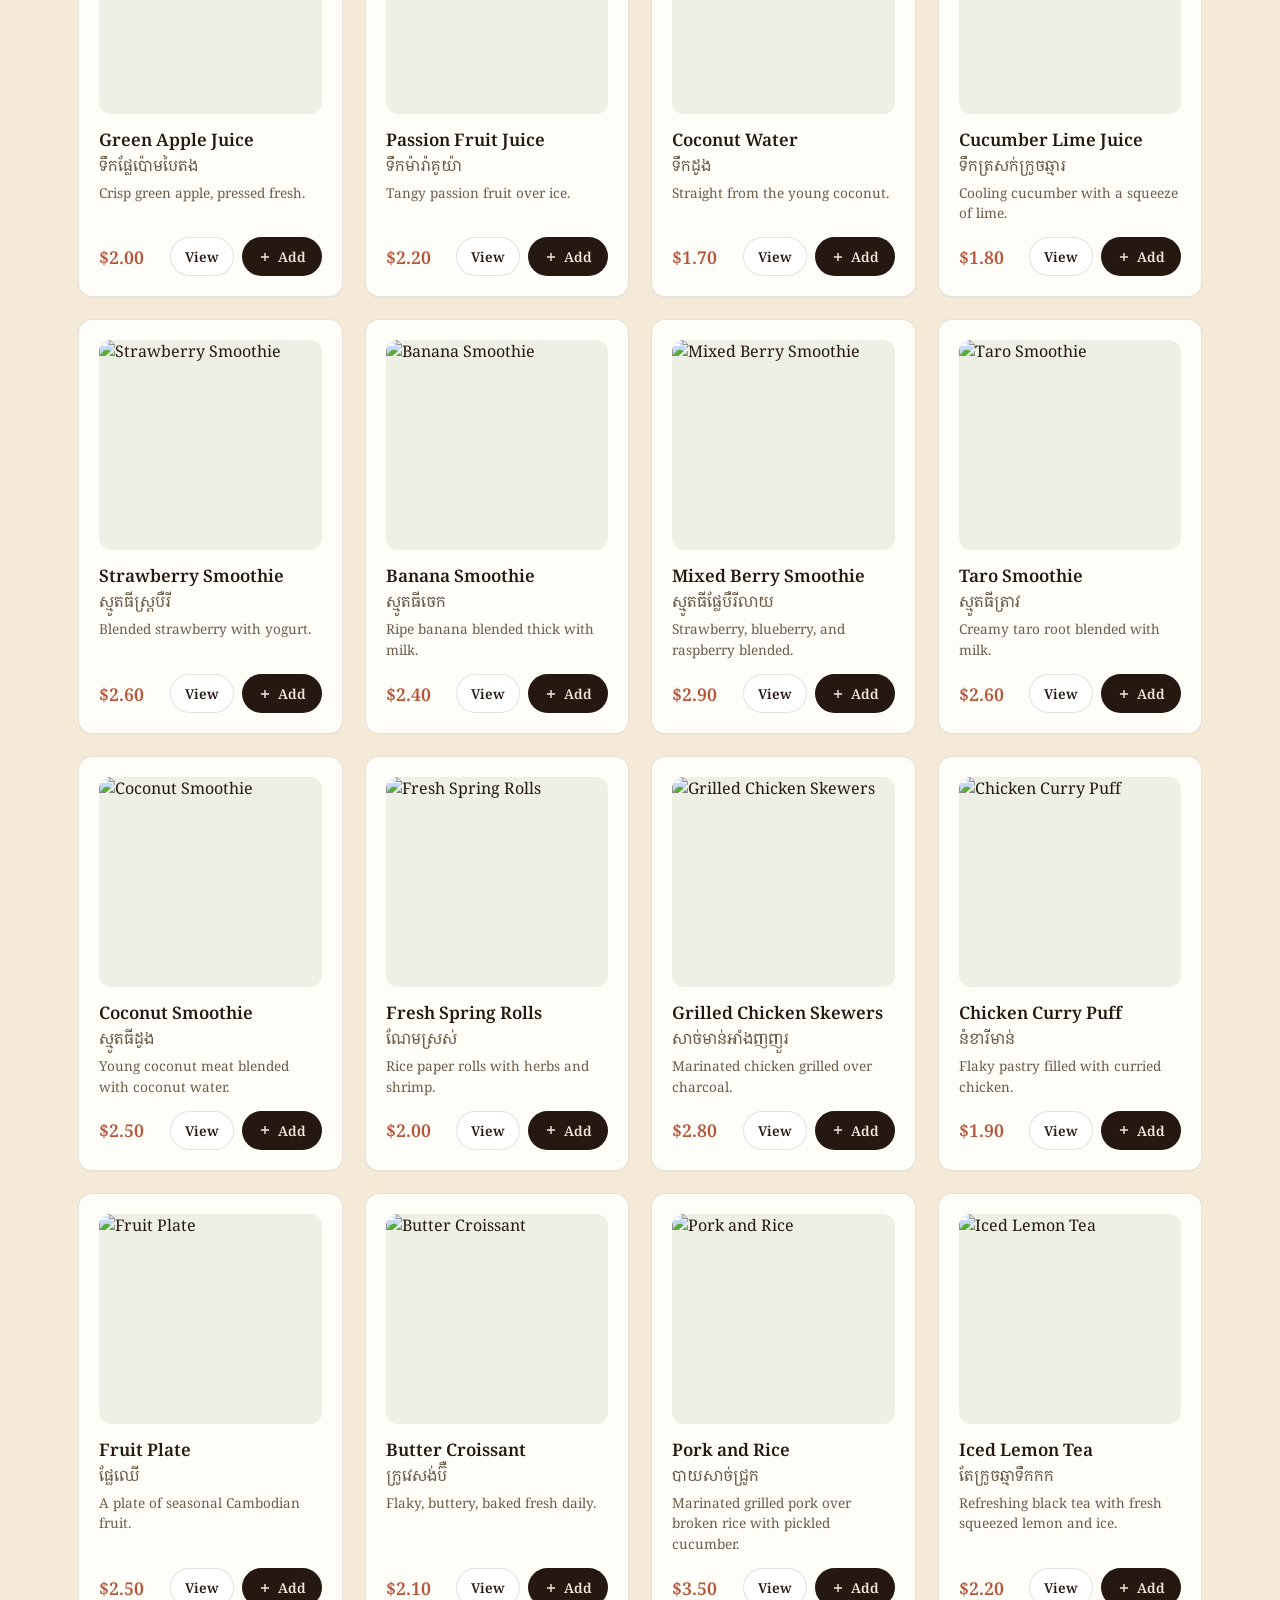
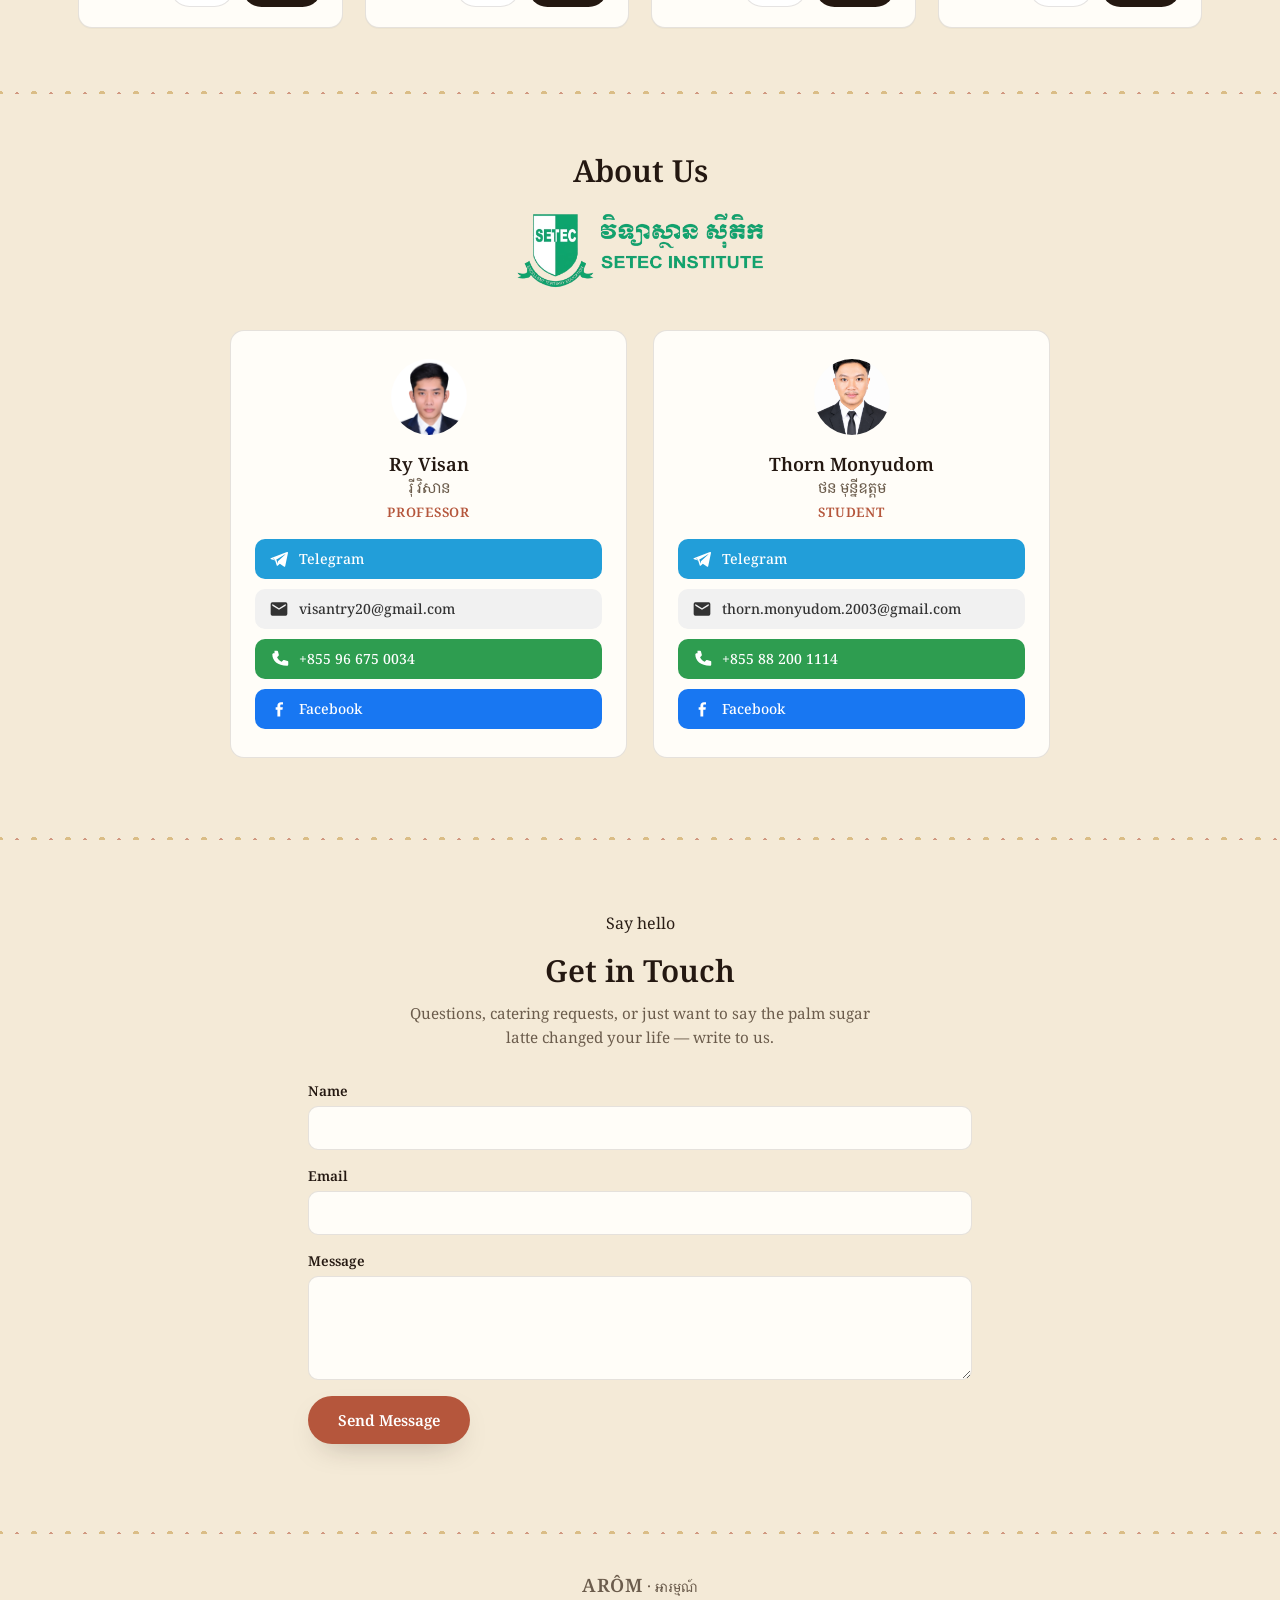
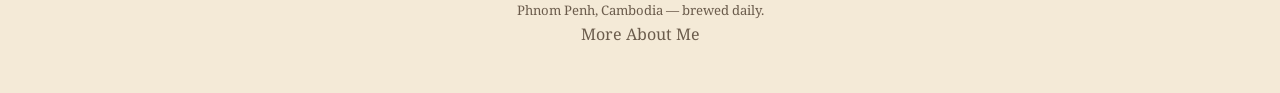
==== commit 762757b9: "add-web-icon" ====
--- a/index.html
+++ b/index.html
@@ -4,7 +4,9 @@
 <head>
   <meta charset="UTF-8">
   <meta name="viewport" content="width=device-width, initial-scale=1.0">
+  <link rel="shortcut icon" href="favicon.ico" type="image/x-icon">
   <title>ARÔM — អារម្មណ៍ | Khmer Coffee &amp; Tea House</title>
+  <link rel="icon" href="./logo/web-icon/cafe-svgrepo-com.svg">
   <link rel="preconnect" href="https://fonts.googleapis.com">
   <link
     href="https://fonts.googleapis.com/css2?family=Fraunces:ital,opsz,wght@0,9..144,400;0,9..144,600;1,9..144,500&family=Work+Sans:wght@400;500;600&family=Bokor&family=Noto+Serif+Khmer:wght@400;600;700&family=Battambang:wght@400;700&display=swap"
--- a/style.css
+++ b/style.css
@@ -13,9 +13,9 @@
   --ink-soft: #6b5c4c;
   --line: rgba(42, 30, 22, 0.12);
 
-  --font-display: "Fraunces", serif;
+  --font-display: "Noto Serif Khmer", "Bokor", serif;
   --font-body: "Work Sans", sans-serif;
-  --font-km: "Noto Serif Khmer","Bokor",  serif;
+  --font-km: "Noto Serif Khmer", "Bokor",  serif;
 
   --radius: 14px;
   --shadow: 0 12px 30px -14px rgba(36, 24, 17, 0.35);
@@ -33,7 +33,7 @@
   margin: 0;
   background: var(--cream);
   color: var(--ink);
-  font-family: var(--font-body);
+  font-family: var(--font-display);
   -webkit-font-smoothing: antialiased;
 }
 
@@ -80,6 +80,7 @@
   display: flex;
   align-items: center;
   justify-content: space-between;
+  flex-wrap: nowrap;
   padding: 14px 28px;
   gap: 20px;
 }
@@ -164,7 +165,9 @@
 .header-actions {
   display: flex;
   align-items: center;
-  gap: 14px;
+  gap: 5px;
+  flex-shrink: 0;
+  white-space: nowrap;
 }
 
 .secondary-nav {
@@ -196,7 +199,7 @@
   background: #fff;
   border-radius: 999px;
   padding: 8px 14px;
-  font-size: 0.85rem;
+  font-size: 0.80rem;
   font-weight: 600;
   color: var(--espresso);
   transition: border-color .18s;
@@ -1191,18 +1194,18 @@
 
 .auth-tabs {
   display: flex;
-  gap: 6px;
+  gap: 7px;
   background: var(--cream-2);
   padding: 5px;
   border-radius: 999px;
-  margin: 6px 0 22px;
+  margin: 4px 0 22px;
 }
 
 .auth-tab {
   flex: 1;
   border: none;
   background: transparent;
-  padding: 9px 0;
+  padding: 8px 0;
   border-radius: 999px;
   font-size: 0.85rem;
   font-weight: 600;
